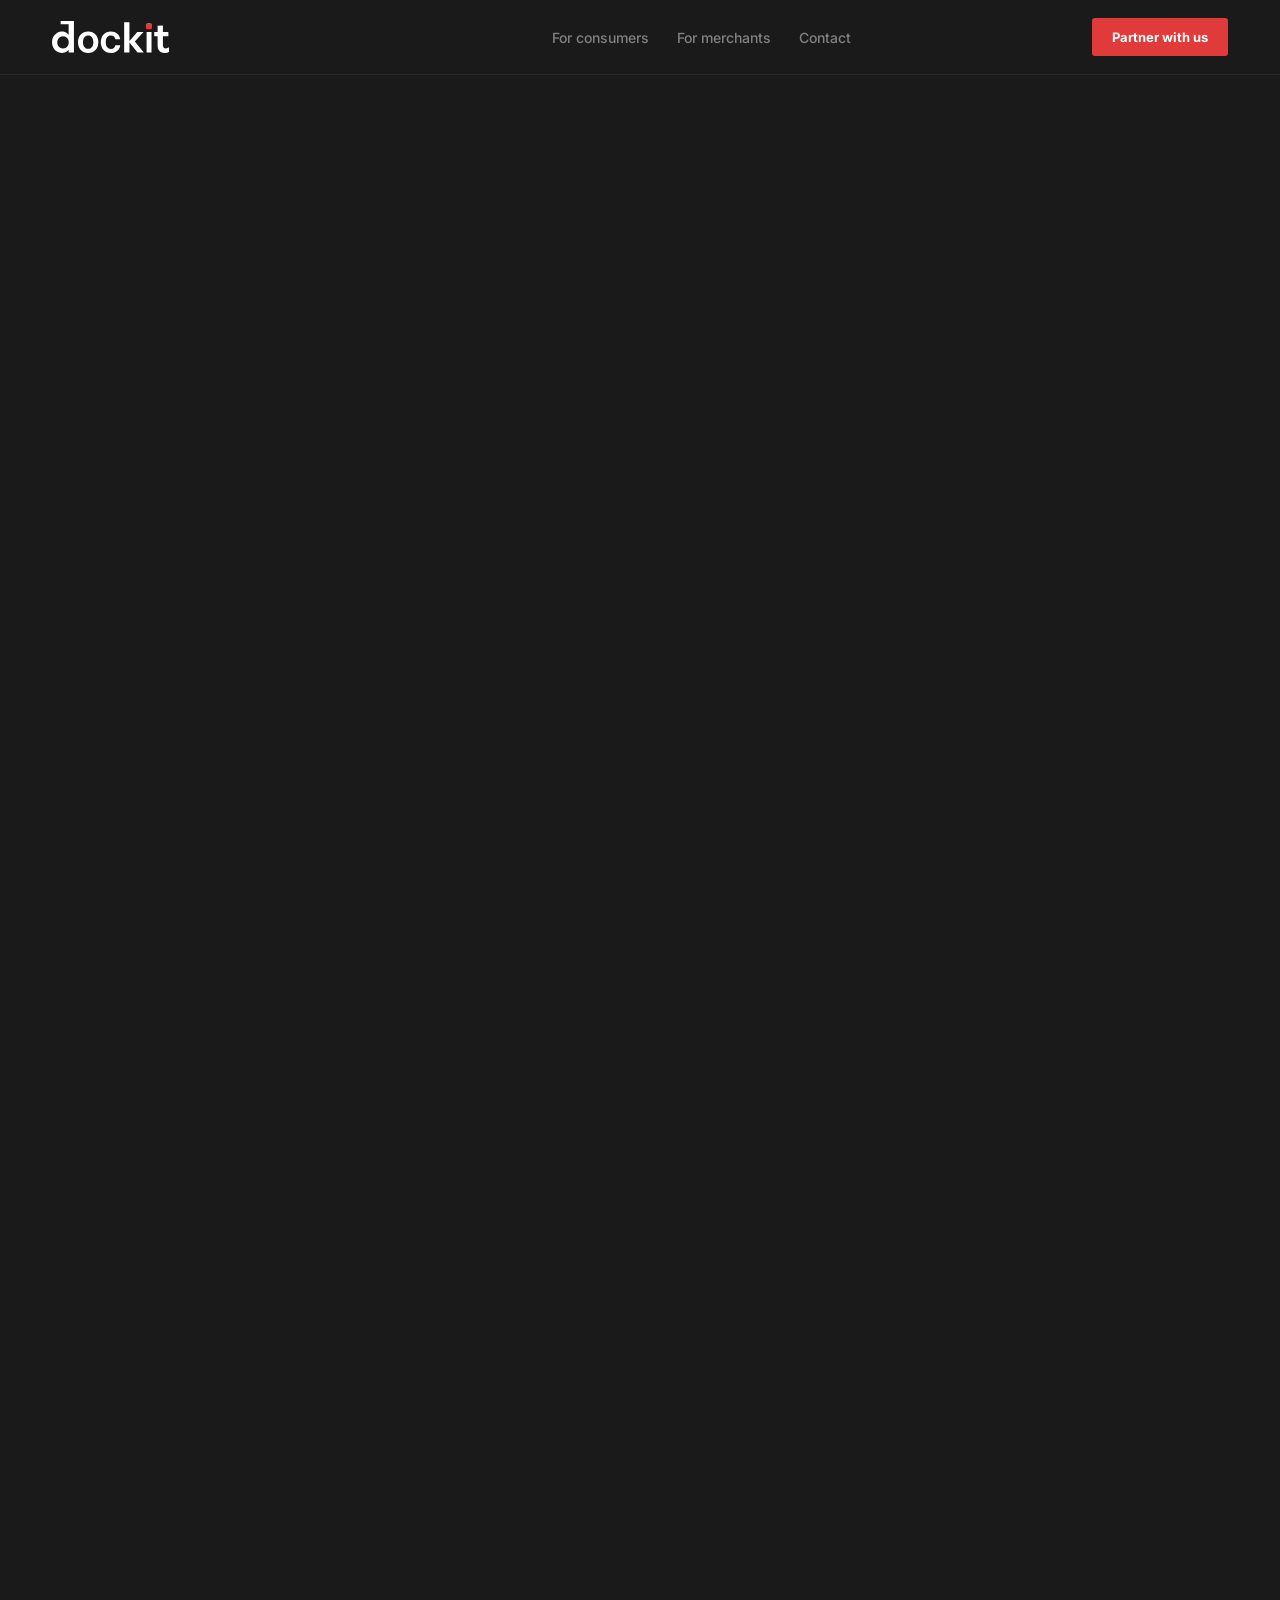
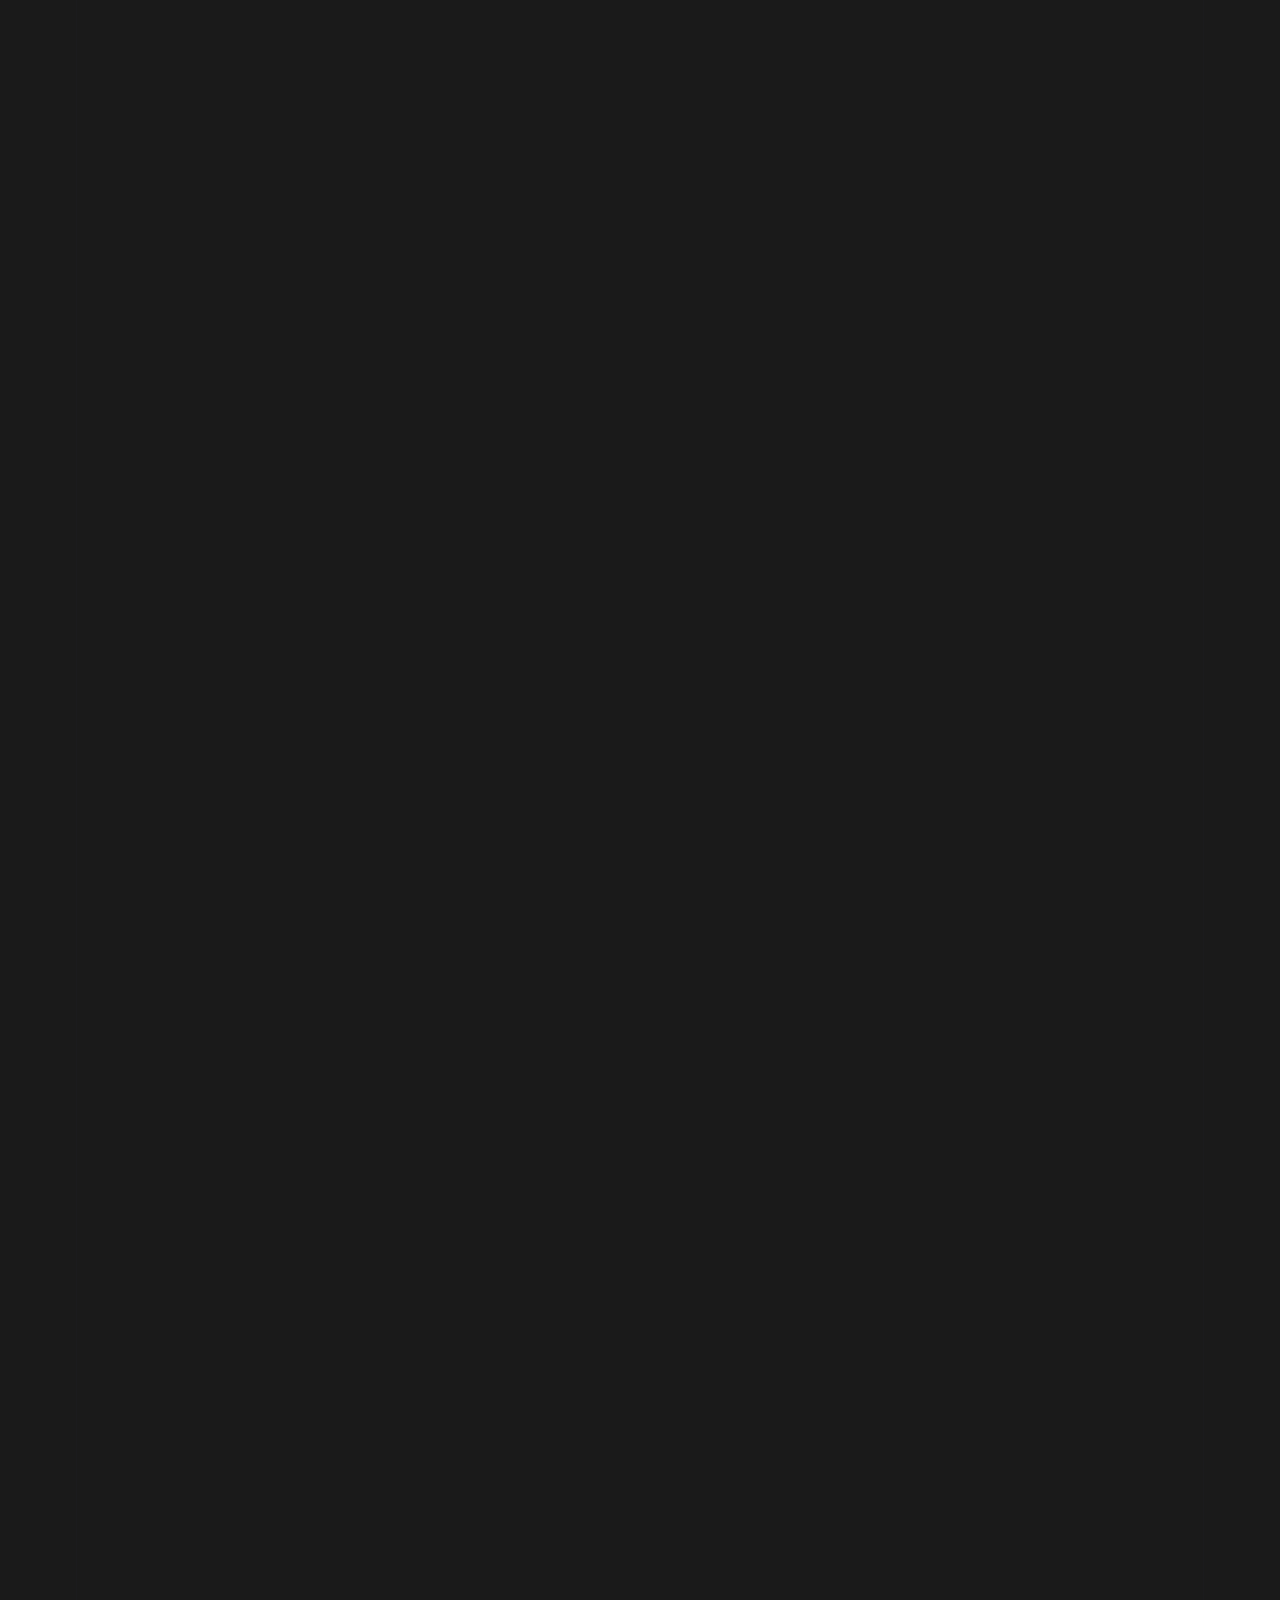
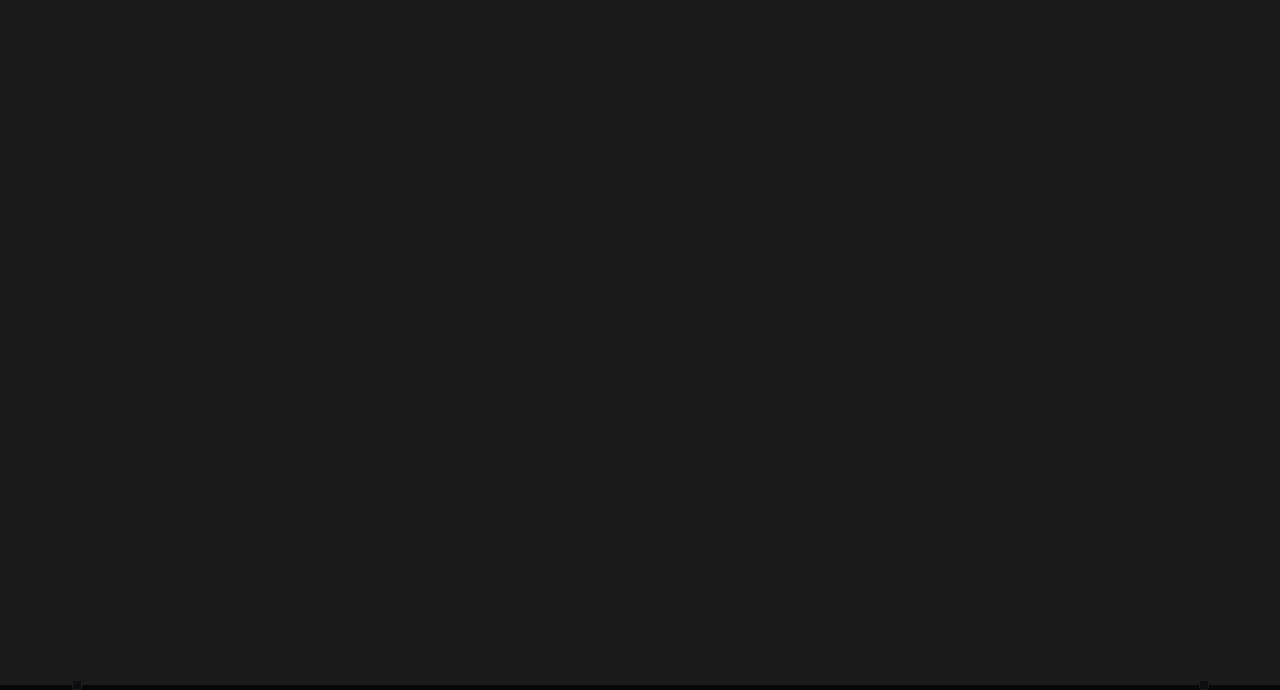
==== privacy-policy.html @ 0e3ed4ab "Copy the privacy policy page from Webflow Co-Authored-By: Claude Opus 5.5 <noreply@anthropic.com> Cl" ====
<!DOCTYPE html>
<html data-wf-domain="www.dockit.au" data-wf-page="6938f38994099ed590c81a01" data-wf-site="6937e33df93b7df2a250e55c"><head><meta charset="utf-8"><title>Privacy Policy</title><meta content="Learn how Dockit collects, uses, and protects your personal data. Our Privacy Policy explains your rights and how we handle your information securely." name="description"><meta content="Privacy Policy" property="og:title"><meta content="Learn how Dockit collects, uses, and protects your personal data. Our Privacy Policy explains your rights and how we handle your information securely." property="og:description"><meta content="Privacy Policy" name="twitter:title"><meta content="Learn how Dockit collects, uses, and protects your personal data. Our Privacy Policy explains your rights and how we handle your information securely." name="twitter:description"><meta property="og:type" content="website"><meta content="summary_large_image" name="twitter:card"><meta content="width=device-width, initial-scale=1" name="viewport"><link href="/css/dockit.css" rel="stylesheet" type="text/css"><link href="/css/privacy.css" rel="stylesheet" type="text/css"><link href="https://fonts.googleapis.com" rel="preconnect"><link href="https://fonts.gstatic.com" rel="preconnect" crossorigin="anonymous"><script type="text/javascript">!function(o,c){var n=c.documentElement,t=" w-mod-";n.className+=t+"js",("ontouchstart"in o||o.DocumentTouch&&c instanceof DocumentTouch)&&(n.className+=t+"touch")}(window,document);</script><link href="/images/69c530b589b2bf85fcf4a3d3_favicon.png" rel="shortcut icon" type="image/x-icon"><link href="/images/69c53082f360f0b320e8c9bd_webclip.png" rel="apple-touch-icon"><script type="application/ld+json">
{
  "@context": "https://schema.org",
  "@type": "WebPage",
  "@id": "/privacy-policy",
  "name": "Privacy Policy",
  "url": "/privacy-policy",
  "dateModified": "2025-12-09",
  "inLanguage": "en",
  "about": {
    "@type": "Organization",
    "name": "Dockit",
    "email": "support@dockit.au",
    "address": {
      "@type": "PostalAddress",
      "addressRegion": "Australian Capital Territory",
      "addressCountry": "AU"
    }
  },
  "mainEntity": {
    "@type": "Article",
    "@id": "/privacy-policy#article",
    "headline": "Privacy Policy",
    "dateModified": "2025-12-09",
    "inLanguage": "en",
    "author": {
      "@type": "Organization",
      "name": "Dockit"
    },
    "publisher": {
      "@type": "Organization",
      "name": "Dockit"
    },
    "description": "This Privacy Policy describes Our policies and procedures on the collection, use and disclosure of Your information when You use the Service and tells You about Your privacy rights and how the law protects You.",
    "articleBody": "This Privacy Policy describes Our policies and procedures on the collection, use and disclosure of Your information when You use the Service and tells You about Your privacy rights and how the law protects You. We use Your Personal data to provide and improve the Service. By using the Service, You agree to the collection and use of information in accordance with this Privacy Policy."
  }
}
</script><link href="https://fonts.googleapis.com/css?family=Inter:300,400,500,600,700&display=swap" rel="stylesheet">
</head><body class="body-2"><div class="nav"><a href="/" class="dockit-logo w-inline-block"><img src="/images/69c4dd1b83013e441f3a5274_Group.svg" loading="lazy" width="116.98320770263672" height="32" alt="" class="group"></a><div class="list-5"><div class="item"><a href="/" class="link-style w-inline-block"><div class="text">For consumers</div></a></div><div class="item"><a href="/" class="link-style w-inline-block"><div class="text">For merchants</div></a></div><div class="item"><a href="/" class="link-style w-inline-block"><div class="text">Contact</div></a></div></div><div class="container"><a href="mailto:maddison@dockit.au?subject=I%20would%20like%20to%20partner%20with%20dockit" class="link-style-3 w-inline-block"><div class="text-3">Partner with us</div></a></div></div><section class="section"><div class="container-lines-regular"><div class="lines-group"><div class="line-vertical-left"></div><div class="line-vertical-right"></div><div class="line-dot bottom-left"></div><div class="line-dot bottom-right"></div></div><div class="container-regular"><div data-w-id="316362e8-bc0e-0f56-d4e3-8443fb08e4ac" style="-webkit-transform:translate3d(0, 32px, 0) scale3d(1, 1, 1) rotateX(0) rotateY(0) rotateZ(0) skew(0, 0);-moz-transform:translate3d(0, 32px, 0) scale3d(1, 1, 1) rotateX(0) rotateY(0) rotateZ(0) skew(0, 0);-ms-transform:translate3d(0, 32px, 0) scale3d(1, 1, 1) rotateX(0) rotateY(0) rotateZ(0) skew(0, 0);transform:translate3d(0, 32px, 0) scale3d(1, 1, 1) rotateX(0) rotateY(0) rotateZ(0) skew(0, 0);opacity:0" class="hero-content"><div class="wrap-v-small align-v-l"><h1><span class="text-span-2">Privacy Policy</span></h1></div><div class="max-width-x-small"><p class="paragraph-regular-2">Last updated: December 09, 2025</p></div><div class="max-width-x-small"><p class="paragraph-regular-2">This Privacy Policy describes Our policies and procedures on the collection, use and disclosure of Your information when You use the Service and tells You about Your privacy rights and how the law protects You.We use Your Personal data to provide and improve the Service. By using the Service, You agree to the collection and use of information in accordance with this Privacy Policy.</p></div></div></div><div class="container-regular"><div data-w-id="316362e8-bc0e-0f56-d4e3-8443fb08e4b8" style="-webkit-transform:translate3d(0, 32px, 0) scale3d(1, 1, 1) rotateX(0) rotateY(0) rotateZ(0) skew(0, 0);-moz-transform:translate3d(0, 32px, 0) scale3d(1, 1, 1) rotateX(0) rotateY(0) rotateZ(0) skew(0, 0);-ms-transform:translate3d(0, 32px, 0) scale3d(1, 1, 1) rotateX(0) rotateY(0) rotateZ(0) skew(0, 0);transform:translate3d(0, 32px, 0) scale3d(1, 1, 1) rotateX(0) rotateY(0) rotateZ(0) skew(0, 0);opacity:0" class="hero-content"><div class="wrap-v-small align-v-l"><h1><span class="text-span-2">Interpretation and Definitions</span></h1></div></div><div data-w-id="316362e8-bc0e-0f56-d4e3-8443fb08e4bd" style="-webkit-transform:translate3d(0, 32px, 0) scale3d(1, 1, 1) rotateX(0) rotateY(0) rotateZ(0) skew(0, 0);-moz-transform:translate3d(0, 32px, 0) scale3d(1, 1, 1) rotateX(0) rotateY(0) rotateZ(0) skew(0, 0);-ms-transform:translate3d(0, 32px, 0) scale3d(1, 1, 1) rotateX(0) rotateY(0) rotateZ(0) skew(0, 0);transform:translate3d(0, 32px, 0) scale3d(1, 1, 1) rotateX(0) rotateY(0) rotateZ(0) skew(0, 0);opacity:0" class="hero-content"><div class="rich-text-block w-richtext"><h2 class="heading-4">Interpretation</h2><p class="paragraph-3">The words whose initial letters are capitalized have meanings defined under the following conditions. The following definitions shall have the same meaning regardless of whether they appear in singular or in plural.</p><h2 class="heading-3">Definitions</h2><p class="paragraph-3">For the purposes of this Privacy Policy:</p><ul role="list" class="list"><li>Account means a unique account created for You to access our Service or parts of our Service.</li><li>Affiliate means an entity that controls, is controlled by, or is under common control with a party, where "control" means ownership of 50% or more of the shares, equity interest or other securities entitled to vote for election of directors or other managing authority.</li><li>Application refers to Dockit, the software program provided by the Company.</li><li>Company (referred to as either "the Company", "We", "Us" or "Our" in this Agreement) refers to Dockit.</li><li>Country refers to: Australian Capital Territory, Australia</li><li>Device means any device that can access the Service such as a computer, a cell phone or a digital tablet.</li><li>Personal Data is any information that relates to an identified or identifiable individual.</li><li>Service refers to the Application.</li><li>Service Provider means any natural or legal person who processes the data on behalf of the Company. It refers to third-party companies or individuals employed by the Company to facilitate the Service, to provide the Service on behalf of the Company, to perform services related to the Service or to assist the Company in analyzing how the Service is used.</li><li>Usage Data refers to data collected automatically, either generated by the use of the Service or from the Service infrastructure itself (for example, the duration of a page visit).</li><li>You means the individual accessing or using the Service, or the company, or other legal entity on behalf of which such individual is accessing or using the Service, as applicable.</li></ul><h2>Collecting and Using Your Personal Data</h2><h3 class="heading-5">Types of Data Collected</h3><h4 class="heading-6">Personal Data</h4><p class="paragraph-3">While using Our Service, We may ask You to provide Us with certain personally identifiable information that can be used to contact or identify You. Personally identifiable information may include, but is not limited to:</p><ul role="list" class="list-2"><li>Email address</li><li>First Name and Last name</li><li>Phone number</li><li>Usage Data</li></ul><h3>Use of Your Personal Data</h3><p>The Company may use Personal Data for the following purposes:</p><ul role="list" class="list-4"><li><strong>To provide and maintain our Service</strong>, including to monitor the usage of our Service.</li><li><strong>To manage Your Account:</strong> to manage Your registration as a user of the Service. The Personal Data You provide can give You access to different functionalities of the Service that are available to You as a registered user.</li><li><strong>For the performance of a contract:</strong> the development, compliance and undertaking of the purchase contract for the products, items or services You have purchased or of any other contract with Us through the Service.</li><li><strong>To contact You:</strong> To contact You by email, telephone calls, SMS, or other equivalent forms of electronic communication, such as a mobile application's push notifications regarding updates or informative communications related to the functionalities, products or contracted services, including the security updates, when necessary or reasonable for their implementation.</li><li><strong>To provide You</strong> with news, special offers, and general information about other goods, services and events which We offer that are similar to those that you have already purchased or inquired about unless You have opted not to receive such information.</li><li><strong>To manage Your requests: </strong>To attend and manage Your requests to Us.</li><li><strong>For business transfers:</strong> We may use Your information to evaluate or conduct a merger, divestiture, restructuring, reorganization, dissolution, or other sale or transfer of some or all of Our assets, whether as a going concern or as part of bankruptcy, liquidation, or similar proceeding, in which Personal Data held by Us about our Service users is among the assets transferred.</li><li><strong>For other purposes</strong>: We may use Your information for other purposes, such as data analysis, identifying usage trends, determining the effectiveness of our promotional campaigns and to evaluate and improve our Service, products, services, marketing and your experience</li></ul><p>We may share Your personal information in the following situations:</p><ul role="list" class="list-3"><li><strong>With Service Providers:</strong> We may share Your personal information with Service Providers to monitor and analyze the use of our Service, to contact You.</li><li><strong>For business transfers:</strong> We may share or transfer Your personal information in connection with, or during negotiations of, any merger, sale of Company assets, financing, or acquisition of all or a portion of Our business to another company.<strong> </strong></li><li><strong>With Affiliates:</strong> We may share Your information with Our affiliates, in which case we will require those affiliates to honor this Privacy Policy. Affiliates include Our parent company and any other subsidiaries, joint venture partners or other companies that We control or that are under common control with Us.</li></ul><ul role="list" class="list-3"><li><strong>With business partners:</strong> We may share Your information with Our business partners to offer You certain products, services or promotions.</li><li><strong>With other users:</strong> when You share personal information or otherwise interact in the public areas with other users, such information may be viewed by all users and may be publicly distributed outside.</li><li><strong>With Your consent: </strong>We may disclose Your personal information for any other purpose with Your consent.</li></ul><h2>Retention of Your Personal Data</h2><p>The Company will retain Your Personal Data only for as long as is necessary for the purposes set out in this Privacy Policy. We will retain and use Your Personal Data to the extent necessary to comply with our legal obligations (for example, if we are required to retain your data to comply with applicable laws), resolve disputes, and enforce our legal agreements and policies.</p><p>The Company will also retain Usage Data for internal analysis purposes. Usage Data is generally retained for a shorter period of time, except when this data is used to strengthen the security or to improve the functionality of Our Service, or We are legally obligated to retain this data for longer periods.</p><h2>Transfer of Your Personal Data</h2><p>Your information, including Personal Data, is processed at the Company's operating offices and in any other places where the parties involved in the processing are located. It means that this information may be transferred to — and maintained on — computers located outside of Your state, province, country or other governmental jurisdiction where the data protection laws may differ from those from Your jurisdiction.</p><p>Your consent to this Privacy Policy followed by Your submission of such information represents Your agreement to that transfer.</p><p>The Company will take all steps reasonably necessary to ensure that Your data is treated securely and in accordance with this Privacy Policy and no transfer of Your Personal Data will take place to an organization or a country unless there are adequate controls in place including the security of Your data and other personal information.</p><h2>Delete Your Personal Data</h2><p>You have the right to delete or request that We assist in deleting the Personal Data that We have collected about You.</p><p>Our Service may give You the ability to delete certain information about You from within the Service.</p><p>You may update, amend, or delete Your information at any time by signing in to Your Account, if you have one, and visiting the account settings section that allows you to manage Your personal information. You may also contact Us to request access to, correct, or delete any personal information that You have provided to Us.</p><p>Please note, however, that We may need to retain certain information when we have a legal obligation or lawful basis to do so.</p><h2>Disclosure of Your Personal Data</h2><h3>Business Transactions</h3><p>If the Company is involved in a merger, acquisition or asset sale, Your Personal Data may be transferred. We will provide notice before Your Personal Data is transferred and becomes subject to a different Privacy Policy.</p><h3>Law enforcement</h3><p>Under certain circumstances, the Company may be required to disclose Your Personal Data if required to do so by law or in response to valid requests by public authorities (e.g. a court or a government agency).</p><h3>Other legal requirements</h3><p>‍The Company may disclose Your Personal Data in the good faith belief that such action is necessary to:</p><ul role="list"><li>Comply with a legal obligation</li><li>Protect and defend the rights or property of the Company</li><li>Prevent or investigate possible wrongdoing in connection with the Service</li><li>Protect the personal safety of Users of the Service or the public</li><li>Protect against legal liability</li></ul><h3>Security of Your Personal Data</h3><p>The security of Your Personal Data is important to Us, but remember that no method of transmission over the Internet, or method of electronic storage is 100% secure. While We strive to use commercially reasonable means to protect Your Personal Data, We cannot guarantee its absolute security.</p><h3>Children's Privacy</h3><p>‍Our Service does not address anyone under the age of 13. We do not knowingly collect personally identifiable information from anyone under the age of 13. If You are a parent or guardian and You are aware that Your child has provided Us with Personal Data, please contact Us. If We become aware that We have collected Personal Data from anyone under the age of 13 without verification of parental consent, We take steps to remove that information from Our servers.</p><p>If We need to rely on consent as a legal basis for processing Your information and Your country requires consent from a parent, We may require Your parent's consent before We collect and use that information.</p><h3>Links to Other Websites</h3><p>‍Our Service may contain links to other websites that are not operated by Us. If You click on a third party link, You will be directed to that third party's site. We strongly advise You to review the Privacy Policy of every site You visit.</p><p>We have no control over and assume no responsibility for the content, privacy policies or practices of any third party sites or services.</p><h3>Changes to this Privacy Policy</h3><p>‍We may update Our Privacy Policy from time to time. We will notify You of any changes by posting the new Privacy Policy on this page.</p><p>We will let You know via email and/or a prominent notice on Our Service, prior to the change becoming effective and update the "Last updated" date at the top of this Privacy Policy.</p><p>You are advised to review this Privacy Policy periodically for any changes. Changes to this Privacy Policy are effective when they are posted on this page.</p><h3>Contact Us</h3><p>‍If you have any questions about this Privacy Policy, You can contact us:</p><ul role="list"><li>By email: support@dockit.au</li></ul></div></div></div></div><div class="line-horizontal"></div></section><script>
document.querySelectorAll('.w-nav-button').forEach(function(b){b.addEventListener('click',function(){var n=b.closest('.w-nav'),m=n&&n.querySelector('.w-nav-menu');if(!m)return;var o=b.classList.toggle('w--open');m.style.display=o?'block':'';m.style.position=o?'absolute':'';m.style.top=o?'100%':'';m.style.left=o?'0':'';m.style.right=o?'0':'';});});
</script>
</body></html>
---- css/dockit.css ----
html { text-size-adjust: 100%; font-family: sans-serif; }
body { margin: 0px; }
article, aside, details, figcaption, figure, footer, header, hgroup, main, menu, nav, section, summary { display: block; }
a { background-color: rgba(0, 0, 0, 0); }
a:active, a:hover { outline: 0px; }
b, strong { font-weight: bold; }
img { border: 0px; }
@font-face { font-family: webflow-icons; src: url("[data-uri]") format("truetype"); font-weight: normal; font-style: normal; }
* { box-sizing: border-box; }
html { height: 100%; }
body { color: rgb(51, 51, 51); background-color: rgb(255, 255, 255); min-height: 100%; margin: 0px; font-family: Arial, sans-serif; font-size: 14px; line-height: 20px; }
img { vertical-align: middle; max-width: 100%; display: inline-block; }
.w-inline-block { max-width: 100%; display: inline-block; }
.w-button { color: rgb(255, 255, 255); line-height: inherit; cursor: pointer; background-color: rgb(56, 152, 236); border: 0px; border-radius: 0px; padding: 9px 15px; text-decoration: none; display: inline-block; }
.w-embed::before, .w-embed::after { content: " "; grid-area: 1 / 1 / 2 / 2; display: table; }
.w-embed::after { clear: both; }
.w-nav { z-index: 1000; background: rgb(221, 221, 221); position: relative; }
.w-nav::before, .w-nav::after { content: " "; grid-area: 1 / 1 / 2 / 2; display: table; }
.w-nav::after { clear: both; }
.w-nav-overlay { width: 100%; display: none; position: absolute; top: 100%; left: 0px; right: 0px; overflow: hidden; }
@keyframes spin { 
  0% { transform: rotate(0deg); }
  100% { transform: rotate(360deg); }
}
.body { text-align: center; background-color: rgb(14, 14, 14); background-image: url("/images/6937e76a9df4b70ccffdc2a9_Stars.png"); background-position: 0px 0px; background-size: 1440px auto; font-family: Inter, sans-serif; }
.line-horizontal { z-index: 0; pointer-events: none; background-color: rgb(27, 27, 29); width: 100vw; height: 1px; position: absolute; inset: auto 0% 0%; }
.navbar { z-index: 97; text-align: left; background-color: rgb(26, 26, 26); justify-content: space-between; align-items: center; width: 100vw; margin-left: auto; margin-right: auto; padding-left: 0%; padding-right: 0%; display: flex; }
.nav { backdrop-filter: blur(8.99995px); background-color: rgb(26, 26, 26); border-width: 0px 0px 1px; border-style: solid; border-color: rgba(255, 255, 255, 0.07); border-image: none; justify-content: space-between; align-items: center; width: 100%; padding: 18px 52px; text-decoration: none; display: flex; }
.dockit-logo { row-gap: 8px; flex-direction: column; justify-content: flex-start; align-items: flex-start; width: 100%; max-width: 259px; text-decoration: none; display: flex; }
.group { object-fit: cover; justify-content: center; align-items: center; width: 116.983px; height: 32px; text-decoration: none; display: flex; }
.list-5 { column-gap: 28px; flex: 0 1 auto; justify-content: flex-start; align-items: center; text-decoration: none; display: flex; }
.item { flex-direction: column; justify-content: flex-start; align-items: flex-start; padding-top: 2px; padding-bottom: 0.5px; text-decoration: none; display: flex; }
.link-style { flex: 0 1 auto; justify-content: flex-start; align-items: flex-start; text-decoration: none; display: flex; }
.text { color: rgba(255, 255, 255, 0.45); margin-top: 0px; margin-bottom: 0px; font-family: Inter, sans-serif; font-size: 14px; font-weight: 500; line-height: 100%; text-decoration: none; }
.container { column-gap: 10px; flex: 0 1 auto; justify-content: flex-start; align-items: center; text-decoration: none; display: flex; }
.your-receipts-always-with-you { text-align: left; max-width: 440px; margin-top: 10px; }
.frame-style { object-fit: cover; overflow: hidden; }
.svg-2 { object-fit: cover; overflow: hidden; }
.give-your-customers-receipts-theyll-actually-keep { text-align: left; max-width: 479px; }
.section-style-3 { background-color: rgb(245, 244, 241); flex-direction: column; justify-content: flex-start; align-items: center; width: 100vw; padding: 96px 60px; text-decoration: none; display: flex; }
.backgroundshadow { background-color: rgb(26, 26, 26); border-radius: 28px; justify-content: center; align-items: flex-start; width: 100%; max-width: 1440px; text-decoration: none; display: flex; position: relative; overflow: hidden; box-shadow: rgba(0, 0, 0, 0.15) 0px 24px 72px; }
.background-25 { object-fit: cover; justify-content: center; align-items: center; width: 140px; height: 140px; text-decoration: none; display: flex; position: absolute; top: -80px; left: 1214px; }
.left-info { row-gap: 14px; border-width: 0px 1px 0px 0px; border-style: solid; border-color: rgba(255, 255, 255, 0.06); border-image: none; flex-direction: column; justify-content: flex-start; align-items: flex-start; width: 100%; height: 100%; padding: 64px 56px; text-decoration: none; display: flex; }
.container-35 { flex-direction: column; justify-content: flex-start; align-items: flex-start; width: 100%; text-decoration: none; display: flex; }
.text-32 { color: rgb(224, 58, 58); text-align: left; letter-spacing: 1.4px; text-transform: uppercase; width: 100%; margin-top: 0px; margin-bottom: 0px; font-size: 10px; font-weight: 500; line-height: 100%; text-decoration: none; }
.lets-talk-wed-love-to-hear-from-you { color: rgb(255, 255, 255); text-align: left; letter-spacing: -1.5px; width: 100%; margin-top: 0px; margin-bottom: 0px; font-family: Inter, sans-serif; font-size: 40px; font-weight: 800; line-height: 110%; text-decoration: none; }
.text-33 { color: rgba(255, 255, 255, 0.38); text-align: left; width: 100%; margin-top: 0px; margin-bottom: 0px; font-family: Inter, sans-serif; font-size: 15px; font-weight: 400; line-height: 25.5px; text-decoration: none; }
.container-36 { row-gap: 14px; flex-direction: column; justify-content: flex-start; align-items: flex-start; width: 100%; padding-top: 22px; padding-bottom: 26px; text-decoration: none; display: flex; }
.container-37 { column-gap: 12px; justify-content: flex-start; align-items: center; width: 100%; text-decoration: none; display: flex; }
.overlay-10 { background-color: rgba(255, 255, 255, 0.06); border-radius: 10px; justify-content: center; align-items: center; width: 36px; height: 36px; text-decoration: none; display: flex; }
.container-38 { gap: 6px; flex-direction: column; justify-content: flex-start; align-items: flex-start; text-decoration: none; display: flex; }
.text-34 { color: rgba(255, 255, 255, 0.25); letter-spacing: 0.6px; text-transform: uppercase; margin-top: 0px; margin-bottom: 0px; font-size: 10px; font-weight: 500; line-height: 100%; text-decoration: none; }
.text-35 { color: rgba(255, 255, 255, 0.7); letter-spacing: -0.1px; margin-top: 0px; margin-bottom: 0px; font-size: 14px; font-weight: 600; line-height: 100%; text-decoration: none; }
.overlayborder-2 { column-gap: 14px; background-color: rgba(255, 255, 255, 0.04); border: 1px solid rgba(255, 255, 255, 0.07); border-radius: 14px; flex-flow: column; flex: 0 1 auto; justify-content: flex-start; align-items: flex-start; width: 100%; padding: 18px 20px; text-decoration: none; display: flex; }
.overlay-11 { background-color: rgba(22, 59, 153, 0.2); border-radius: 10px; justify-content: center; align-items: center; width: 36px; height: 36px; text-decoration: none; display: flex; }
.text-36 { color: rgb(255, 255, 255); margin-top: 0px; margin-bottom: 0px; font-size: 13px; font-weight: 700; line-height: 100%; text-decoration: none; }
.no-support-tickets-no-chatbots-dockit-is-founder-led-and-every-enquiry-goes-straight-to-the-person-b { color: rgba(255, 255, 255, 0.3); text-align: left; margin-top: 0px; margin-bottom: 0px; font-size: 12px; font-weight: 400; line-height: 18.6px; text-decoration: none; }
.section-style-4 { background-color: rgb(26, 26, 26); flex-direction: column; justify-content: flex-start; align-items: center; width: 100vw; padding: 96px 0px; text-decoration: none; display: flex; position: relative; overflow: hidden; }
.container-40 { column-gap: 80px; justify-content: center; align-items: center; width: 100%; margin-left: auto; margin-right: auto; padding-left: 60px; padding-right: 60px; text-decoration: none; display: flex; }
.copy-left-2 { row-gap: 14px; flex-direction: column; justify-content: flex-start; align-items: flex-start; width: 100%; max-width: 1440px; padding-top: 8px; padding-bottom: 0px; text-decoration: none; display: flex; }
.container-41 { column-gap: 8px; flex: 0 1 auto; justify-content: flex-start; align-items: center; text-decoration: none; display: flex; }
.horizontal-divider-2 { object-fit: cover; justify-content: center; align-items: center; width: 18px; height: 2px; text-decoration: none; display: flex; }
.margin-7 { flex-direction: column; justify-content: flex-start; align-items: flex-start; width: 26px; height: 2px; padding-right: 8px; text-decoration: none; display: flex; }
.text-37 { color: rgb(107, 142, 255); letter-spacing: 1.4px; text-transform: uppercase; margin-top: 0px; margin-bottom: 0px; font-size: 10px; font-weight: 500; line-height: 100%; text-decoration: none; }
.heading-8 { flex-direction: column; justify-content: flex-start; align-items: flex-start; width: 100%; text-decoration: none; display: flex; }
.paper-receipts-get-lost-email-receipts-get-buried-dockit-delivers-a-permanent-digital-receipt-direct-2 { color: rgba(255, 255, 255, 0.4); text-align: left; margin-top: 0px; margin-bottom: 0px; font-family: Inter, sans-serif; font-size: 16px; font-weight: 400; line-height: 27.2px; text-decoration: none; }
.container-42 { gap: 16px 12px; grid-template-rows: auto auto; grid-template-columns: 1fr 1fr; grid-auto-columns: 1fr; place-content: stretch flex-start; place-items: start stretch; width: 100%; padding-top: 22px; padding-bottom: 22px; text-decoration: none; display: grid; }
.overlayborder-3 { gap: 4px 14px; background-color: rgba(255, 255, 255, 0.03); border: 1px solid rgba(255, 255, 255, 0.07); border-radius: 14px; flex-flow: column; justify-content: flex-start; align-items: flex-start; width: 100%; padding: 16px 18px; text-decoration: none; display: flex; }
.overlay-12 { background-color: rgba(22, 59, 153, 0.2); border-radius: 10px; justify-content: center; align-items: center; width: 38px; min-width: 38px; height: 38px; min-height: 38px; text-decoration: none; display: flex; }
.container-43 { row-gap: 3px; flex-direction: column; justify-content: flex-start; align-items: flex-start; min-width: 398px; text-decoration: none; display: flex; }
.text-38 { color: rgb(255, 255, 255); letter-spacing: -0.2px; margin-top: 0px; margin-bottom: 0px; font-family: Inter, sans-serif; font-size: 14px; font-weight: 700; line-height: 100%; text-decoration: none; }
.native-integration-with-lightspeed-series-and-square-no-new-devices-no-changes-to-how-your-staff-wor-2 { color: rgba(255, 255, 255, 0.35); text-align: left; margin-top: 0px; margin-bottom: 0px; font-family: Inter, sans-serif; font-size: 13px; font-weight: 400; line-height: 20.15px; text-decoration: none; }
.overlay-13 { background-color: rgba(26, 122, 74, 0.15); border-radius: 10px; justify-content: center; align-items: center; width: 38px; min-width: 38px; height: 38px; min-height: 38px; text-decoration: none; display: flex; }
.overlay-14 { background-color: rgba(224, 58, 58, 0.15); border-radius: 10px; justify-content: center; align-items: center; width: 38px; min-width: 38px; height: 38px; min-height: 38px; text-decoration: none; display: flex; }
.overlay-15 { background-color: rgba(251, 191, 36, 0.12); border-radius: 10px; justify-content: center; align-items: center; width: 38px; height: 38px; text-decoration: none; display: flex; }
.container-45 { row-gap: 3px; flex-direction: column; justify-content: flex-start; align-items: flex-start; width: 100%; min-width: 398px; text-decoration: none; display: flex; }
.text-39 { color: rgba(255, 255, 255, 0.35); text-align: left; width: 100%; margin-top: 0px; margin-bottom: 0px; font-family: Inter, sans-serif; font-size: 13px; font-weight: 400; line-height: 20.15px; text-decoration: none; }
.text-41 { color: rgba(255, 255, 255, 0.63); text-align: left; width: 100%; margin-top: 0px; margin-bottom: 0px; font-size: 12px; font-weight: 400; line-height: 100%; text-decoration: none; }
.background-26 { object-fit: cover; justify-content: center; align-items: center; width: 100%; max-width: 260px; height: 260px; text-decoration: none; display: flex; position: absolute; top: -93.81px; left: 1286.53px; }
.give-your-customers-receipts-theyll-actually-keep-2 { color: rgb(255, 255, 255); letter-spacing: -2px; width: 100%; margin-top: 0px; margin-bottom: 0px; font-family: Inter, sans-serif; font-size: 50px; font-weight: 800; line-height: 120%; text-decoration: none; }
.give-your-customers-receipts-theyll-actually-keep-3 { color: rgb(107, 142, 255); letter-spacing: -2px; width: 100%; margin-top: 0px; margin-bottom: 0px; font-family: Inter, sans-serif; font-size: 50px; font-weight: 800; line-height: 120%; text-decoration: none; }
.section-style-5 { row-gap: 60px; background-color: rgb(245, 244, 241); flex-direction: column; justify-content: center; align-items: center; width: 100%; text-decoration: none; display: flex; }
.background-28 { background-color: rgb(245, 244, 241); flex-direction: column; justify-content: flex-start; align-items: flex-start; width: 100%; max-width: 1440px; height: 100%; padding-top: 88px; padding-left: 60px; padding-right: 60px; text-decoration: none; display: flex; }
.container-46 { row-gap: 14px; flex-direction: column; justify-content: flex-start; align-items: flex-start; width: 100%; height: 100%; padding: 8px 52px 0px; text-decoration: none; display: flex; }
.container-47 { column-gap: 8px; flex: 0 1 auto; justify-content: flex-start; align-items: center; text-decoration: none; display: flex; }
.horizontal-divider-3 { object-fit: cover; justify-content: center; align-items: center; width: 18px; height: 2px; text-decoration: none; display: flex; }
.text-42 { color: rgb(224, 58, 58); letter-spacing: 1.4px; text-transform: uppercase; margin-top: 0px; margin-bottom: 0px; font-family: Inter, sans-serif; font-size: 10px; font-weight: 500; line-height: 100%; text-decoration: none; }
.built-for-real-life-not-for-receipts-2 { gap: 8px; flex-flow: column; display: flex; }
.background-29 { gap: 16px 2px; background-color: rgb(245, 244, 240); border-radius: 20px; grid-template-rows: auto; grid-template-columns: 1fr 1fr 1fr; grid-auto-columns: 1fr; justify-content: center; align-items: flex-start; width: 100%; text-decoration: none; display: grid; overflow: hidden; }
.background-30 { gap: 8px 20px; background-color: rgb(245, 244, 241); flex-direction: column; justify-content: flex-start; align-items: flex-start; width: 100%; height: 100%; padding: 36px 0px; text-decoration: none; display: flex; }
.frame-27 { row-gap: 19px; flex-direction: column; justify-content: flex-start; align-items: flex-start; width: 100%; text-decoration: none; display: flex; }
.text-43 { color: rgb(189, 189, 189); letter-spacing: 1px; margin-top: 0px; margin-bottom: 0px; font-family: Inter, sans-serif; font-size: 10px; font-weight: 400; line-height: 100%; text-decoration: none; }
.frame-28 { row-gap: 18px; flex-direction: column; justify-content: flex-start; align-items: flex-start; width: 100%; text-decoration: none; display: flex; }
.background-31 { background-color: rgb(237, 250, 243); border-radius: 4px; justify-content: center; align-items: center; width: 48px; height: 48px; text-decoration: none; display: flex; }
.frame-29 { row-gap: 8px; flex-direction: column; justify-content: flex-start; align-items: flex-start; width: 100%; text-decoration: none; display: flex; }
.text-44 { color: rgb(26, 26, 26); text-align: left; letter-spacing: -0.4px; margin-top: 0px; margin-bottom: 0px; font-family: Inter, sans-serif; font-size: 20px; font-weight: 700; line-height: 100%; text-decoration: none; }
.no-apps-to-open-at-the-register-pay-as-you-always-do-dockit-works-the-moment-the-transaction-complet-2 { color: rgb(124, 124, 124); text-align: left; width: 100%; margin-top: 0px; margin-bottom: 0px; font-family: Inter, sans-serif; font-size: 14px; font-weight: 400; line-height: 160%; text-decoration: none; }
.background-32 { background-color: rgb(238, 242, 255); border-radius: 4px; justify-content: center; align-items: center; width: 48px; height: 48px; text-decoration: none; display: flex; }
.background-33 { background-color: rgb(253, 240, 240); border-radius: 4px; justify-content: center; align-items: center; width: 48px; height: 48px; text-decoration: none; display: flex; }
.marquee { background-color: rgb(26, 26, 26); border-style: solid; border-color: rgba(255, 255, 255, 0.05); border-image: none; border-width: 1px 0px; flex-flow: row; justify-content: flex-start; align-items: flex-start; width: 100vw; text-decoration: none; display: flex; overflow: hidden; }
.marquee-wrapper { flex: 1 1 0%; justify-content: space-between; align-items: center; padding-top: 0px; padding-bottom: 0px; text-decoration: none; display: flex; overflow: hidden; }
.container-49 { column-gap: 10px; flex: 0 1 auto; justify-content: flex-start; align-items: center; width: 100%; height: 2rem; padding-left: 28px; padding-right: 28px; text-decoration: none; display: flex; }
.text-45 { color: rgba(255, 255, 255, 0.52); width: 100%; margin-top: 0px; margin-bottom: 0px; font-family: Inter, sans-serif; font-size: 14px; font-weight: 700; line-height: 100%; text-decoration: none; }
.background-34 { object-fit: cover; justify-content: center; align-items: center; width: 4px; height: 4px; text-decoration: none; display: flex; }
.container-50 { gap: 12px; flex: 0 1 auto; justify-content: flex-start; align-items: center; padding-left: 28px; padding-right: 28px; text-decoration: none; display: flex; }
.feature-bento-2 { background-color: rgb(245, 244, 241); flex-direction: column; justify-content: flex-start; align-items: center; width: 100%; max-width: 1440px; height: 100%; margin-left: auto; margin-right: auto; padding-bottom: 88px; padding-left: 60px; padding-right: 60px; text-decoration: none; display: flex; }
.container-52 { row-gap: 14px; flex-direction: column; justify-content: flex-start; align-items: flex-start; padding-top: 8px; padding-left: 0px; padding-right: 0px; text-decoration: none; display: flex; }
.text-46 { color: rgb(26, 26, 26); text-align: left; letter-spacing: -2px; width: 100%; margin-top: 0px; margin-bottom: 0px; font-family: Inter, sans-serif; font-size: 54px; font-weight: 800; line-height: 56px; text-decoration: none; }
.frame-30 { gap: 24px 16px; flex-direction: column; grid-template-rows: auto auto; grid-template-columns: 1fr 1fr; grid-auto-columns: 1fr; justify-content: flex-start; align-items: flex-start; width: 100%; text-decoration: none; display: grid; }
.backgroundborder-8 { background-color: rgb(255, 255, 255); border: 1px solid rgb(227, 226, 223); border-radius: 20px; justify-content: space-between; align-items: center; width: 100%; padding: 32px; text-decoration: none; display: flex; position: relative; overflow: hidden; }
.frame-32 { row-gap: 18px; flex-direction: column; justify-content: flex-start; align-items: flex-start; width: 100%; max-width: 353px; text-decoration: none; display: flex; }
.background-35 { background-color: rgb(253, 240, 240); border-radius: 12px; justify-content: center; align-items: center; width: 46px; height: 46px; text-decoration: none; display: flex; }
.frame-33 { row-gap: 14px; flex-direction: column; justify-content: flex-start; align-items: flex-start; width: 100%; text-decoration: none; display: flex; }
.text-47 { color: rgb(26, 26, 26); text-align: left; letter-spacing: 1px; text-transform: uppercase; width: 100%; margin-top: 0px; margin-bottom: 0px; font-family: Inter, sans-serif; font-size: 9px; font-weight: 500; line-height: 100%; text-decoration: none; }
.frame-34 { row-gap: 10px; flex-direction: column; justify-content: flex-start; align-items: flex-start; width: 100%; text-decoration: none; display: flex; }
.every-receipt-organised-searchable-forever-2 { color: rgb(26, 26, 26); text-align: left; letter-spacing: -0.5px; margin-top: 0px; margin-bottom: 0px; font-family: Inter, sans-serif; font-size: 22px; font-weight: 800; line-height: 25.3px; text-decoration: none; }
.from-your-morning-coffee-to-your-new-laptop-search-by-merchant-date-amount-or-category-your-whole-sh-2 { color: rgb(124, 124, 124); text-align: left; width: 100%; margin-top: 0px; margin-bottom: 0px; font-family: Inter, sans-serif; font-size: 14px; font-weight: 400; line-height: 23.1px; text-decoration: none; }
.container-53 { flex-direction: column; justify-content: flex-start; align-items: flex-end; text-decoration: none; display: flex; position: absolute; inset: 155px 0% 0% auto; }
.backgroundbordershadowcss-transform-6 { flex-direction: column; justify-content: flex-start; align-items: flex-start; width: 149.314px; padding-bottom: 7.10543e-15px; text-decoration: none; display: flex; }
.backgroundbordershadow-6 { row-gap: 4px; opacity: 0.4; background-color: rgb(255, 255, 255); border: 1px solid rgb(227, 226, 223); border-radius: 7px; flex-direction: column; justify-content: flex-start; align-items: flex-start; width: 148px; padding: 9.00001px 11px; text-decoration: none; display: flex; box-shadow: rgba(0, 0, 0, 0.07) 0px 3px 10px; }
.background-36 { object-fit: cover; justify-content: center; align-items: center; width: 124px; height: 5.00289px; text-decoration: none; display: flex; }
.background-37 { object-fit: cover; justify-content: center; align-items: center; width: 68.1915px; height: 5.00324px; text-decoration: none; display: flex; }
.container-54 { justify-content: space-between; align-items: center; width: 100%; padding-top: 2.99015px; padding-bottom: 2.99015px; padding-left: 0.00364863px; text-decoration: none; display: flex; }
.container-55 { flex-direction: column; justify-content: flex-start; align-items: flex-start; text-decoration: none; display: flex; }
.text-48 { color: rgb(124, 124, 124); margin-top: 0px; margin-bottom: 0px; font-size: 8px; font-weight: 500; line-height: 100%; text-decoration: none; }
.text-49 { color: rgb(26, 26, 26); margin-top: 0px; margin-bottom: 0px; font-size: 11px; font-weight: 800; line-height: 100%; text-decoration: none; }
.backgroundbordershadowcss-transform-7 { flex-direction: column; justify-content: flex-start; align-items: flex-start; width: 148.46px; text-decoration: none; display: flex; }
.backgroundbordershadow-7 { row-gap: 4px; opacity: 0.7; background-color: rgb(255, 255, 255); border: 1px solid rgb(227, 226, 223); border-radius: 7px; flex-direction: column; justify-content: flex-start; align-items: flex-start; width: 148.001px; padding: 9.00001px 11px; text-decoration: none; display: flex; box-shadow: rgba(0, 0, 0, 0.07) 0px 3px 10px; }
.background-38 { object-fit: cover; justify-content: center; align-items: center; width: 124px; height: 5.00812px; text-decoration: none; display: flex; }
.background-39 { object-fit: cover; justify-content: center; align-items: center; width: 68.1927px; height: 4.99818px; text-decoration: none; display: flex; }
.container-56 { justify-content: space-between; align-items: center; width: 100%; padding-top: 0.00025589px; padding-bottom: 2.99817px; padding-left: 0.000327348px; text-decoration: none; display: flex; }
.backgroundbordershadowcss-transform-8 { flex-direction: column; justify-content: flex-start; align-items: flex-start; width: 148.465px; padding-top: 2.52271px; padding-bottom: 1.42109e-14px; text-decoration: none; display: flex; }
.backgroundbordershadow-8 { row-gap: 4px; background-color: rgb(255, 255, 255); border: 1px solid rgb(227, 226, 223); border-radius: 7px; flex-direction: column; justify-content: flex-start; align-items: flex-start; width: 148.001px; padding: 9.00001px 11px; text-decoration: none; display: flex; box-shadow: rgba(0, 0, 0, 0.07) 0px 3px 10px; }
.background-40 { object-fit: cover; justify-content: center; align-items: center; width: 124.001px; height: 5.00157px; text-decoration: none; display: flex; }
.background-41 { object-fit: cover; justify-content: center; align-items: center; width: 68.1963px; height: 5.00226px; text-decoration: none; display: flex; }
.container-57 { justify-content: space-between; align-items: center; width: 100%; padding-top: 0.000166012px; padding-bottom: 2.99771px; text-decoration: none; display: flex; }
.backgroundborder-9 { row-gap: 8px; background-color: rgb(26, 26, 26); border: 1px solid rgba(0, 0, 0, 0); border-radius: 20px; flex-direction: column; justify-content: flex-start; align-items: flex-start; width: 100%; height: 284px; padding: 32px; text-decoration: none; display: flex; overflow: hidden; }
.overlay-16 { background-color: rgba(255, 255, 255, 0.07); border-radius: 12px; justify-content: center; align-items: center; width: 46px; height: 46px; text-decoration: none; display: flex; }
.text-50 { color: rgb(255, 255, 255); text-align: left; letter-spacing: 1px; text-transform: uppercase; width: 100%; margin-top: 0px; margin-bottom: 0px; font-family: Inter, sans-serif; font-size: 9px; font-weight: 500; line-height: 100%; text-decoration: none; }
.frame-35 { row-gap: 9px; flex-direction: column; justify-content: flex-start; align-items: flex-start; width: 100%; text-decoration: none; display: flex; }
.never-miss-a-warranty-deadline-2 { color: rgb(255, 255, 255); text-align: left; letter-spacing: -0.5px; margin-top: 0px; margin-bottom: 0px; font-family: Inter, sans-serif; font-size: 22px; font-weight: 800; line-height: 25.3px; text-decoration: none; }
.dockit-tracks-expiry-dates-and-alerts-you-before-its-too-late-2 { color: rgba(255, 255, 255, 0.38); text-align: left; width: 100%; margin-top: 0px; margin-bottom: 0px; font-family: Inter, sans-serif; font-size: 14px; font-weight: 400; line-height: 23.1px; text-decoration: none; }
.backgroundborder-10 { row-gap: 8px; background-color: rgb(255, 255, 255); border: 1px solid rgb(227, 226, 223); border-radius: 20px; flex-direction: column; justify-content: flex-start; align-items: flex-start; width: 100%; height: 100%; padding: 33px; text-decoration: none; display: flex; overflow: hidden; }
.frame-36 { row-gap: 13px; flex-direction: column; justify-content: flex-start; align-items: flex-start; width: 100%; text-decoration: none; display: flex; }
.text-51 { color: rgb(26, 26, 26); text-align: left; letter-spacing: 1px; text-transform: uppercase; width: 100%; margin-top: 0px; margin-bottom: 0px; font-size: 9px; font-weight: 500; line-height: 100%; text-decoration: none; }
.backgroundborder-11 { background-color: rgb(26, 26, 26); border: 1px solid rgba(0, 0, 0, 0); border-radius: 20px; flex-direction: column; justify-content: flex-start; align-items: flex-start; width: 100%; height: 100%; padding: 32px; text-decoration: none; display: flex; overflow: hidden; }
.container-58 { column-gap: 32px; justify-content: flex-start; align-items: flex-end; width: 100%; text-decoration: none; display: flex; }
.text-52 { color: rgb(255, 255, 255); text-align: left; letter-spacing: 1px; text-transform: uppercase; margin-top: 0px; margin-bottom: 0px; font-size: 9px; font-weight: 500; line-height: 100%; text-decoration: none; }
.your-receipts-contain-sensitive-information-we-built-dockit-with-encryption-no-data-selling-and-full-2 { color: rgba(255, 255, 255, 0.38); text-align: left; margin-top: 0px; margin-bottom: 0px; font-family: Inter, sans-serif; font-size: 14px; font-weight: 400; line-height: 23.1px; text-decoration: none; }
.container-59 { row-gap: 7px; flex-direction: column; justify-content: flex-start; align-items: flex-start; width: 100%; padding-top: 64px; text-decoration: none; display: flex; }
.container-60 { column-gap: 8px; justify-content: flex-start; align-items: center; width: 100%; text-decoration: none; display: flex; }
.overlay-18 { background-color: rgba(26, 122, 74, 0.25); border-radius: 9px; justify-content: center; align-items: center; width: 18px; height: 18px; text-decoration: none; display: flex; }
.text-53 { color: rgba(255, 255, 255, 0.5); margin-top: 0px; margin-bottom: 0px; font-size: 12px; font-weight: 400; line-height: 100%; text-decoration: none; }
.built-for-real-life-not-for-receipts-3 { color: rgb(26, 26, 26); letter-spacing: -2px; margin-top: 0px; margin-bottom: 0px; font-family: Inter, sans-serif; font-size: 54px; font-weight: 800; line-height: 56.7px; text-decoration: none; }
.built-for-real-life-not-for-receipts-4 { color: rgb(224, 58, 58); text-align: left; letter-spacing: -2px; margin-top: 0px; margin-bottom: 0px; font-family: Inter, sans-serif; font-size: 54px; font-weight: 800; line-height: 56.7px; text-decoration: none; }
.section-style-6 { gap: 0px; grid-template-rows: auto; grid-template-columns: 1fr 1fr; grid-auto-columns: 1fr; grid-auto-flow: row; justify-content: space-between; align-items: flex-start; width: 100vw; height: 60vh; margin-left: auto; margin-right: auto; text-decoration: none; display: flex; position: relative; overflow: hidden; }
.left-consumers-2 { background-color: rgb(36, 35, 33); border-width: 0px 1px 0px 0px; border-style: solid; border-color: rgba(255, 255, 255, 0.06); border-image: none; flex-flow: row-reverse; justify-content: flex-start; align-items: flex-start; width: 100%; max-width: 1440px; height: 100%; padding: 42px 56px 80px 52px; text-decoration: none; display: flex; }
.margin-9 { flex-direction: column; justify-content: flex-start; align-items: flex-start; width: 100%; padding-bottom: 0px; text-decoration: none; display: flex; }
.container-62 { column-gap: 7px; justify-content: flex-start; align-items: center; width: 100%; text-decoration: none; display: flex; }
.background-43 { object-fit: cover; justify-content: center; align-items: center; width: 6px; height: 6px; text-decoration: none; display: flex; }
.text-54 { color: rgba(255, 255, 255, 0.4); letter-spacing: 1.2px; text-transform: uppercase; margin-top: 0px; margin-bottom: 0px; font-family: Inter, sans-serif; font-size: 10px; font-weight: 500; line-height: 100%; text-decoration: none; }
.dockit-automatically-captures-your-digital-receipts-the-moment-you-shop-ready-for-returns-warranties-2 { color: rgba(255, 255, 255, 0.45); text-align: left; width: 100%; max-width: 400px; margin-top: 0px; margin-bottom: 0px; font-family: Inter, sans-serif; font-size: 16px; font-weight: 400; line-height: 27.2px; text-decoration: none; }
.container-64 { row-gap: 12px; flex-direction: column; justify-content: flex-start; align-items: flex-start; width: 100%; margin-top: 20px; text-decoration: none; display: flex; }
.text-55 { color: rgba(255, 255, 255, 0.87); text-align: left; width: 100%; margin-top: 12px; margin-bottom: 0px; font-size: 12px; font-weight: 400; line-height: 100%; text-decoration: none; }
.right-merchants-2 { background-color: rgb(26, 26, 26); flex-direction: column; justify-content: flex-start; align-items: flex-start; width: 100%; height: 100%; padding: 42px 52px 80px 56px; text-decoration: none; display: flex; }
.connect-dockit-to-your-pos-and-your-customers-automatically-receive-a-digital-receipt-in-their-docki-2 { color: rgb(223, 220, 216); text-align: left; width: 100%; max-width: 472px; margin-top: 0px; margin-bottom: 0px; font-family: Inter, sans-serif; font-size: 16px; font-weight: 400; line-height: 27.2px; text-decoration: none; }
.your-receipts-always-with-you-2 { color: rgb(255, 255, 255); letter-spacing: -2.5px; margin-top: 0px; margin-bottom: 0px; font-family: Inter, sans-serif; font-size: 54px; font-weight: 800; line-height: 100%; text-decoration: none; }
.your-receipts-always-with-you-3 { color: rgb(224, 58, 58); letter-spacing: -2.5px; margin-top: 0px; margin-bottom: 0px; font-family: Inter, sans-serif; font-size: 54px; font-weight: 800; line-height: 100%; text-decoration: none; }
.deliver-digital-receipts-instantly-no-hardware-2 { color: rgb(22, 59, 153); letter-spacing: -2.5px; margin-top: 0px; margin-bottom: 0px; font-family: Inter, sans-serif; font-size: 54px; font-weight: 800; line-height: 100%; text-decoration: none; }
.dockit-logo-2 { row-gap: 8px; flex-direction: column; justify-content: flex-start; align-items: flex-start; width: 100%; max-width: 259px; text-decoration: none; display: flex; }
.group-2 { object-fit: cover; justify-content: center; align-items: center; width: 116.983px; height: 32px; text-decoration: none; display: flex; }
.footer-3 { background-color: rgb(26, 26, 26); border-width: 1px 0px 0px; border-style: solid; border-color: rgba(255, 255, 255, 0.06); border-image: none; flex-wrap: wrap; justify-content: space-between; align-items: center; width: 100%; padding: 36px 52px; text-decoration: none; display: flex; }
.container-69 { column-gap: 24px; flex: 0 1 auto; justify-content: flex-start; align-items: flex-start; text-decoration: none; display: flex; }
.text-58 { color: rgb(247, 246, 245); margin-top: 0px; margin-bottom: 0px; font-family: Inter, sans-serif; font-size: 12px; font-weight: 400; line-height: 16px; text-decoration: none; }
.container-70 { flex-direction: column; justify-content: flex-start; align-items: flex-start; text-decoration: none; display: flex; }
.button-3 { background-color: rgb(22, 59, 153); border-radius: 4px; padding: 12px 26px; font-weight: 700; }
.button-3.red { background-color: rgb(224, 58, 58); }
.div-block-2 { flex-flow: column; width: 100%; max-width: 1440px; display: flex; }
.marquee-track { flex: 1 1 0%; justify-content: space-between; align-items: center; padding-top: 16px; padding-bottom: 16px; text-decoration: none; display: flex; overflow: visible; }
.marquee-content { gap: 38px; flex-flow: row; justify-content: flex-start; align-items: center; width: 100%; display: flex; }
.background-45 { background-color: rgb(238, 242, 255); border-radius: 12px; justify-content: center; align-items: center; width: 46px; height: 46px; text-decoration: none; display: flex; }
.overlay-19 { background-color: rgba(255, 255, 255, 0.06); border-radius: 12px; justify-content: center; align-items: center; width: 46px; height: 46px; text-decoration: none; display: flex; }
.link-block { font-style: normal; text-decoration: none; }
@media screen and (max-width: 991px){
.link-style { display: none; }
.section-style-3, .section-style-4 { padding-left: 40px; padding-right: 40px; }
.container-42 { gap: 16px 12px; grid-template-rows: auto auto auto auto; grid-template-columns: 1fr; grid-auto-columns: 1fr; display: grid; }
.section-style-5 { height: 100%; }
.background-28 { padding-left: 0px; padding-right: 0px; }
.container-46 { height: 100%; padding-bottom: 0px; }
.built-for-real-life-not-for-receipts-2 { text-align: left; }
.background-29 { background-color: rgb(245, 244, 240); }
.background-30 { height: auto; }
.text-44, .no-apps-to-open-at-the-register-pay-as-you-always-do-dockit-works-the-moment-the-transaction-complet-2 { text-align: left; }
.feature-bento-2 { padding-left: 0px; padding-right: 0px; }
.frame-30 { gap: 24px 16px; grid-template-rows: auto auto; grid-template-columns: 1fr 1fr; grid-auto-columns: 1fr; display: grid; }
.backgroundborder-9 { width: 100%; height: 100%; }
.backgroundborder-10 { height: 100%; }
.backgroundborder-11 { height: auto; }
.section-style-6 { gap: 0px; grid-template-rows: auto; grid-template-columns: 1fr; grid-auto-columns: 1fr; height: 2%; display: grid; }
.left-consumers-2, .right-merchants-2 { height: 100%; }
.text-58 { margin-top: 10px; }
}
@media screen and (max-width: 479px){
.nav { padding-left: 20px; }
.container { display: none; }
.section-style-3, .left-info { padding-left: 20px; padding-right: 20px; }
.overlayborder-2 { row-gap: 8px; flex-flow: column; width: 100%; padding-right: 10px; }
.text-36 { text-align: left; }
.no-support-tickets-no-chatbots-dockit-is-founder-led-and-every-enquiry-goes-straight-to-the-person-b { width: 100%; }
.section-style-4 { padding-left: 20px; padding-right: 20px; }
.container-40 { padding-left: 0px; padding-right: 0px; }
.container-42 { grid-template-columns: 1fr; grid-auto-flow: column; place-content: start stretch; justify-items: start; width: 100%; }
.overlayborder-3 { column-gap: 4px; flex-flow: column; display: block; }
.text-38 { text-align: left; }
.container-46 { padding-left: 20px; padding-right: 20px; }
.background-29 { gap: 8px 2px; grid-template-rows: auto auto auto; grid-template-columns: 1fr; grid-auto-columns: 1fr; display: grid; }
.background-30 { padding-left: 0px; }
.container-52 { padding-left: 20px; padding-right: 20px; }
.frame-30 { grid-template-rows: auto auto auto auto; grid-template-columns: 1fr; }
.backgroundborder-8 { padding-left: 20px; padding-right: 20px; }
.container-53 { top: 291px; right: -32%; }
.container-58 { flex-flow: column; }
.container-59 { padding-top: 20px; }
.section-style-6 { grid-template-rows: auto auto; grid-template-columns: 1fr; }
.left-consumers-2, .right-merchants-2 { padding-left: 20px; padding-right: 20px; }
.footer-3 { gap: 8px; flex-flow: column; justify-content: space-between; align-items: flex-start; padding-left: 20px; }
.container-69 { flex-flow: column; }
}
#w-node-c9a10d0d-aec6-c09c-d0b3-4b54257043fc-a250e598, #w-node-c9a10d0d-aec6-c09c-d0b3-4b542570443e-a250e598 { grid-area: span 1 / span 2 / span 1 / span 2; }
@media screen and (max-width: 991px){
#w-node-c9a10d0d-aec6-c09c-d0b3-4b54257043fc-a250e598, #w-node-c9a10d0d-aec6-c09c-d0b3-4b542570443e-a250e598 { grid-area: span 1 / span 2 / span 1 / span 2; }
#w-node-_8ab41bcc-87a4-9cc9-189d-96b299a54451-a250e598 { grid-area: span 1 / span 1 / span 1 / span 1; }
}
@media screen and (max-width: 479px){
#w-node-c9a10d0d-aec6-c09c-d0b3-4b5425704425-a250e598, #w-node-c9a10d0d-aec6-c09c-d0b3-4b5425704432-a250e598 { grid-area: span 1 / span 2 / span 1 / span 2; }
#w-node-_8ab41bcc-87a4-9cc9-189d-96b299a54451-a250e598 { grid-area: span 1 / span 1 / span 1 / span 1; }
}
---- css/privacy.css ----
html { text-size-adjust: 100%; font-family: sans-serif; }
body { margin: 0px; }
article, aside, details, figcaption, figure, footer, header, hgroup, main, menu, nav, section, summary { display: block; }
a { background-color: rgba(0, 0, 0, 0); }
a:active, a:hover { outline: 0px; }
b, strong { font-weight: bold; }
h1 { margin: 0.67em 0px; font-size: 2em; }
img { border: 0px; }
@font-face { font-family: webflow-icons; src: url("[data-uri]") format("truetype"); font-weight: normal; font-style: normal; }
* { box-sizing: border-box; }
html { height: 100%; }
body { color: rgb(51, 51, 51); background-color: rgb(255, 255, 255); min-height: 100%; margin: 0px; font-family: Arial, sans-serif; font-size: 14px; line-height: 20px; }
img { vertical-align: middle; max-width: 100%; display: inline-block; }
.w-inline-block { max-width: 100%; display: inline-block; }
h1, h2, h3, h4, h5, h6 { margin-bottom: 10px; font-weight: bold; }
h1 { margin-top: 20px; font-size: 38px; line-height: 44px; }
h2 { margin-top: 20px; font-size: 32px; line-height: 36px; }
h3 { margin-top: 20px; font-size: 24px; line-height: 30px; }
h4 { margin-top: 10px; font-size: 18px; line-height: 24px; }
p { margin-top: 0px; margin-bottom: 10px; }
ul, ol { margin-top: 0px; margin-bottom: 10px; padding-left: 40px; }
.w-richtext::before, .w-richtext::after { content: " "; grid-area: 1 / 1 / 2 / 2; display: table; }
.w-richtext::after { clear: both; }
.w-richtext ol, .w-richtext ul { overflow: hidden; }
@keyframes spin { 
  0% { transform: rotate(0deg); }
  100% { transform: rotate(360deg); }
}
.lines-group { z-index: 2; pointer-events: none; position: absolute; inset: 0%; }
.line-vertical-left { z-index: 1; background-color: rgb(27, 27, 29); width: 1px; height: auto; position: absolute; inset: 4.5px auto 0% 0%; }
.line-vertical-right { z-index: 1; background-color: rgb(27, 27, 29); width: 1px; height: auto; position: absolute; inset: 4.5px 0% 0% auto; }
.line-dot { z-index: 5; background-color: rgb(13, 13, 17); border: 1px solid rgb(27, 27, 29); border-radius: 2px; width: 10px; height: 10px; position: absolute; }
.line-dot.bottom-right { inset: auto -4.5px -4.5px auto; }
.line-dot.bottom-left { inset: auto auto -4.5px -4.5px; }
.line-horizontal { z-index: 0; pointer-events: none; background-color: rgb(27, 27, 29); width: 100vw; height: 1px; position: absolute; inset: auto 0% 0%; }
.container-regular { width: 100%; max-width: 984px; margin-left: auto; margin-right: auto; position: relative; }
.container-lines-regular { z-index: 1; width: 100%; max-width: 1128px; margin-left: auto; margin-right: auto; padding: 72px 48px; position: relative; }
.section { z-index: 2; color: rgb(144, 149, 157); background-color: rgb(26, 26, 26); width: 100%; padding-bottom: 0px; padding-left: 0%; padding-right: 0%; position: relative; }
.hero-content { gap: 8px; flex-direction: column; align-items: flex-start; width: 100%; display: flex; }
.wrap-v-small { gap: 12px; flex-direction: column; display: flex; }
.max-width-x-small { width: 100%; }
.body-2 { background-color: rgb(7, 7, 7); font-family: Inter, sans-serif; }
.list-2 { color: rgb(255, 255, 255); line-height: 23px; }
.heading-3, .paragraph-3 { color: rgb(255, 255, 255); }
.paragraph-regular-2 { color: rgb(255, 255, 255); margin-bottom: 0px; font-size: 14px; line-height: 1.7; }
.text-span-2 { color: rgb(255, 255, 255); }
.list { color: rgb(255, 255, 255); -webkit-text-stroke-width: 0px; text-indent: 0px; white-space: pre-line; line-height: 23px; }
.rich-text-block { color: rgb(255, 255, 255); }
.list-4, .list-3 { line-height: 23px; }
.heading-4, .heading-6, .heading-5 { color: rgb(255, 255, 255); }
.nav { backdrop-filter: blur(8.99995px); background-color: rgb(26, 26, 26); border-width: 0px 0px 1px; border-style: solid; border-color: rgba(255, 255, 255, 0.07); border-image: none; justify-content: space-between; align-items: center; width: 100%; padding: 18px 52px; text-decoration: none; display: flex; }
.dockit-logo { row-gap: 8px; flex-direction: column; justify-content: flex-start; align-items: flex-start; width: 100%; max-width: 259px; text-decoration: none; display: flex; }
.group { object-fit: cover; justify-content: center; align-items: center; width: 116.983px; height: 32px; text-decoration: none; display: flex; }
.list-5 { column-gap: 28px; flex: 0 1 auto; justify-content: flex-start; align-items: center; text-decoration: none; display: flex; }
.item { flex-direction: column; justify-content: flex-start; align-items: flex-start; padding-top: 2px; padding-bottom: 0.5px; text-decoration: none; display: flex; }
.link-style { flex: 0 1 auto; justify-content: flex-start; align-items: flex-start; text-decoration: none; display: flex; }
.text { color: rgba(255, 255, 255, 0.45); margin-top: 0px; margin-bottom: 0px; font-family: Inter, sans-serif; font-size: 14px; font-weight: 500; line-height: 100%; text-decoration: none; }
.container { column-gap: 10px; flex: 0 1 auto; justify-content: flex-start; align-items: center; text-decoration: none; display: flex; }
.link-style-3 { column-gap: 6px; background-color: rgb(224, 58, 58); border-radius: 3px; flex: 0 1 auto; justify-content: flex-start; align-items: center; height: 38px; padding-left: 20px; padding-right: 20px; text-decoration: none; display: flex; }
.text-3 { color: rgb(255, 255, 255); margin-top: 0px; margin-bottom: 0px; font-size: 13px; font-weight: 700; line-height: 100%; text-decoration: none; }
@media screen and (max-width: 991px){
.link-style { display: none; }
}
@media screen and (max-width: 767px){
.container-lines-regular { padding-left: 24px; padding-right: 24px; }
}
@media screen and (max-width: 479px){
.nav { padding-left: 20px; }
.container { display: none; }
}
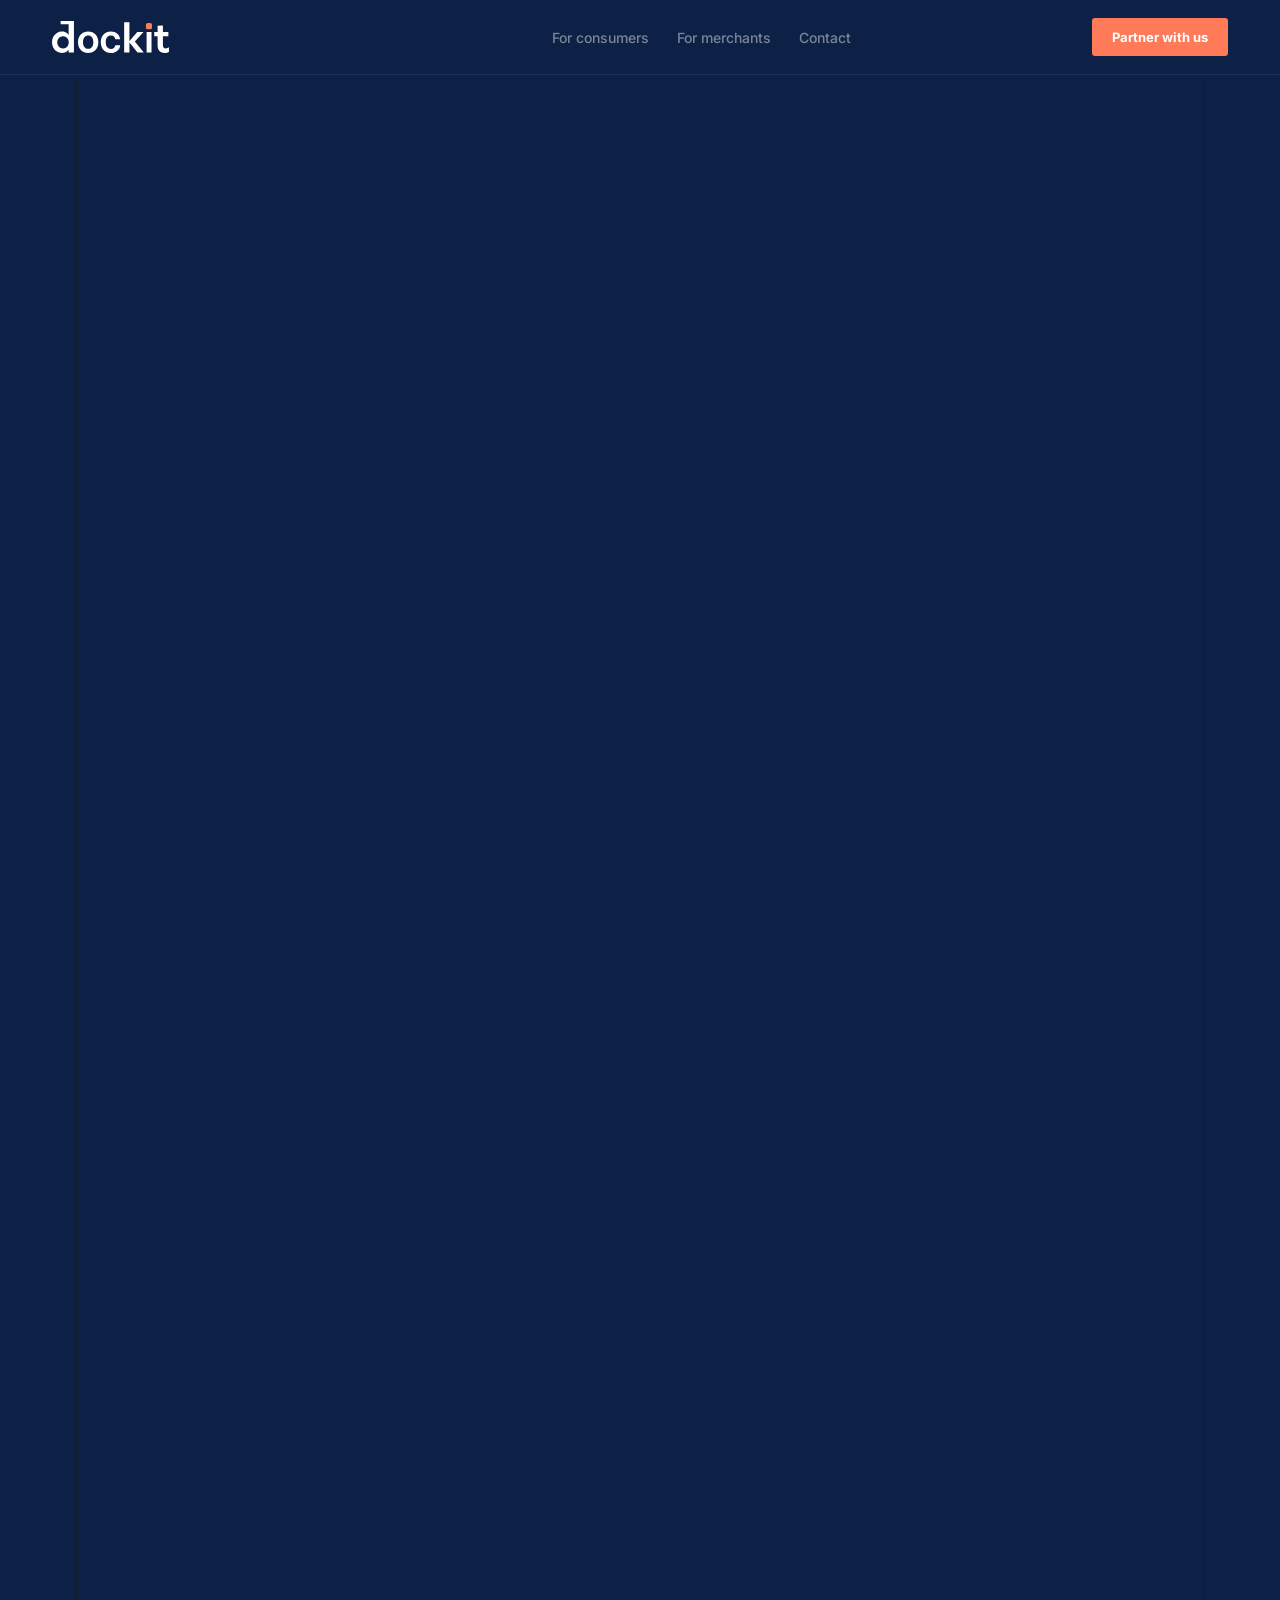
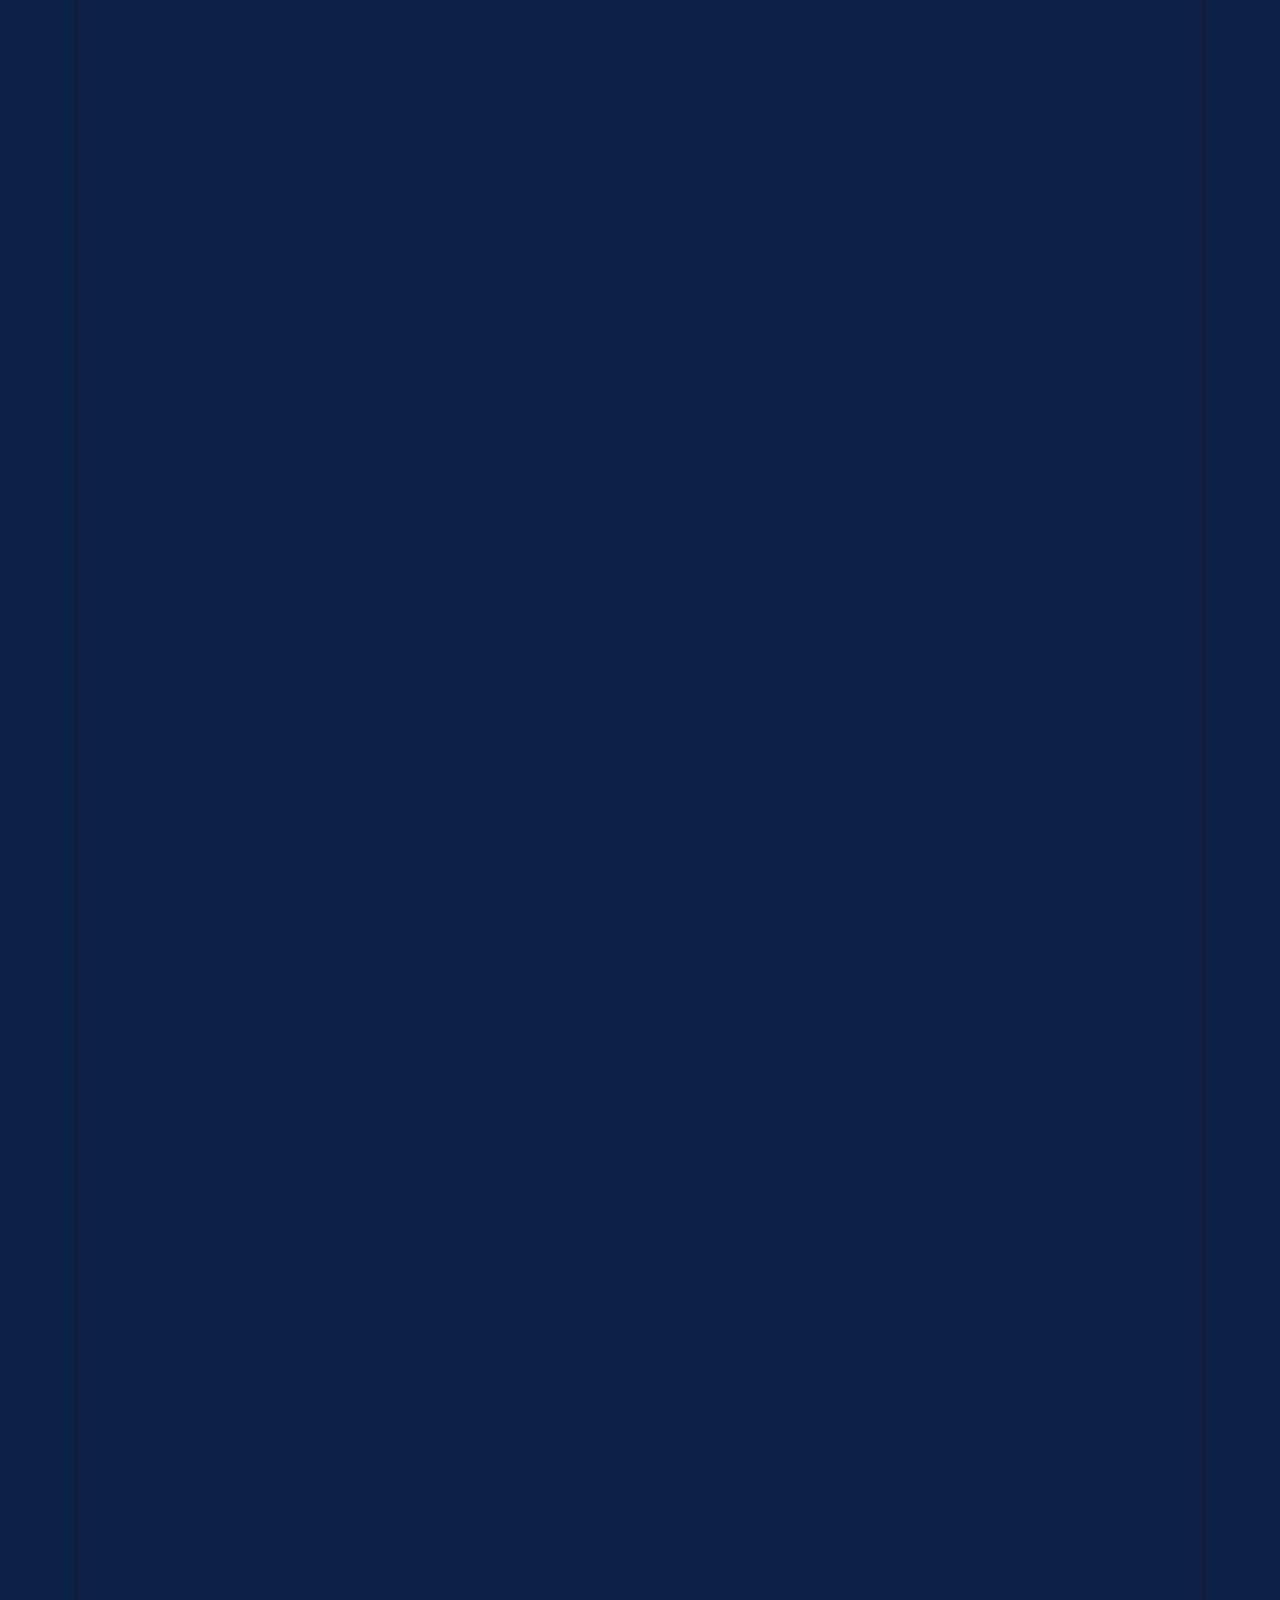
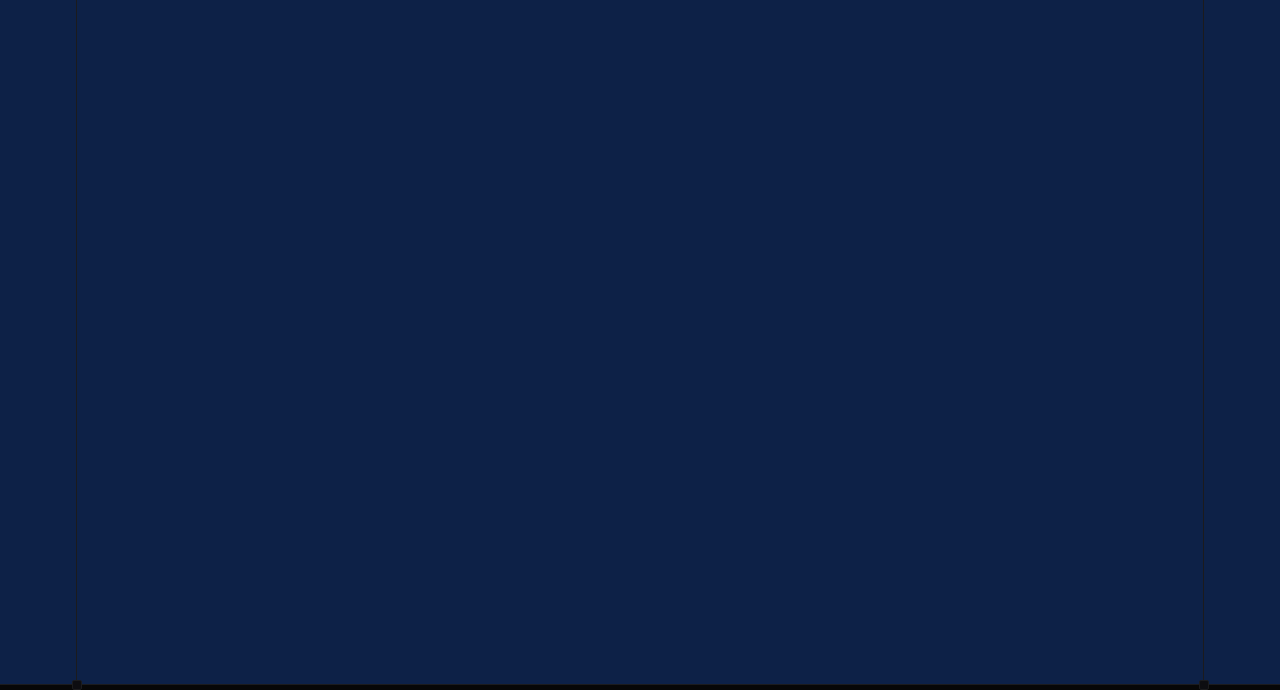
==== commit 6c978c77: "New tab icon: black d with red dot Co-Authored-By: Claude Opus 5.5 <noreply@anthropic.com> Claude-Se" ====
--- a/privacy-policy.html
+++ b/privacy-policy.html
@@ -1,5 +1,5 @@
 <!DOCTYPE html>
-<html data-wf-domain="www.dockit.au" data-wf-page="6938f38994099ed590c81a01" data-wf-site="6937e33df93b7df2a250e55c"><head><meta charset="utf-8"><title>Privacy Policy</title><meta content="Learn how Dockit collects, uses, and protects your personal data. Our Privacy Policy explains your rights and how we handle your information securely." name="description"><meta content="Privacy Policy" property="og:title"><meta content="Learn how Dockit collects, uses, and protects your personal data. Our Privacy Policy explains your rights and how we handle your information securely." property="og:description"><meta content="Privacy Policy" name="twitter:title"><meta content="Learn how Dockit collects, uses, and protects your personal data. Our Privacy Policy explains your rights and how we handle your information securely." name="twitter:description"><meta property="og:type" content="website"><meta content="summary_large_image" name="twitter:card"><meta content="width=device-width, initial-scale=1" name="viewport"><link href="/css/dockit.css" rel="stylesheet" type="text/css"><link href="/css/privacy.css" rel="stylesheet" type="text/css"><link href="https://fonts.googleapis.com" rel="preconnect"><link href="https://fonts.gstatic.com" rel="preconnect" crossorigin="anonymous"><script type="text/javascript">!function(o,c){var n=c.documentElement,t=" w-mod-";n.className+=t+"js",("ontouchstart"in o||o.DocumentTouch&&c instanceof DocumentTouch)&&(n.className+=t+"touch")}(window,document);</script><link href="/images/69c530b589b2bf85fcf4a3d3_favicon.png" rel="shortcut icon" type="image/x-icon"><link href="/images/69c53082f360f0b320e8c9bd_webclip.png" rel="apple-touch-icon"><script type="application/ld+json">
+<html data-wf-domain="www.dockit.au" data-wf-page="6938f38994099ed590c81a01" data-wf-site="6937e33df93b7df2a250e55c"><head><meta charset="utf-8"><title>Privacy Policy</title><meta content="Learn how Dockit collects, uses, and protects your personal data. Our Privacy Policy explains your rights and how we handle your information securely." name="description"><meta content="Privacy Policy" property="og:title"><meta content="Learn how Dockit collects, uses, and protects your personal data. Our Privacy Policy explains your rights and how we handle your information securely." property="og:description"><meta content="Privacy Policy" name="twitter:title"><meta content="Learn how Dockit collects, uses, and protects your personal data. Our Privacy Policy explains your rights and how we handle your information securely." name="twitter:description"><meta property="og:type" content="website"><meta content="summary_large_image" name="twitter:card"><meta content="width=device-width, initial-scale=1" name="viewport"><link href="/css/dockit.css" rel="stylesheet" type="text/css"><link href="/css/privacy.css" rel="stylesheet" type="text/css"><link href="https://fonts.googleapis.com" rel="preconnect"><link href="https://fonts.gstatic.com" rel="preconnect" crossorigin="anonymous"><script type="text/javascript">!function(o,c){var n=c.documentElement,t=" w-mod-";n.className+=t+"js",("ontouchstart"in o||o.DocumentTouch&&c instanceof DocumentTouch)&&(n.className+=t+"touch")}(window,document);</script><link rel="icon" href="/favicon.svg" type="image/svg+xml"><link rel="icon" href="/favicon-32.png" sizes="32x32" type="image/png"><link rel="apple-touch-icon" href="/apple-touch-icon.png"><script type="application/ld+json">
 {
   "@context": "https://schema.org",
   "@type": "WebPage",
--- a/css/dockit.css
+++ b/css/dockit.css
@@ -22,10 +22,10 @@
   0% { transform: rotate(0deg); }
   100% { transform: rotate(360deg); }
 }
-.body { text-align: center; background-color: rgb(14, 14, 14); background-image: url("/images/6937e76a9df4b70ccffdc2a9_Stars.png"); background-position: 0px 0px; background-size: 1440px auto; font-family: Inter, sans-serif; }
+.body { text-align: center; background-color: rgb(9, 24, 54);  background-position: 0px 0px; background-size: 1440px auto; font-family: Inter, sans-serif; }
 .line-horizontal { z-index: 0; pointer-events: none; background-color: rgb(27, 27, 29); width: 100vw; height: 1px; position: absolute; inset: auto 0% 0%; }
-.navbar { z-index: 97; text-align: left; background-color: rgb(26, 26, 26); justify-content: space-between; align-items: center; width: 100vw; margin-left: auto; margin-right: auto; padding-left: 0%; padding-right: 0%; display: flex; }
-.nav { backdrop-filter: blur(8.99995px); background-color: rgb(26, 26, 26); border-width: 0px 0px 1px; border-style: solid; border-color: rgba(255, 255, 255, 0.07); border-image: none; justify-content: space-between; align-items: center; width: 100%; padding: 18px 52px; text-decoration: none; display: flex; }
+.navbar { z-index: 97; text-align: left; background-color: rgb(13, 33, 71); justify-content: space-between; align-items: center; width: 100vw; margin-left: auto; margin-right: auto; padding-left: 0%; padding-right: 0%; display: flex; }
+.nav { backdrop-filter: blur(8.99995px); background-color: rgb(13, 33, 71); border-width: 0px 0px 1px; border-style: solid; border-color: rgba(255, 255, 255, 0.07); border-image: none; justify-content: space-between; align-items: center; width: 100%; padding: 18px 52px; text-decoration: none; display: flex; }
 .dockit-logo { row-gap: 8px; flex-direction: column; justify-content: flex-start; align-items: flex-start; width: 100%; max-width: 259px; text-decoration: none; display: flex; }
 .group { object-fit: cover; justify-content: center; align-items: center; width: 116.983px; height: 32px; text-decoration: none; display: flex; }
 .list-5 { column-gap: 28px; flex: 0 1 auto; justify-content: flex-start; align-items: center; text-decoration: none; display: flex; }
@@ -38,11 +38,11 @@
 .svg-2 { object-fit: cover; overflow: hidden; }
 .give-your-customers-receipts-theyll-actually-keep { text-align: left; max-width: 479px; }
 .section-style-3 { background-color: rgb(245, 244, 241); flex-direction: column; justify-content: flex-start; align-items: center; width: 100vw; padding: 96px 60px; text-decoration: none; display: flex; }
-.backgroundshadow { background-color: rgb(26, 26, 26); border-radius: 28px; justify-content: center; align-items: flex-start; width: 100%; max-width: 1440px; text-decoration: none; display: flex; position: relative; overflow: hidden; box-shadow: rgba(0, 0, 0, 0.15) 0px 24px 72px; }
+.backgroundshadow { background-color: rgb(13, 33, 71); border-radius: 28px; justify-content: center; align-items: flex-start; width: 100%; max-width: 1440px; text-decoration: none; display: flex; position: relative; overflow: hidden; box-shadow: rgba(0, 0, 0, 0.15) 0px 24px 72px; }
 .background-25 { object-fit: cover; justify-content: center; align-items: center; width: 140px; height: 140px; text-decoration: none; display: flex; position: absolute; top: -80px; left: 1214px; }
 .left-info { row-gap: 14px; border-width: 0px 1px 0px 0px; border-style: solid; border-color: rgba(255, 255, 255, 0.06); border-image: none; flex-direction: column; justify-content: flex-start; align-items: flex-start; width: 100%; height: 100%; padding: 64px 56px; text-decoration: none; display: flex; }
 .container-35 { flex-direction: column; justify-content: flex-start; align-items: flex-start; width: 100%; text-decoration: none; display: flex; }
-.text-32 { color: rgb(224, 58, 58); text-align: left; letter-spacing: 1.4px; text-transform: uppercase; width: 100%; margin-top: 0px; margin-bottom: 0px; font-size: 10px; font-weight: 500; line-height: 100%; text-decoration: none; }
+.text-32 { color: rgb(255, 122, 89); text-align: left; letter-spacing: 1.4px; text-transform: uppercase; width: 100%; margin-top: 0px; margin-bottom: 0px; font-size: 10px; font-weight: 500; line-height: 100%; text-decoration: none; }
 .lets-talk-wed-love-to-hear-from-you { color: rgb(255, 255, 255); text-align: left; letter-spacing: -1.5px; width: 100%; margin-top: 0px; margin-bottom: 0px; font-family: Inter, sans-serif; font-size: 40px; font-weight: 800; line-height: 110%; text-decoration: none; }
 .text-33 { color: rgba(255, 255, 255, 0.38); text-align: left; width: 100%; margin-top: 0px; margin-bottom: 0px; font-family: Inter, sans-serif; font-size: 15px; font-weight: 400; line-height: 25.5px; text-decoration: none; }
 .container-36 { row-gap: 14px; flex-direction: column; justify-content: flex-start; align-items: flex-start; width: 100%; padding-top: 22px; padding-bottom: 26px; text-decoration: none; display: flex; }
@@ -55,7 +55,7 @@
 .overlay-11 { background-color: rgba(22, 59, 153, 0.2); border-radius: 10px; justify-content: center; align-items: center; width: 36px; height: 36px; text-decoration: none; display: flex; }
 .text-36 { color: rgb(255, 255, 255); margin-top: 0px; margin-bottom: 0px; font-size: 13px; font-weight: 700; line-height: 100%; text-decoration: none; }
 .no-support-tickets-no-chatbots-dockit-is-founder-led-and-every-enquiry-goes-straight-to-the-person-b { color: rgba(255, 255, 255, 0.3); text-align: left; margin-top: 0px; margin-bottom: 0px; font-size: 12px; font-weight: 400; line-height: 18.6px; text-decoration: none; }
-.section-style-4 { background-color: rgb(26, 26, 26); flex-direction: column; justify-content: flex-start; align-items: center; width: 100vw; padding: 96px 0px; text-decoration: none; display: flex; position: relative; overflow: hidden; }
+.section-style-4 { background-color: rgb(13, 33, 71); flex-direction: column; justify-content: flex-start; align-items: center; width: 100vw; padding: 96px 0px; text-decoration: none; display: flex; position: relative; overflow: hidden; }
 .container-40 { column-gap: 80px; justify-content: center; align-items: center; width: 100%; margin-left: auto; margin-right: auto; padding-left: 60px; padding-right: 60px; text-decoration: none; display: flex; }
 .copy-left-2 { row-gap: 14px; flex-direction: column; justify-content: flex-start; align-items: flex-start; width: 100%; max-width: 1440px; padding-top: 8px; padding-bottom: 0px; text-decoration: none; display: flex; }
 .container-41 { column-gap: 8px; flex: 0 1 auto; justify-content: flex-start; align-items: center; text-decoration: none; display: flex; }
@@ -84,7 +84,7 @@
 .container-46 { row-gap: 14px; flex-direction: column; justify-content: flex-start; align-items: flex-start; width: 100%; height: 100%; padding: 8px 52px 0px; text-decoration: none; display: flex; }
 .container-47 { column-gap: 8px; flex: 0 1 auto; justify-content: flex-start; align-items: center; text-decoration: none; display: flex; }
 .horizontal-divider-3 { object-fit: cover; justify-content: center; align-items: center; width: 18px; height: 2px; text-decoration: none; display: flex; }
-.text-42 { color: rgb(224, 58, 58); letter-spacing: 1.4px; text-transform: uppercase; margin-top: 0px; margin-bottom: 0px; font-family: Inter, sans-serif; font-size: 10px; font-weight: 500; line-height: 100%; text-decoration: none; }
+.text-42 { color: rgb(255, 122, 89); letter-spacing: 1.4px; text-transform: uppercase; margin-top: 0px; margin-bottom: 0px; font-family: Inter, sans-serif; font-size: 10px; font-weight: 500; line-height: 100%; text-decoration: none; }
 .built-for-real-life-not-for-receipts-2 { gap: 8px; flex-flow: column; display: flex; }
 .background-29 { gap: 16px 2px; background-color: rgb(245, 244, 240); border-radius: 20px; grid-template-rows: auto; grid-template-columns: 1fr 1fr 1fr; grid-auto-columns: 1fr; justify-content: center; align-items: flex-start; width: 100%; text-decoration: none; display: grid; overflow: hidden; }
 .background-30 { gap: 8px 20px; background-color: rgb(245, 244, 241); flex-direction: column; justify-content: flex-start; align-items: flex-start; width: 100%; height: 100%; padding: 36px 0px; text-decoration: none; display: flex; }
@@ -96,8 +96,8 @@
 .text-44 { color: rgb(26, 26, 26); text-align: left; letter-spacing: -0.4px; margin-top: 0px; margin-bottom: 0px; font-family: Inter, sans-serif; font-size: 20px; font-weight: 700; line-height: 100%; text-decoration: none; }
 .no-apps-to-open-at-the-register-pay-as-you-always-do-dockit-works-the-moment-the-transaction-complet-2 { color: rgb(124, 124, 124); text-align: left; width: 100%; margin-top: 0px; margin-bottom: 0px; font-family: Inter, sans-serif; font-size: 14px; font-weight: 400; line-height: 160%; text-decoration: none; }
 .background-32 { background-color: rgb(238, 242, 255); border-radius: 4px; justify-content: center; align-items: center; width: 48px; height: 48px; text-decoration: none; display: flex; }
-.background-33 { background-color: rgb(253, 240, 240); border-radius: 4px; justify-content: center; align-items: center; width: 48px; height: 48px; text-decoration: none; display: flex; }
-.marquee { background-color: rgb(26, 26, 26); border-style: solid; border-color: rgba(255, 255, 255, 0.05); border-image: none; border-width: 1px 0px; flex-flow: row; justify-content: flex-start; align-items: flex-start; width: 100vw; text-decoration: none; display: flex; overflow: hidden; }
+.background-33 { background-color: rgb(255, 238, 232); border-radius: 4px; justify-content: center; align-items: center; width: 48px; height: 48px; text-decoration: none; display: flex; }
+.marquee { background-color: rgb(13, 33, 71); border-style: solid; border-color: rgba(255, 255, 255, 0.05); border-image: none; border-width: 1px 0px; flex-flow: row; justify-content: flex-start; align-items: flex-start; width: 100vw; text-decoration: none; display: flex; overflow: hidden; }
 .marquee-wrapper { flex: 1 1 0%; justify-content: space-between; align-items: center; padding-top: 0px; padding-bottom: 0px; text-decoration: none; display: flex; overflow: hidden; }
 .container-49 { column-gap: 10px; flex: 0 1 auto; justify-content: flex-start; align-items: center; width: 100%; height: 2rem; padding-left: 28px; padding-right: 28px; text-decoration: none; display: flex; }
 .text-45 { color: rgba(255, 255, 255, 0.52); width: 100%; margin-top: 0px; margin-bottom: 0px; font-family: Inter, sans-serif; font-size: 14px; font-weight: 700; line-height: 100%; text-decoration: none; }
@@ -109,7 +109,7 @@
 .frame-30 { gap: 24px 16px; flex-direction: column; grid-template-rows: auto auto; grid-template-columns: 1fr 1fr; grid-auto-columns: 1fr; justify-content: flex-start; align-items: flex-start; width: 100%; text-decoration: none; display: grid; }
 .backgroundborder-8 { background-color: rgb(255, 255, 255); border: 1px solid rgb(227, 226, 223); border-radius: 20px; justify-content: space-between; align-items: center; width: 100%; padding: 32px; text-decoration: none; display: flex; position: relative; overflow: hidden; }
 .frame-32 { row-gap: 18px; flex-direction: column; justify-content: flex-start; align-items: flex-start; width: 100%; max-width: 353px; text-decoration: none; display: flex; }
-.background-35 { background-color: rgb(253, 240, 240); border-radius: 12px; justify-content: center; align-items: center; width: 46px; height: 46px; text-decoration: none; display: flex; }
+.background-35 { background-color: rgb(255, 238, 232); border-radius: 12px; justify-content: center; align-items: center; width: 46px; height: 46px; text-decoration: none; display: flex; }
 .frame-33 { row-gap: 14px; flex-direction: column; justify-content: flex-start; align-items: flex-start; width: 100%; text-decoration: none; display: flex; }
 .text-47 { color: rgb(26, 26, 26); text-align: left; letter-spacing: 1px; text-transform: uppercase; width: 100%; margin-top: 0px; margin-bottom: 0px; font-family: Inter, sans-serif; font-size: 9px; font-weight: 500; line-height: 100%; text-decoration: none; }
 .frame-34 { row-gap: 10px; flex-direction: column; justify-content: flex-start; align-items: flex-start; width: 100%; text-decoration: none; display: flex; }
@@ -134,7 +134,7 @@
 .background-40 { object-fit: cover; justify-content: center; align-items: center; width: 124.001px; height: 5.00157px; text-decoration: none; display: flex; }
 .background-41 { object-fit: cover; justify-content: center; align-items: center; width: 68.1963px; height: 5.00226px; text-decoration: none; display: flex; }
 .container-57 { justify-content: space-between; align-items: center; width: 100%; padding-top: 0.000166012px; padding-bottom: 2.99771px; text-decoration: none; display: flex; }
-.backgroundborder-9 { row-gap: 8px; background-color: rgb(26, 26, 26); border: 1px solid rgba(0, 0, 0, 0); border-radius: 20px; flex-direction: column; justify-content: flex-start; align-items: flex-start; width: 100%; height: 284px; padding: 32px; text-decoration: none; display: flex; overflow: hidden; }
+.backgroundborder-9 { row-gap: 8px; background-color: rgb(13, 33, 71); border: 1px solid rgba(0, 0, 0, 0); border-radius: 20px; flex-direction: column; justify-content: flex-start; align-items: flex-start; width: 100%; height: 284px; padding: 32px; text-decoration: none; display: flex; overflow: hidden; }
 .overlay-16 { background-color: rgba(255, 255, 255, 0.07); border-radius: 12px; justify-content: center; align-items: center; width: 46px; height: 46px; text-decoration: none; display: flex; }
 .text-50 { color: rgb(255, 255, 255); text-align: left; letter-spacing: 1px; text-transform: uppercase; width: 100%; margin-top: 0px; margin-bottom: 0px; font-family: Inter, sans-serif; font-size: 9px; font-weight: 500; line-height: 100%; text-decoration: none; }
 .frame-35 { row-gap: 9px; flex-direction: column; justify-content: flex-start; align-items: flex-start; width: 100%; text-decoration: none; display: flex; }
@@ -143,7 +143,7 @@
 .backgroundborder-10 { row-gap: 8px; background-color: rgb(255, 255, 255); border: 1px solid rgb(227, 226, 223); border-radius: 20px; flex-direction: column; justify-content: flex-start; align-items: flex-start; width: 100%; height: 100%; padding: 33px; text-decoration: none; display: flex; overflow: hidden; }
 .frame-36 { row-gap: 13px; flex-direction: column; justify-content: flex-start; align-items: flex-start; width: 100%; text-decoration: none; display: flex; }
 .text-51 { color: rgb(26, 26, 26); text-align: left; letter-spacing: 1px; text-transform: uppercase; width: 100%; margin-top: 0px; margin-bottom: 0px; font-size: 9px; font-weight: 500; line-height: 100%; text-decoration: none; }
-.backgroundborder-11 { background-color: rgb(26, 26, 26); border: 1px solid rgba(0, 0, 0, 0); border-radius: 20px; flex-direction: column; justify-content: flex-start; align-items: flex-start; width: 100%; height: 100%; padding: 32px; text-decoration: none; display: flex; overflow: hidden; }
+.backgroundborder-11 { background-color: rgb(13, 33, 71); border: 1px solid rgba(0, 0, 0, 0); border-radius: 20px; flex-direction: column; justify-content: flex-start; align-items: flex-start; width: 100%; height: 100%; padding: 32px; text-decoration: none; display: flex; overflow: hidden; }
 .container-58 { column-gap: 32px; justify-content: flex-start; align-items: flex-end; width: 100%; text-decoration: none; display: flex; }
 .text-52 { color: rgb(255, 255, 255); text-align: left; letter-spacing: 1px; text-transform: uppercase; margin-top: 0px; margin-bottom: 0px; font-size: 9px; font-weight: 500; line-height: 100%; text-decoration: none; }
 .your-receipts-contain-sensitive-information-we-built-dockit-with-encryption-no-data-selling-and-full-2 { color: rgba(255, 255, 255, 0.38); text-align: left; margin-top: 0px; margin-bottom: 0px; font-family: Inter, sans-serif; font-size: 14px; font-weight: 400; line-height: 23.1px; text-decoration: none; }
@@ -152,9 +152,9 @@
 .overlay-18 { background-color: rgba(26, 122, 74, 0.25); border-radius: 9px; justify-content: center; align-items: center; width: 18px; height: 18px; text-decoration: none; display: flex; }
 .text-53 { color: rgba(255, 255, 255, 0.5); margin-top: 0px; margin-bottom: 0px; font-size: 12px; font-weight: 400; line-height: 100%; text-decoration: none; }
 .built-for-real-life-not-for-receipts-3 { color: rgb(26, 26, 26); letter-spacing: -2px; margin-top: 0px; margin-bottom: 0px; font-family: Inter, sans-serif; font-size: 54px; font-weight: 800; line-height: 56.7px; text-decoration: none; }
-.built-for-real-life-not-for-receipts-4 { color: rgb(224, 58, 58); text-align: left; letter-spacing: -2px; margin-top: 0px; margin-bottom: 0px; font-family: Inter, sans-serif; font-size: 54px; font-weight: 800; line-height: 56.7px; text-decoration: none; }
+.built-for-real-life-not-for-receipts-4 { color: rgb(255, 122, 89); text-align: left; letter-spacing: -2px; margin-top: 0px; margin-bottom: 0px; font-family: Inter, sans-serif; font-size: 54px; font-weight: 800; line-height: 56.7px; text-decoration: none; }
 .section-style-6 { gap: 0px; grid-template-rows: auto; grid-template-columns: 1fr 1fr; grid-auto-columns: 1fr; grid-auto-flow: row; justify-content: space-between; align-items: flex-start; width: 100vw; height: 60vh; margin-left: auto; margin-right: auto; text-decoration: none; display: flex; position: relative; overflow: hidden; }
-.left-consumers-2 { background-color: rgb(36, 35, 33); border-width: 0px 1px 0px 0px; border-style: solid; border-color: rgba(255, 255, 255, 0.06); border-image: none; flex-flow: row-reverse; justify-content: flex-start; align-items: flex-start; width: 100%; max-width: 1440px; height: 100%; padding: 42px 56px 80px 52px; text-decoration: none; display: flex; }
+.left-consumers-2 { background-color: rgb(20, 44, 92); border-width: 0px 1px 0px 0px; border-style: solid; border-color: rgba(255, 255, 255, 0.06); border-image: none; flex-flow: row-reverse; justify-content: flex-start; align-items: flex-start; width: 100%; max-width: 1440px; height: 100%; padding: 42px 56px 80px 52px; text-decoration: none; display: flex; }
 .margin-9 { flex-direction: column; justify-content: flex-start; align-items: flex-start; width: 100%; padding-bottom: 0px; text-decoration: none; display: flex; }
 .container-62 { column-gap: 7px; justify-content: flex-start; align-items: center; width: 100%; text-decoration: none; display: flex; }
 .background-43 { object-fit: cover; justify-content: center; align-items: center; width: 6px; height: 6px; text-decoration: none; display: flex; }
@@ -162,19 +162,19 @@
 .dockit-automatically-captures-your-digital-receipts-the-moment-you-shop-ready-for-returns-warranties-2 { color: rgba(255, 255, 255, 0.45); text-align: left; width: 100%; max-width: 400px; margin-top: 0px; margin-bottom: 0px; font-family: Inter, sans-serif; font-size: 16px; font-weight: 400; line-height: 27.2px; text-decoration: none; }
 .container-64 { row-gap: 12px; flex-direction: column; justify-content: flex-start; align-items: flex-start; width: 100%; margin-top: 20px; text-decoration: none; display: flex; }
 .text-55 { color: rgba(255, 255, 255, 0.87); text-align: left; width: 100%; margin-top: 12px; margin-bottom: 0px; font-size: 12px; font-weight: 400; line-height: 100%; text-decoration: none; }
-.right-merchants-2 { background-color: rgb(26, 26, 26); flex-direction: column; justify-content: flex-start; align-items: flex-start; width: 100%; height: 100%; padding: 42px 52px 80px 56px; text-decoration: none; display: flex; }
+.right-merchants-2 { background-color: rgb(13, 33, 71); flex-direction: column; justify-content: flex-start; align-items: flex-start; width: 100%; height: 100%; padding: 42px 52px 80px 56px; text-decoration: none; display: flex; }
 .connect-dockit-to-your-pos-and-your-customers-automatically-receive-a-digital-receipt-in-their-docki-2 { color: rgb(223, 220, 216); text-align: left; width: 100%; max-width: 472px; margin-top: 0px; margin-bottom: 0px; font-family: Inter, sans-serif; font-size: 16px; font-weight: 400; line-height: 27.2px; text-decoration: none; }
 .your-receipts-always-with-you-2 { color: rgb(255, 255, 255); letter-spacing: -2.5px; margin-top: 0px; margin-bottom: 0px; font-family: Inter, sans-serif; font-size: 54px; font-weight: 800; line-height: 100%; text-decoration: none; }
-.your-receipts-always-with-you-3 { color: rgb(224, 58, 58); letter-spacing: -2.5px; margin-top: 0px; margin-bottom: 0px; font-family: Inter, sans-serif; font-size: 54px; font-weight: 800; line-height: 100%; text-decoration: none; }
-.deliver-digital-receipts-instantly-no-hardware-2 { color: rgb(22, 59, 153); letter-spacing: -2.5px; margin-top: 0px; margin-bottom: 0px; font-family: Inter, sans-serif; font-size: 54px; font-weight: 800; line-height: 100%; text-decoration: none; }
+.your-receipts-always-with-you-3 { color: rgb(255, 122, 89); letter-spacing: -2.5px; margin-top: 0px; margin-bottom: 0px; font-family: Inter, sans-serif; font-size: 54px; font-weight: 800; line-height: 100%; text-decoration: none; }
+.deliver-digital-receipts-instantly-no-hardware-2 { color: rgb(107, 142, 255); letter-spacing: -2.5px; margin-top: 0px; margin-bottom: 0px; font-family: Inter, sans-serif; font-size: 54px; font-weight: 800; line-height: 100%; text-decoration: none; }
 .dockit-logo-2 { row-gap: 8px; flex-direction: column; justify-content: flex-start; align-items: flex-start; width: 100%; max-width: 259px; text-decoration: none; display: flex; }
 .group-2 { object-fit: cover; justify-content: center; align-items: center; width: 116.983px; height: 32px; text-decoration: none; display: flex; }
-.footer-3 { background-color: rgb(26, 26, 26); border-width: 1px 0px 0px; border-style: solid; border-color: rgba(255, 255, 255, 0.06); border-image: none; flex-wrap: wrap; justify-content: space-between; align-items: center; width: 100%; padding: 36px 52px; text-decoration: none; display: flex; }
+.footer-3 { background-color: rgb(13, 33, 71); border-width: 1px 0px 0px; border-style: solid; border-color: rgba(255, 255, 255, 0.06); border-image: none; flex-wrap: wrap; justify-content: space-between; align-items: center; width: 100%; padding: 36px 52px; text-decoration: none; display: flex; }
 .container-69 { column-gap: 24px; flex: 0 1 auto; justify-content: flex-start; align-items: flex-start; text-decoration: none; display: flex; }
 .text-58 { color: rgb(247, 246, 245); margin-top: 0px; margin-bottom: 0px; font-family: Inter, sans-serif; font-size: 12px; font-weight: 400; line-height: 16px; text-decoration: none; }
 .container-70 { flex-direction: column; justify-content: flex-start; align-items: flex-start; text-decoration: none; display: flex; }
 .button-3 { background-color: rgb(22, 59, 153); border-radius: 4px; padding: 12px 26px; font-weight: 700; }
-.button-3.red { background-color: rgb(224, 58, 58); }
+.button-3.red { background-color: rgb(255, 122, 89); }
 .div-block-2 { flex-flow: column; width: 100%; max-width: 1440px; display: flex; }
 .marquee-track { flex: 1 1 0%; justify-content: space-between; align-items: center; padding-top: 16px; padding-bottom: 16px; text-decoration: none; display: flex; overflow: visible; }
 .marquee-content { gap: 38px; flex-flow: row; justify-content: flex-start; align-items: center; width: 100%; display: flex; }
--- a/css/privacy.css
+++ b/css/privacy.css
@@ -35,7 +35,7 @@
 .line-horizontal { z-index: 0; pointer-events: none; background-color: rgb(27, 27, 29); width: 100vw; height: 1px; position: absolute; inset: auto 0% 0%; }
 .container-regular { width: 100%; max-width: 984px; margin-left: auto; margin-right: auto; position: relative; }
 .container-lines-regular { z-index: 1; width: 100%; max-width: 1128px; margin-left: auto; margin-right: auto; padding: 72px 48px; position: relative; }
-.section { z-index: 2; color: rgb(144, 149, 157); background-color: rgb(26, 26, 26); width: 100%; padding-bottom: 0px; padding-left: 0%; padding-right: 0%; position: relative; }
+.section { z-index: 2; color: rgb(144, 149, 157); background-color: rgb(13, 33, 71); width: 100%; padding-bottom: 0px; padding-left: 0%; padding-right: 0%; position: relative; }
 .hero-content { gap: 8px; flex-direction: column; align-items: flex-start; width: 100%; display: flex; }
 .wrap-v-small { gap: 12px; flex-direction: column; display: flex; }
 .max-width-x-small { width: 100%; }
@@ -48,7 +48,7 @@
 .rich-text-block { color: rgb(255, 255, 255); }
 .list-4, .list-3 { line-height: 23px; }
 .heading-4, .heading-6, .heading-5 { color: rgb(255, 255, 255); }
-.nav { backdrop-filter: blur(8.99995px); background-color: rgb(26, 26, 26); border-width: 0px 0px 1px; border-style: solid; border-color: rgba(255, 255, 255, 0.07); border-image: none; justify-content: space-between; align-items: center; width: 100%; padding: 18px 52px; text-decoration: none; display: flex; }
+.nav { backdrop-filter: blur(8.99995px); background-color: rgb(13, 33, 71); border-width: 0px 0px 1px; border-style: solid; border-color: rgba(255, 255, 255, 0.07); border-image: none; justify-content: space-between; align-items: center; width: 100%; padding: 18px 52px; text-decoration: none; display: flex; }
 .dockit-logo { row-gap: 8px; flex-direction: column; justify-content: flex-start; align-items: flex-start; width: 100%; max-width: 259px; text-decoration: none; display: flex; }
 .group { object-fit: cover; justify-content: center; align-items: center; width: 116.983px; height: 32px; text-decoration: none; display: flex; }
 .list-5 { column-gap: 28px; flex: 0 1 auto; justify-content: flex-start; align-items: center; text-decoration: none; display: flex; }
@@ -56,7 +56,7 @@
 .link-style { flex: 0 1 auto; justify-content: flex-start; align-items: flex-start; text-decoration: none; display: flex; }
 .text { color: rgba(255, 255, 255, 0.45); margin-top: 0px; margin-bottom: 0px; font-family: Inter, sans-serif; font-size: 14px; font-weight: 500; line-height: 100%; text-decoration: none; }
 .container { column-gap: 10px; flex: 0 1 auto; justify-content: flex-start; align-items: center; text-decoration: none; display: flex; }
-.link-style-3 { column-gap: 6px; background-color: rgb(224, 58, 58); border-radius: 3px; flex: 0 1 auto; justify-content: flex-start; align-items: center; height: 38px; padding-left: 20px; padding-right: 20px; text-decoration: none; display: flex; }
+.link-style-3 { column-gap: 6px; background-color: rgb(255, 122, 89); border-radius: 3px; flex: 0 1 auto; justify-content: flex-start; align-items: center; height: 38px; padding-left: 20px; padding-right: 20px; text-decoration: none; display: flex; }
 .text-3 { color: rgb(255, 255, 255); margin-top: 0px; margin-bottom: 0px; font-size: 13px; font-weight: 700; line-height: 100%; text-decoration: none; }
 @media screen and (max-width: 991px){
 .link-style { display: none; }
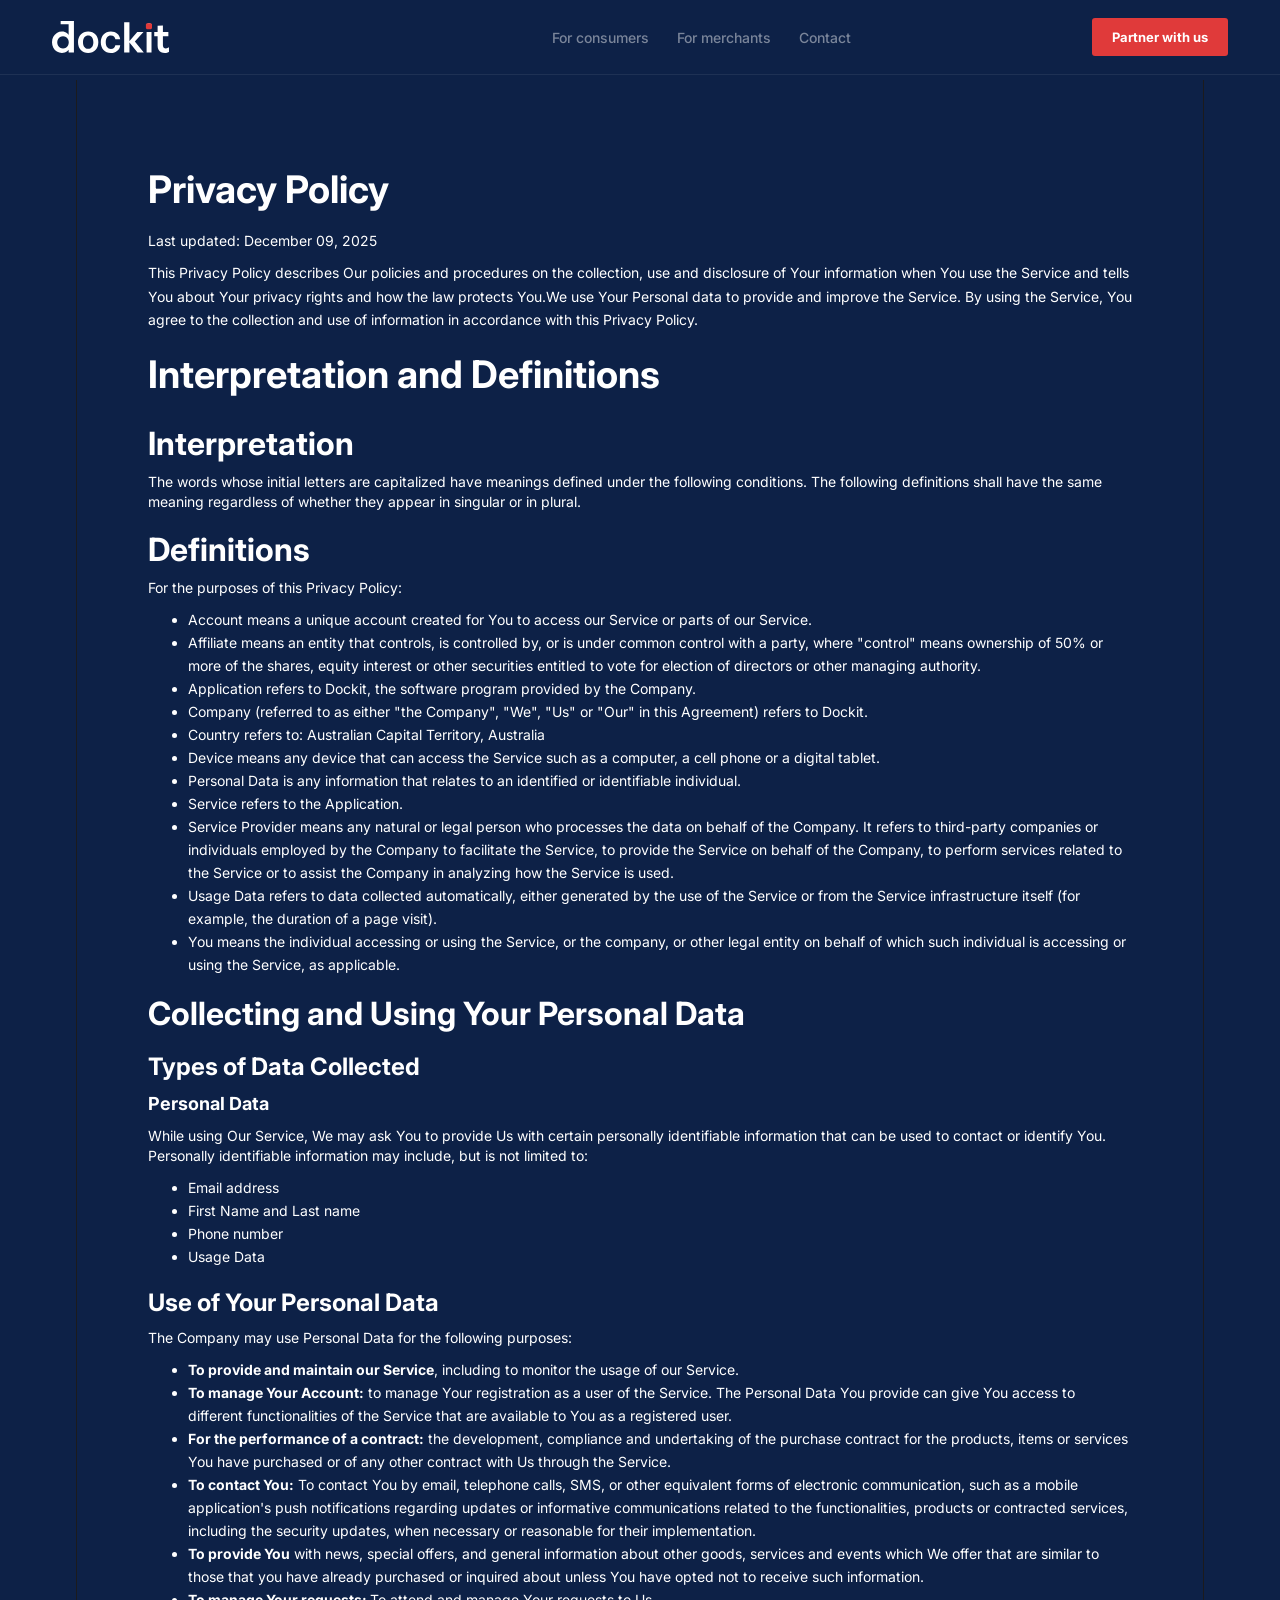
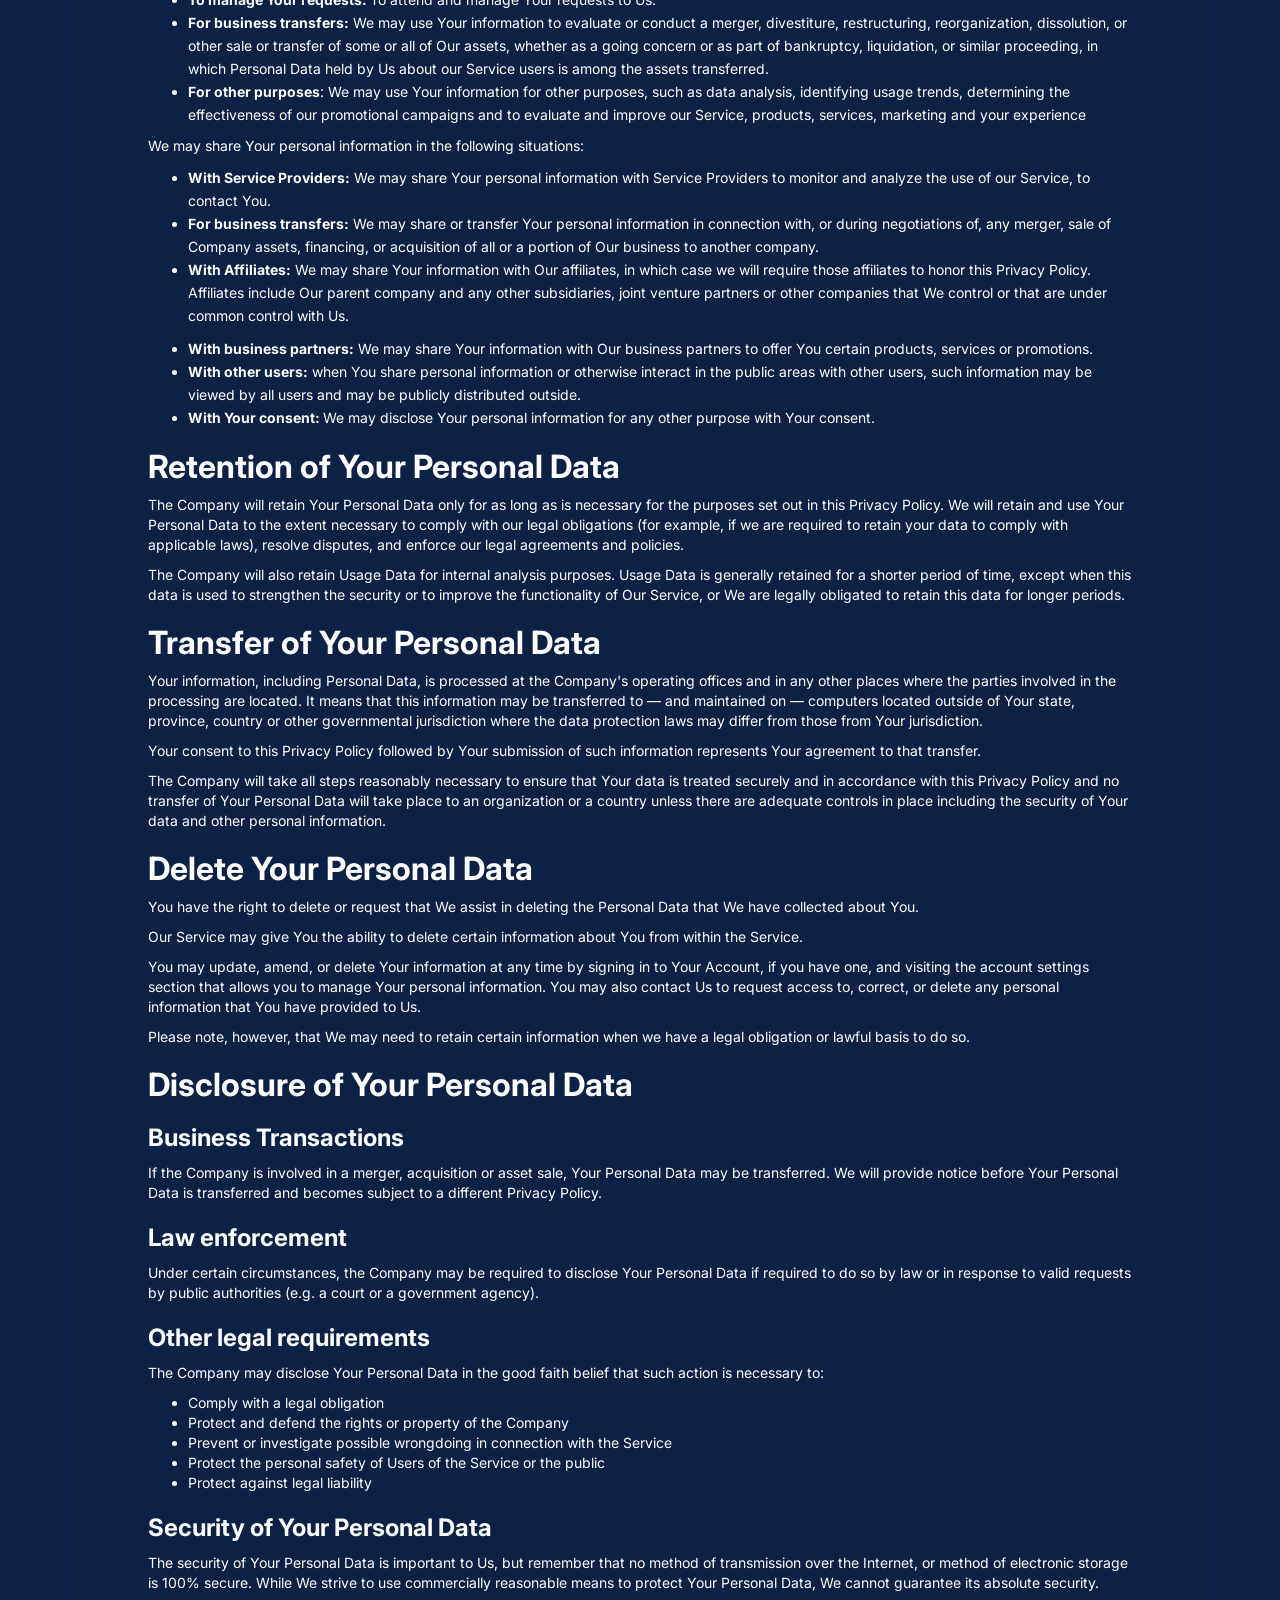
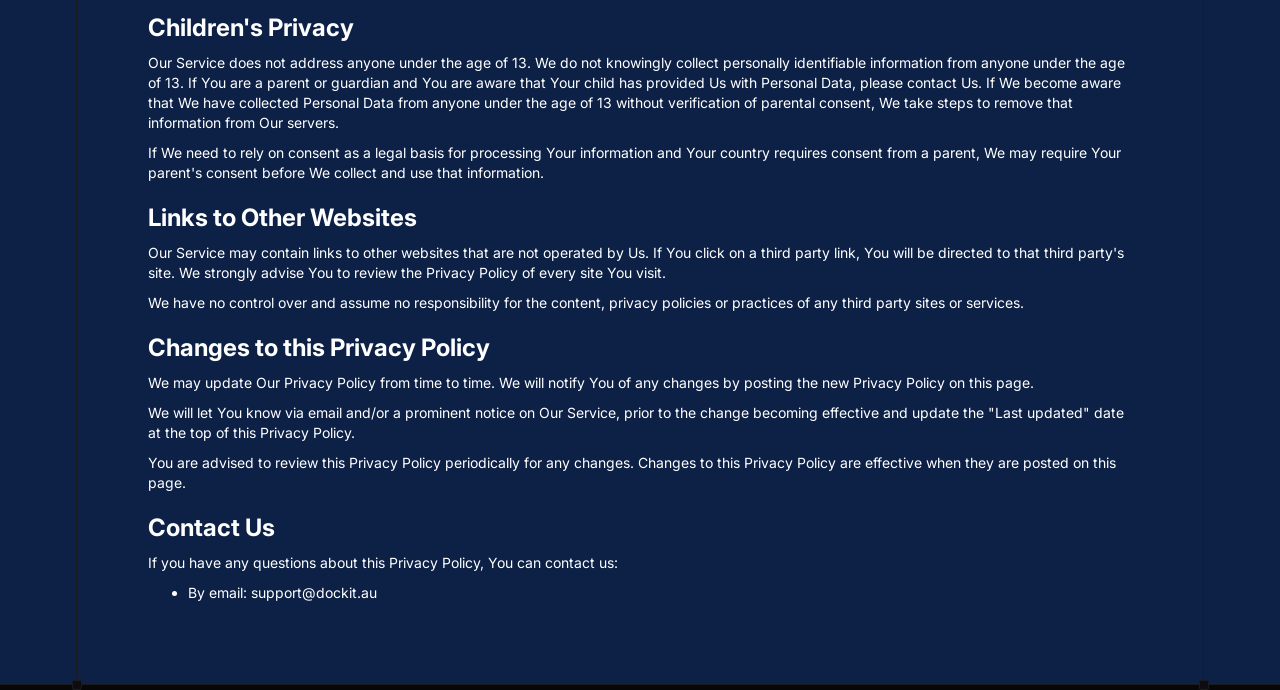
==== commit 18fc960c: "Update copy to the customer-first plan Free app, itemised receipts and accounting sync up front; opt" ====
--- a/privacy-policy.html
+++ b/privacy-policy.html
@@ -37,7 +37,7 @@
   }
 }
 </script><link href="https://fonts.googleapis.com/css?family=Inter:300,400,500,600,700&display=swap" rel="stylesheet">
-</head><body class="body-2"><div class="nav"><a href="/" class="dockit-logo w-inline-block"><img src="/images/69c4dd1b83013e441f3a5274_Group.svg" loading="lazy" width="116.98320770263672" height="32" alt="" class="group"></a><div class="list-5"><div class="item"><a href="/" class="link-style w-inline-block"><div class="text">For consumers</div></a></div><div class="item"><a href="/" class="link-style w-inline-block"><div class="text">For merchants</div></a></div><div class="item"><a href="/" class="link-style w-inline-block"><div class="text">Contact</div></a></div></div><div class="container"><a href="mailto:maddison@dockit.au?subject=I%20would%20like%20to%20partner%20with%20dockit" class="link-style-3 w-inline-block"><div class="text-3">Partner with us</div></a></div></div><section class="section"><div class="container-lines-regular"><div class="lines-group"><div class="line-vertical-left"></div><div class="line-vertical-right"></div><div class="line-dot bottom-left"></div><div class="line-dot bottom-right"></div></div><div class="container-regular"><div data-w-id="316362e8-bc0e-0f56-d4e3-8443fb08e4ac" style="-webkit-transform:translate3d(0, 32px, 0) scale3d(1, 1, 1) rotateX(0) rotateY(0) rotateZ(0) skew(0, 0);-moz-transform:translate3d(0, 32px, 0) scale3d(1, 1, 1) rotateX(0) rotateY(0) rotateZ(0) skew(0, 0);-ms-transform:translate3d(0, 32px, 0) scale3d(1, 1, 1) rotateX(0) rotateY(0) rotateZ(0) skew(0, 0);transform:translate3d(0, 32px, 0) scale3d(1, 1, 1) rotateX(0) rotateY(0) rotateZ(0) skew(0, 0);opacity:0" class="hero-content"><div class="wrap-v-small align-v-l"><h1><span class="text-span-2">Privacy Policy</span></h1></div><div class="max-width-x-small"><p class="paragraph-regular-2">Last updated: December 09, 2025</p></div><div class="max-width-x-small"><p class="paragraph-regular-2">This Privacy Policy describes Our policies and procedures on the collection, use and disclosure of Your information when You use the Service and tells You about Your privacy rights and how the law protects You.We use Your Personal data to provide and improve the Service. By using the Service, You agree to the collection and use of information in accordance with this Privacy Policy.</p></div></div></div><div class="container-regular"><div data-w-id="316362e8-bc0e-0f56-d4e3-8443fb08e4b8" style="-webkit-transform:translate3d(0, 32px, 0) scale3d(1, 1, 1) rotateX(0) rotateY(0) rotateZ(0) skew(0, 0);-moz-transform:translate3d(0, 32px, 0) scale3d(1, 1, 1) rotateX(0) rotateY(0) rotateZ(0) skew(0, 0);-ms-transform:translate3d(0, 32px, 0) scale3d(1, 1, 1) rotateX(0) rotateY(0) rotateZ(0) skew(0, 0);transform:translate3d(0, 32px, 0) scale3d(1, 1, 1) rotateX(0) rotateY(0) rotateZ(0) skew(0, 0);opacity:0" class="hero-content"><div class="wrap-v-small align-v-l"><h1><span class="text-span-2">Interpretation and Definitions</span></h1></div></div><div data-w-id="316362e8-bc0e-0f56-d4e3-8443fb08e4bd" style="-webkit-transform:translate3d(0, 32px, 0) scale3d(1, 1, 1) rotateX(0) rotateY(0) rotateZ(0) skew(0, 0);-moz-transform:translate3d(0, 32px, 0) scale3d(1, 1, 1) rotateX(0) rotateY(0) rotateZ(0) skew(0, 0);-ms-transform:translate3d(0, 32px, 0) scale3d(1, 1, 1) rotateX(0) rotateY(0) rotateZ(0) skew(0, 0);transform:translate3d(0, 32px, 0) scale3d(1, 1, 1) rotateX(0) rotateY(0) rotateZ(0) skew(0, 0);opacity:0" class="hero-content"><div class="rich-text-block w-richtext"><h2 class="heading-4">Interpretation</h2><p class="paragraph-3">The words whose initial letters are capitalized have meanings defined under the following conditions. The following definitions shall have the same meaning regardless of whether they appear in singular or in plural.</p><h2 class="heading-3">Definitions</h2><p class="paragraph-3">For the purposes of this Privacy Policy:</p><ul role="list" class="list"><li>Account means a unique account created for You to access our Service or parts of our Service.</li><li>Affiliate means an entity that controls, is controlled by, or is under common control with a party, where "control" means ownership of 50% or more of the shares, equity interest or other securities entitled to vote for election of directors or other managing authority.</li><li>Application refers to Dockit, the software program provided by the Company.</li><li>Company (referred to as either "the Company", "We", "Us" or "Our" in this Agreement) refers to Dockit.</li><li>Country refers to: Australian Capital Territory, Australia</li><li>Device means any device that can access the Service such as a computer, a cell phone or a digital tablet.</li><li>Personal Data is any information that relates to an identified or identifiable individual.</li><li>Service refers to the Application.</li><li>Service Provider means any natural or legal person who processes the data on behalf of the Company. It refers to third-party companies or individuals employed by the Company to facilitate the Service, to provide the Service on behalf of the Company, to perform services related to the Service or to assist the Company in analyzing how the Service is used.</li><li>Usage Data refers to data collected automatically, either generated by the use of the Service or from the Service infrastructure itself (for example, the duration of a page visit).</li><li>You means the individual accessing or using the Service, or the company, or other legal entity on behalf of which such individual is accessing or using the Service, as applicable.</li></ul><h2>Collecting and Using Your Personal Data</h2><h3 class="heading-5">Types of Data Collected</h3><h4 class="heading-6">Personal Data</h4><p class="paragraph-3">While using Our Service, We may ask You to provide Us with certain personally identifiable information that can be used to contact or identify You. Personally identifiable information may include, but is not limited to:</p><ul role="list" class="list-2"><li>Email address</li><li>First Name and Last name</li><li>Phone number</li><li>Usage Data</li></ul><h3>Use of Your Personal Data</h3><p>The Company may use Personal Data for the following purposes:</p><ul role="list" class="list-4"><li><strong>To provide and maintain our Service</strong>, including to monitor the usage of our Service.</li><li><strong>To manage Your Account:</strong> to manage Your registration as a user of the Service. The Personal Data You provide can give You access to different functionalities of the Service that are available to You as a registered user.</li><li><strong>For the performance of a contract:</strong> the development, compliance and undertaking of the purchase contract for the products, items or services You have purchased or of any other contract with Us through the Service.</li><li><strong>To contact You:</strong> To contact You by email, telephone calls, SMS, or other equivalent forms of electronic communication, such as a mobile application's push notifications regarding updates or informative communications related to the functionalities, products or contracted services, including the security updates, when necessary or reasonable for their implementation.</li><li><strong>To provide You</strong> with news, special offers, and general information about other goods, services and events which We offer that are similar to those that you have already purchased or inquired about unless You have opted not to receive such information.</li><li><strong>To manage Your requests: </strong>To attend and manage Your requests to Us.</li><li><strong>For business transfers:</strong> We may use Your information to evaluate or conduct a merger, divestiture, restructuring, reorganization, dissolution, or other sale or transfer of some or all of Our assets, whether as a going concern or as part of bankruptcy, liquidation, or similar proceeding, in which Personal Data held by Us about our Service users is among the assets transferred.</li><li><strong>For other purposes</strong>: We may use Your information for other purposes, such as data analysis, identifying usage trends, determining the effectiveness of our promotional campaigns and to evaluate and improve our Service, products, services, marketing and your experience</li></ul><p>We may share Your personal information in the following situations:</p><ul role="list" class="list-3"><li><strong>With Service Providers:</strong> We may share Your personal information with Service Providers to monitor and analyze the use of our Service, to contact You.</li><li><strong>For business transfers:</strong> We may share or transfer Your personal information in connection with, or during negotiations of, any merger, sale of Company assets, financing, or acquisition of all or a portion of Our business to another company.<strong> </strong></li><li><strong>With Affiliates:</strong> We may share Your information with Our affiliates, in which case we will require those affiliates to honor this Privacy Policy. Affiliates include Our parent company and any other subsidiaries, joint venture partners or other companies that We control or that are under common control with Us.</li></ul><ul role="list" class="list-3"><li><strong>With business partners:</strong> We may share Your information with Our business partners to offer You certain products, services or promotions.</li><li><strong>With other users:</strong> when You share personal information or otherwise interact in the public areas with other users, such information may be viewed by all users and may be publicly distributed outside.</li><li><strong>With Your consent: </strong>We may disclose Your personal information for any other purpose with Your consent.</li></ul><h2>Retention of Your Personal Data</h2><p>The Company will retain Your Personal Data only for as long as is necessary for the purposes set out in this Privacy Policy. We will retain and use Your Personal Data to the extent necessary to comply with our legal obligations (for example, if we are required to retain your data to comply with applicable laws), resolve disputes, and enforce our legal agreements and policies.</p><p>The Company will also retain Usage Data for internal analysis purposes. Usage Data is generally retained for a shorter period of time, except when this data is used to strengthen the security or to improve the functionality of Our Service, or We are legally obligated to retain this data for longer periods.</p><h2>Transfer of Your Personal Data</h2><p>Your information, including Personal Data, is processed at the Company's operating offices and in any other places where the parties involved in the processing are located. It means that this information may be transferred to — and maintained on — computers located outside of Your state, province, country or other governmental jurisdiction where the data protection laws may differ from those from Your jurisdiction.</p><p>Your consent to this Privacy Policy followed by Your submission of such information represents Your agreement to that transfer.</p><p>The Company will take all steps reasonably necessary to ensure that Your data is treated securely and in accordance with this Privacy Policy and no transfer of Your Personal Data will take place to an organization or a country unless there are adequate controls in place including the security of Your data and other personal information.</p><h2>Delete Your Personal Data</h2><p>You have the right to delete or request that We assist in deleting the Personal Data that We have collected about You.</p><p>Our Service may give You the ability to delete certain information about You from within the Service.</p><p>You may update, amend, or delete Your information at any time by signing in to Your Account, if you have one, and visiting the account settings section that allows you to manage Your personal information. You may also contact Us to request access to, correct, or delete any personal information that You have provided to Us.</p><p>Please note, however, that We may need to retain certain information when we have a legal obligation or lawful basis to do so.</p><h2>Disclosure of Your Personal Data</h2><h3>Business Transactions</h3><p>If the Company is involved in a merger, acquisition or asset sale, Your Personal Data may be transferred. We will provide notice before Your Personal Data is transferred and becomes subject to a different Privacy Policy.</p><h3>Law enforcement</h3><p>Under certain circumstances, the Company may be required to disclose Your Personal Data if required to do so by law or in response to valid requests by public authorities (e.g. a court or a government agency).</p><h3>Other legal requirements</h3><p>‍The Company may disclose Your Personal Data in the good faith belief that such action is necessary to:</p><ul role="list"><li>Comply with a legal obligation</li><li>Protect and defend the rights or property of the Company</li><li>Prevent or investigate possible wrongdoing in connection with the Service</li><li>Protect the personal safety of Users of the Service or the public</li><li>Protect against legal liability</li></ul><h3>Security of Your Personal Data</h3><p>The security of Your Personal Data is important to Us, but remember that no method of transmission over the Internet, or method of electronic storage is 100% secure. While We strive to use commercially reasonable means to protect Your Personal Data, We cannot guarantee its absolute security.</p><h3>Children's Privacy</h3><p>‍Our Service does not address anyone under the age of 13. We do not knowingly collect personally identifiable information from anyone under the age of 13. If You are a parent or guardian and You are aware that Your child has provided Us with Personal Data, please contact Us. If We become aware that We have collected Personal Data from anyone under the age of 13 without verification of parental consent, We take steps to remove that information from Our servers.</p><p>If We need to rely on consent as a legal basis for processing Your information and Your country requires consent from a parent, We may require Your parent's consent before We collect and use that information.</p><h3>Links to Other Websites</h3><p>‍Our Service may contain links to other websites that are not operated by Us. If You click on a third party link, You will be directed to that third party's site. We strongly advise You to review the Privacy Policy of every site You visit.</p><p>We have no control over and assume no responsibility for the content, privacy policies or practices of any third party sites or services.</p><h3>Changes to this Privacy Policy</h3><p>‍We may update Our Privacy Policy from time to time. We will notify You of any changes by posting the new Privacy Policy on this page.</p><p>We will let You know via email and/or a prominent notice on Our Service, prior to the change becoming effective and update the "Last updated" date at the top of this Privacy Policy.</p><p>You are advised to review this Privacy Policy periodically for any changes. Changes to this Privacy Policy are effective when they are posted on this page.</p><h3>Contact Us</h3><p>‍If you have any questions about this Privacy Policy, You can contact us:</p><ul role="list"><li>By email: support@dockit.au</li></ul></div></div></div></div><div class="line-horizontal"></div></section><script>
+</head><body class="body-2"><div class="nav"><a href="/" class="dockit-logo w-inline-block"><img src="/images/69c4dd1b83013e441f3a5274_Group.svg" loading="lazy" width="116.98320770263672" height="32" alt="" class="group"></a><div class="list-5"><div class="item"><a href="/#for-consumers" class="link-style w-inline-block"><div class="text">For consumers</div></a></div><div class="item"><a href="/#for-merchants" class="link-style w-inline-block"><div class="text">For merchants</div></a></div><div class="item"><a href="/#Contact-us" class="link-style w-inline-block"><div class="text">Contact</div></a></div></div><div class="container"><a href="mailto:maddison@dockit.au?subject=I%20would%20like%20to%20partner%20with%20dockit" class="link-style-3 w-inline-block"><div class="text-3">Partner with us</div></a></div></div><section class="section"><div class="container-lines-regular"><div class="lines-group"><div class="line-vertical-left"></div><div class="line-vertical-right"></div><div class="line-dot bottom-left"></div><div class="line-dot bottom-right"></div></div><div class="container-regular"><div data-w-id="316362e8-bc0e-0f56-d4e3-8443fb08e4ac" class="hero-content"><div class="wrap-v-small align-v-l"><h1><span class="text-span-2">Privacy Policy</span></h1></div><div class="max-width-x-small"><p class="paragraph-regular-2">Last updated: December 09, 2025</p></div><div class="max-width-x-small"><p class="paragraph-regular-2">This Privacy Policy describes Our policies and procedures on the collection, use and disclosure of Your information when You use the Service and tells You about Your privacy rights and how the law protects You.We use Your Personal data to provide and improve the Service. By using the Service, You agree to the collection and use of information in accordance with this Privacy Policy.</p></div></div></div><div class="container-regular"><div data-w-id="316362e8-bc0e-0f56-d4e3-8443fb08e4b8" class="hero-content"><div class="wrap-v-small align-v-l"><h1><span class="text-span-2">Interpretation and Definitions</span></h1></div></div><div data-w-id="316362e8-bc0e-0f56-d4e3-8443fb08e4bd" class="hero-content"><div class="rich-text-block w-richtext"><h2 class="heading-4">Interpretation</h2><p class="paragraph-3">The words whose initial letters are capitalized have meanings defined under the following conditions. The following definitions shall have the same meaning regardless of whether they appear in singular or in plural.</p><h2 class="heading-3">Definitions</h2><p class="paragraph-3">For the purposes of this Privacy Policy:</p><ul role="list" class="list"><li>Account means a unique account created for You to access our Service or parts of our Service.</li><li>Affiliate means an entity that controls, is controlled by, or is under common control with a party, where "control" means ownership of 50% or more of the shares, equity interest or other securities entitled to vote for election of directors or other managing authority.</li><li>Application refers to Dockit, the software program provided by the Company.</li><li>Company (referred to as either "the Company", "We", "Us" or "Our" in this Agreement) refers to Dockit.</li><li>Country refers to: Australian Capital Territory, Australia</li><li>Device means any device that can access the Service such as a computer, a cell phone or a digital tablet.</li><li>Personal Data is any information that relates to an identified or identifiable individual.</li><li>Service refers to the Application.</li><li>Service Provider means any natural or legal person who processes the data on behalf of the Company. It refers to third-party companies or individuals employed by the Company to facilitate the Service, to provide the Service on behalf of the Company, to perform services related to the Service or to assist the Company in analyzing how the Service is used.</li><li>Usage Data refers to data collected automatically, either generated by the use of the Service or from the Service infrastructure itself (for example, the duration of a page visit).</li><li>You means the individual accessing or using the Service, or the company, or other legal entity on behalf of which such individual is accessing or using the Service, as applicable.</li></ul><h2>Collecting and Using Your Personal Data</h2><h3 class="heading-5">Types of Data Collected</h3><h4 class="heading-6">Personal Data</h4><p class="paragraph-3">While using Our Service, We may ask You to provide Us with certain personally identifiable information that can be used to contact or identify You. Personally identifiable information may include, but is not limited to:</p><ul role="list" class="list-2"><li>Email address</li><li>First Name and Last name</li><li>Phone number</li><li>Usage Data</li></ul><h3>Use of Your Personal Data</h3><p>The Company may use Personal Data for the following purposes:</p><ul role="list" class="list-4"><li><strong>To provide and maintain our Service</strong>, including to monitor the usage of our Service.</li><li><strong>To manage Your Account:</strong> to manage Your registration as a user of the Service. The Personal Data You provide can give You access to different functionalities of the Service that are available to You as a registered user.</li><li><strong>For the performance of a contract:</strong> the development, compliance and undertaking of the purchase contract for the products, items or services You have purchased or of any other contract with Us through the Service.</li><li><strong>To contact You:</strong> To contact You by email, telephone calls, SMS, or other equivalent forms of electronic communication, such as a mobile application's push notifications regarding updates or informative communications related to the functionalities, products or contracted services, including the security updates, when necessary or reasonable for their implementation.</li><li><strong>To provide You</strong> with news, special offers, and general information about other goods, services and events which We offer that are similar to those that you have already purchased or inquired about unless You have opted not to receive such information.</li><li><strong>To manage Your requests: </strong>To attend and manage Your requests to Us.</li><li><strong>For business transfers:</strong> We may use Your information to evaluate or conduct a merger, divestiture, restructuring, reorganization, dissolution, or other sale or transfer of some or all of Our assets, whether as a going concern or as part of bankruptcy, liquidation, or similar proceeding, in which Personal Data held by Us about our Service users is among the assets transferred.</li><li><strong>For other purposes</strong>: We may use Your information for other purposes, such as data analysis, identifying usage trends, determining the effectiveness of our promotional campaigns and to evaluate and improve our Service, products, services, marketing and your experience</li></ul><p>We may share Your personal information in the following situations:</p><ul role="list" class="list-3"><li><strong>With Service Providers:</strong> We may share Your personal information with Service Providers to monitor and analyze the use of our Service, to contact You.</li><li><strong>For business transfers:</strong> We may share or transfer Your personal information in connection with, or during negotiations of, any merger, sale of Company assets, financing, or acquisition of all or a portion of Our business to another company.<strong> </strong></li><li><strong>With Affiliates:</strong> We may share Your information with Our affiliates, in which case we will require those affiliates to honor this Privacy Policy. Affiliates include Our parent company and any other subsidiaries, joint venture partners or other companies that We control or that are under common control with Us.</li></ul><ul role="list" class="list-3"><li><strong>With business partners:</strong> We may share Your information with Our business partners to offer You certain products, services or promotions.</li><li><strong>With other users:</strong> when You share personal information or otherwise interact in the public areas with other users, such information may be viewed by all users and may be publicly distributed outside.</li><li><strong>With Your consent: </strong>We may disclose Your personal information for any other purpose with Your consent.</li></ul><h2>Retention of Your Personal Data</h2><p>The Company will retain Your Personal Data only for as long as is necessary for the purposes set out in this Privacy Policy. We will retain and use Your Personal Data to the extent necessary to comply with our legal obligations (for example, if we are required to retain your data to comply with applicable laws), resolve disputes, and enforce our legal agreements and policies.</p><p>The Company will also retain Usage Data for internal analysis purposes. Usage Data is generally retained for a shorter period of time, except when this data is used to strengthen the security or to improve the functionality of Our Service, or We are legally obligated to retain this data for longer periods.</p><h2>Transfer of Your Personal Data</h2><p>Your information, including Personal Data, is processed at the Company's operating offices and in any other places where the parties involved in the processing are located. It means that this information may be transferred to — and maintained on — computers located outside of Your state, province, country or other governmental jurisdiction where the data protection laws may differ from those from Your jurisdiction.</p><p>Your consent to this Privacy Policy followed by Your submission of such information represents Your agreement to that transfer.</p><p>The Company will take all steps reasonably necessary to ensure that Your data is treated securely and in accordance with this Privacy Policy and no transfer of Your Personal Data will take place to an organization or a country unless there are adequate controls in place including the security of Your data and other personal information.</p><h2>Delete Your Personal Data</h2><p>You have the right to delete or request that We assist in deleting the Personal Data that We have collected about You.</p><p>Our Service may give You the ability to delete certain information about You from within the Service.</p><p>You may update, amend, or delete Your information at any time by signing in to Your Account, if you have one, and visiting the account settings section that allows you to manage Your personal information. You may also contact Us to request access to, correct, or delete any personal information that You have provided to Us.</p><p>Please note, however, that We may need to retain certain information when we have a legal obligation or lawful basis to do so.</p><h2>Disclosure of Your Personal Data</h2><h3>Business Transactions</h3><p>If the Company is involved in a merger, acquisition or asset sale, Your Personal Data may be transferred. We will provide notice before Your Personal Data is transferred and becomes subject to a different Privacy Policy.</p><h3>Law enforcement</h3><p>Under certain circumstances, the Company may be required to disclose Your Personal Data if required to do so by law or in response to valid requests by public authorities (e.g. a court or a government agency).</p><h3>Other legal requirements</h3><p>‍The Company may disclose Your Personal Data in the good faith belief that such action is necessary to:</p><ul role="list"><li>Comply with a legal obligation</li><li>Protect and defend the rights or property of the Company</li><li>Prevent or investigate possible wrongdoing in connection with the Service</li><li>Protect the personal safety of Users of the Service or the public</li><li>Protect against legal liability</li></ul><h3>Security of Your Personal Data</h3><p>The security of Your Personal Data is important to Us, but remember that no method of transmission over the Internet, or method of electronic storage is 100% secure. While We strive to use commercially reasonable means to protect Your Personal Data, We cannot guarantee its absolute security.</p><h3>Children's Privacy</h3><p>‍Our Service does not address anyone under the age of 13. We do not knowingly collect personally identifiable information from anyone under the age of 13. If You are a parent or guardian and You are aware that Your child has provided Us with Personal Data, please contact Us. If We become aware that We have collected Personal Data from anyone under the age of 13 without verification of parental consent, We take steps to remove that information from Our servers.</p><p>If We need to rely on consent as a legal basis for processing Your information and Your country requires consent from a parent, We may require Your parent's consent before We collect and use that information.</p><h3>Links to Other Websites</h3><p>‍Our Service may contain links to other websites that are not operated by Us. If You click on a third party link, You will be directed to that third party's site. We strongly advise You to review the Privacy Policy of every site You visit.</p><p>We have no control over and assume no responsibility for the content, privacy policies or practices of any third party sites or services.</p><h3>Changes to this Privacy Policy</h3><p>‍We may update Our Privacy Policy from time to time. We will notify You of any changes by posting the new Privacy Policy on this page.</p><p>We will let You know via email and/or a prominent notice on Our Service, prior to the change becoming effective and update the "Last updated" date at the top of this Privacy Policy.</p><p>You are advised to review this Privacy Policy periodically for any changes. Changes to this Privacy Policy are effective when they are posted on this page.</p><h3>Contact Us</h3><p>‍If you have any questions about this Privacy Policy, You can contact us:</p><ul role="list"><li>By email: support@dockit.au</li></ul></div></div></div></div><div class="line-horizontal"></div></section><script>
 document.querySelectorAll('.w-nav-button').forEach(function(b){b.addEventListener('click',function(){var n=b.closest('.w-nav'),m=n&&n.querySelector('.w-nav-menu');if(!m)return;var o=b.classList.toggle('w--open');m.style.display=o?'block':'';m.style.position=o?'absolute':'';m.style.top=o?'100%':'';m.style.left=o?'0':'';m.style.right=o?'0':'';});});
 </script>
 </body></html>
--- a/css/dockit.css
+++ b/css/dockit.css
@@ -42,7 +42,7 @@
 .background-25 { object-fit: cover; justify-content: center; align-items: center; width: 140px; height: 140px; text-decoration: none; display: flex; position: absolute; top: -80px; left: 1214px; }
 .left-info { row-gap: 14px; border-width: 0px 1px 0px 0px; border-style: solid; border-color: rgba(255, 255, 255, 0.06); border-image: none; flex-direction: column; justify-content: flex-start; align-items: flex-start; width: 100%; height: 100%; padding: 64px 56px; text-decoration: none; display: flex; }
 .container-35 { flex-direction: column; justify-content: flex-start; align-items: flex-start; width: 100%; text-decoration: none; display: flex; }
-.text-32 { color: rgb(255, 122, 89); text-align: left; letter-spacing: 1.4px; text-transform: uppercase; width: 100%; margin-top: 0px; margin-bottom: 0px; font-size: 10px; font-weight: 500; line-height: 100%; text-decoration: none; }
+.text-32 { color: rgb(224, 58, 58); text-align: left; letter-spacing: 1.4px; text-transform: uppercase; width: 100%; margin-top: 0px; margin-bottom: 0px; font-size: 10px; font-weight: 500; line-height: 100%; text-decoration: none; }
 .lets-talk-wed-love-to-hear-from-you { color: rgb(255, 255, 255); text-align: left; letter-spacing: -1.5px; width: 100%; margin-top: 0px; margin-bottom: 0px; font-family: Inter, sans-serif; font-size: 40px; font-weight: 800; line-height: 110%; text-decoration: none; }
 .text-33 { color: rgba(255, 255, 255, 0.38); text-align: left; width: 100%; margin-top: 0px; margin-bottom: 0px; font-family: Inter, sans-serif; font-size: 15px; font-weight: 400; line-height: 25.5px; text-decoration: none; }
 .container-36 { row-gap: 14px; flex-direction: column; justify-content: flex-start; align-items: flex-start; width: 100%; padding-top: 22px; padding-bottom: 26px; text-decoration: none; display: flex; }
@@ -84,7 +84,7 @@
 .container-46 { row-gap: 14px; flex-direction: column; justify-content: flex-start; align-items: flex-start; width: 100%; height: 100%; padding: 8px 52px 0px; text-decoration: none; display: flex; }
 .container-47 { column-gap: 8px; flex: 0 1 auto; justify-content: flex-start; align-items: center; text-decoration: none; display: flex; }
 .horizontal-divider-3 { object-fit: cover; justify-content: center; align-items: center; width: 18px; height: 2px; text-decoration: none; display: flex; }
-.text-42 { color: rgb(255, 122, 89); letter-spacing: 1.4px; text-transform: uppercase; margin-top: 0px; margin-bottom: 0px; font-family: Inter, sans-serif; font-size: 10px; font-weight: 500; line-height: 100%; text-decoration: none; }
+.text-42 { color: rgb(224, 58, 58); letter-spacing: 1.4px; text-transform: uppercase; margin-top: 0px; margin-bottom: 0px; font-family: Inter, sans-serif; font-size: 10px; font-weight: 500; line-height: 100%; text-decoration: none; }
 .built-for-real-life-not-for-receipts-2 { gap: 8px; flex-flow: column; display: flex; }
 .background-29 { gap: 16px 2px; background-color: rgb(245, 244, 240); border-radius: 20px; grid-template-rows: auto; grid-template-columns: 1fr 1fr 1fr; grid-auto-columns: 1fr; justify-content: center; align-items: flex-start; width: 100%; text-decoration: none; display: grid; overflow: hidden; }
 .background-30 { gap: 8px 20px; background-color: rgb(245, 244, 241); flex-direction: column; justify-content: flex-start; align-items: flex-start; width: 100%; height: 100%; padding: 36px 0px; text-decoration: none; display: flex; }
@@ -96,7 +96,7 @@
 .text-44 { color: rgb(26, 26, 26); text-align: left; letter-spacing: -0.4px; margin-top: 0px; margin-bottom: 0px; font-family: Inter, sans-serif; font-size: 20px; font-weight: 700; line-height: 100%; text-decoration: none; }
 .no-apps-to-open-at-the-register-pay-as-you-always-do-dockit-works-the-moment-the-transaction-complet-2 { color: rgb(124, 124, 124); text-align: left; width: 100%; margin-top: 0px; margin-bottom: 0px; font-family: Inter, sans-serif; font-size: 14px; font-weight: 400; line-height: 160%; text-decoration: none; }
 .background-32 { background-color: rgb(238, 242, 255); border-radius: 4px; justify-content: center; align-items: center; width: 48px; height: 48px; text-decoration: none; display: flex; }
-.background-33 { background-color: rgb(255, 238, 232); border-radius: 4px; justify-content: center; align-items: center; width: 48px; height: 48px; text-decoration: none; display: flex; }
+.background-33 { background-color: rgb(253, 240, 240); border-radius: 4px; justify-content: center; align-items: center; width: 48px; height: 48px; text-decoration: none; display: flex; }
 .marquee { background-color: rgb(13, 33, 71); border-style: solid; border-color: rgba(255, 255, 255, 0.05); border-image: none; border-width: 1px 0px; flex-flow: row; justify-content: flex-start; align-items: flex-start; width: 100vw; text-decoration: none; display: flex; overflow: hidden; }
 .marquee-wrapper { flex: 1 1 0%; justify-content: space-between; align-items: center; padding-top: 0px; padding-bottom: 0px; text-decoration: none; display: flex; overflow: hidden; }
 .container-49 { column-gap: 10px; flex: 0 1 auto; justify-content: flex-start; align-items: center; width: 100%; height: 2rem; padding-left: 28px; padding-right: 28px; text-decoration: none; display: flex; }
@@ -109,7 +109,7 @@
 .frame-30 { gap: 24px 16px; flex-direction: column; grid-template-rows: auto auto; grid-template-columns: 1fr 1fr; grid-auto-columns: 1fr; justify-content: flex-start; align-items: flex-start; width: 100%; text-decoration: none; display: grid; }
 .backgroundborder-8 { background-color: rgb(255, 255, 255); border: 1px solid rgb(227, 226, 223); border-radius: 20px; justify-content: space-between; align-items: center; width: 100%; padding: 32px; text-decoration: none; display: flex; position: relative; overflow: hidden; }
 .frame-32 { row-gap: 18px; flex-direction: column; justify-content: flex-start; align-items: flex-start; width: 100%; max-width: 353px; text-decoration: none; display: flex; }
-.background-35 { background-color: rgb(255, 238, 232); border-radius: 12px; justify-content: center; align-items: center; width: 46px; height: 46px; text-decoration: none; display: flex; }
+.background-35 { background-color: rgb(253, 240, 240); border-radius: 12px; justify-content: center; align-items: center; width: 46px; height: 46px; text-decoration: none; display: flex; }
 .frame-33 { row-gap: 14px; flex-direction: column; justify-content: flex-start; align-items: flex-start; width: 100%; text-decoration: none; display: flex; }
 .text-47 { color: rgb(26, 26, 26); text-align: left; letter-spacing: 1px; text-transform: uppercase; width: 100%; margin-top: 0px; margin-bottom: 0px; font-family: Inter, sans-serif; font-size: 9px; font-weight: 500; line-height: 100%; text-decoration: none; }
 .frame-34 { row-gap: 10px; flex-direction: column; justify-content: flex-start; align-items: flex-start; width: 100%; text-decoration: none; display: flex; }
@@ -152,20 +152,20 @@
 .overlay-18 { background-color: rgba(26, 122, 74, 0.25); border-radius: 9px; justify-content: center; align-items: center; width: 18px; height: 18px; text-decoration: none; display: flex; }
 .text-53 { color: rgba(255, 255, 255, 0.5); margin-top: 0px; margin-bottom: 0px; font-size: 12px; font-weight: 400; line-height: 100%; text-decoration: none; }
 .built-for-real-life-not-for-receipts-3 { color: rgb(26, 26, 26); letter-spacing: -2px; margin-top: 0px; margin-bottom: 0px; font-family: Inter, sans-serif; font-size: 54px; font-weight: 800; line-height: 56.7px; text-decoration: none; }
-.built-for-real-life-not-for-receipts-4 { color: rgb(255, 122, 89); text-align: left; letter-spacing: -2px; margin-top: 0px; margin-bottom: 0px; font-family: Inter, sans-serif; font-size: 54px; font-weight: 800; line-height: 56.7px; text-decoration: none; }
+.built-for-real-life-not-for-receipts-4 { color: rgb(224, 58, 58); text-align: left; letter-spacing: -2px; margin-top: 0px; margin-bottom: 0px; font-family: Inter, sans-serif; font-size: 54px; font-weight: 800; line-height: 56.7px; text-decoration: none; }
 .section-style-6 { gap: 0px; grid-template-rows: auto; grid-template-columns: 1fr 1fr; grid-auto-columns: 1fr; grid-auto-flow: row; justify-content: space-between; align-items: flex-start; width: 100vw; height: 60vh; margin-left: auto; margin-right: auto; text-decoration: none; display: flex; position: relative; overflow: hidden; }
 .left-consumers-2 { background-color: rgb(20, 44, 92); border-width: 0px 1px 0px 0px; border-style: solid; border-color: rgba(255, 255, 255, 0.06); border-image: none; flex-flow: row-reverse; justify-content: flex-start; align-items: flex-start; width: 100%; max-width: 1440px; height: 100%; padding: 42px 56px 80px 52px; text-decoration: none; display: flex; }
 .margin-9 { flex-direction: column; justify-content: flex-start; align-items: flex-start; width: 100%; padding-bottom: 0px; text-decoration: none; display: flex; }
 .container-62 { column-gap: 7px; justify-content: flex-start; align-items: center; width: 100%; text-decoration: none; display: flex; }
 .background-43 { object-fit: cover; justify-content: center; align-items: center; width: 6px; height: 6px; text-decoration: none; display: flex; }
 .text-54 { color: rgba(255, 255, 255, 0.4); letter-spacing: 1.2px; text-transform: uppercase; margin-top: 0px; margin-bottom: 0px; font-family: Inter, sans-serif; font-size: 10px; font-weight: 500; line-height: 100%; text-decoration: none; }
-.dockit-automatically-captures-your-digital-receipts-the-moment-you-shop-ready-for-returns-warranties-2 { color: rgba(255, 255, 255, 0.45); text-align: left; width: 100%; max-width: 400px; margin-top: 0px; margin-bottom: 0px; font-family: Inter, sans-serif; font-size: 16px; font-weight: 400; line-height: 27.2px; text-decoration: none; }
+.dockit-automatically-captures-your-digital-receipts-the-moment-you-shop-ready-for-returns-warranties-2 { color: rgba(255, 255, 255, 0.75); text-align: left; width: 100%; max-width: 400px; margin-top: 0px; margin-bottom: 0px; font-family: Inter, sans-serif; font-size: 16px; font-weight: 400; line-height: 27.2px; text-decoration: none; }
 .container-64 { row-gap: 12px; flex-direction: column; justify-content: flex-start; align-items: flex-start; width: 100%; margin-top: 20px; text-decoration: none; display: flex; }
 .text-55 { color: rgba(255, 255, 255, 0.87); text-align: left; width: 100%; margin-top: 12px; margin-bottom: 0px; font-size: 12px; font-weight: 400; line-height: 100%; text-decoration: none; }
 .right-merchants-2 { background-color: rgb(13, 33, 71); flex-direction: column; justify-content: flex-start; align-items: flex-start; width: 100%; height: 100%; padding: 42px 52px 80px 56px; text-decoration: none; display: flex; }
 .connect-dockit-to-your-pos-and-your-customers-automatically-receive-a-digital-receipt-in-their-docki-2 { color: rgb(223, 220, 216); text-align: left; width: 100%; max-width: 472px; margin-top: 0px; margin-bottom: 0px; font-family: Inter, sans-serif; font-size: 16px; font-weight: 400; line-height: 27.2px; text-decoration: none; }
 .your-receipts-always-with-you-2 { color: rgb(255, 255, 255); letter-spacing: -2.5px; margin-top: 0px; margin-bottom: 0px; font-family: Inter, sans-serif; font-size: 54px; font-weight: 800; line-height: 100%; text-decoration: none; }
-.your-receipts-always-with-you-3 { color: rgb(255, 122, 89); letter-spacing: -2.5px; margin-top: 0px; margin-bottom: 0px; font-family: Inter, sans-serif; font-size: 54px; font-weight: 800; line-height: 100%; text-decoration: none; }
+.your-receipts-always-with-you-3 { color: rgb(224, 58, 58); letter-spacing: -2.5px; margin-top: 0px; margin-bottom: 0px; font-family: Inter, sans-serif; font-size: 54px; font-weight: 800; line-height: 100%; text-decoration: none; }
 .deliver-digital-receipts-instantly-no-hardware-2 { color: rgb(107, 142, 255); letter-spacing: -2.5px; margin-top: 0px; margin-bottom: 0px; font-family: Inter, sans-serif; font-size: 54px; font-weight: 800; line-height: 100%; text-decoration: none; }
 .dockit-logo-2 { row-gap: 8px; flex-direction: column; justify-content: flex-start; align-items: flex-start; width: 100%; max-width: 259px; text-decoration: none; display: flex; }
 .group-2 { object-fit: cover; justify-content: center; align-items: center; width: 116.983px; height: 32px; text-decoration: none; display: flex; }
@@ -174,7 +174,7 @@
 .text-58 { color: rgb(247, 246, 245); margin-top: 0px; margin-bottom: 0px; font-family: Inter, sans-serif; font-size: 12px; font-weight: 400; line-height: 16px; text-decoration: none; }
 .container-70 { flex-direction: column; justify-content: flex-start; align-items: flex-start; text-decoration: none; display: flex; }
 .button-3 { background-color: rgb(22, 59, 153); border-radius: 4px; padding: 12px 26px; font-weight: 700; }
-.button-3.red { background-color: rgb(255, 122, 89); }
+.button-3.red { background-color: rgb(224, 58, 58); }
 .div-block-2 { flex-flow: column; width: 100%; max-width: 1440px; display: flex; }
 .marquee-track { flex: 1 1 0%; justify-content: space-between; align-items: center; padding-top: 16px; padding-bottom: 16px; text-decoration: none; display: flex; overflow: visible; }
 .marquee-content { gap: 38px; flex-flow: row; justify-content: flex-start; align-items: center; width: 100%; display: flex; }
--- a/css/privacy.css
+++ b/css/privacy.css
@@ -56,7 +56,7 @@
 .link-style { flex: 0 1 auto; justify-content: flex-start; align-items: flex-start; text-decoration: none; display: flex; }
 .text { color: rgba(255, 255, 255, 0.45); margin-top: 0px; margin-bottom: 0px; font-family: Inter, sans-serif; font-size: 14px; font-weight: 500; line-height: 100%; text-decoration: none; }
 .container { column-gap: 10px; flex: 0 1 auto; justify-content: flex-start; align-items: center; text-decoration: none; display: flex; }
-.link-style-3 { column-gap: 6px; background-color: rgb(255, 122, 89); border-radius: 3px; flex: 0 1 auto; justify-content: flex-start; align-items: center; height: 38px; padding-left: 20px; padding-right: 20px; text-decoration: none; display: flex; }
+.link-style-3 { column-gap: 6px; background-color: rgb(224, 58, 58); border-radius: 3px; flex: 0 1 auto; justify-content: flex-start; align-items: center; height: 38px; padding-left: 20px; padding-right: 20px; text-decoration: none; display: flex; }
 .text-3 { color: rgb(255, 255, 255); margin-top: 0px; margin-bottom: 0px; font-size: 13px; font-weight: 700; line-height: 100%; text-decoration: none; }
 @media screen and (max-width: 991px){
 .link-style { display: none; }
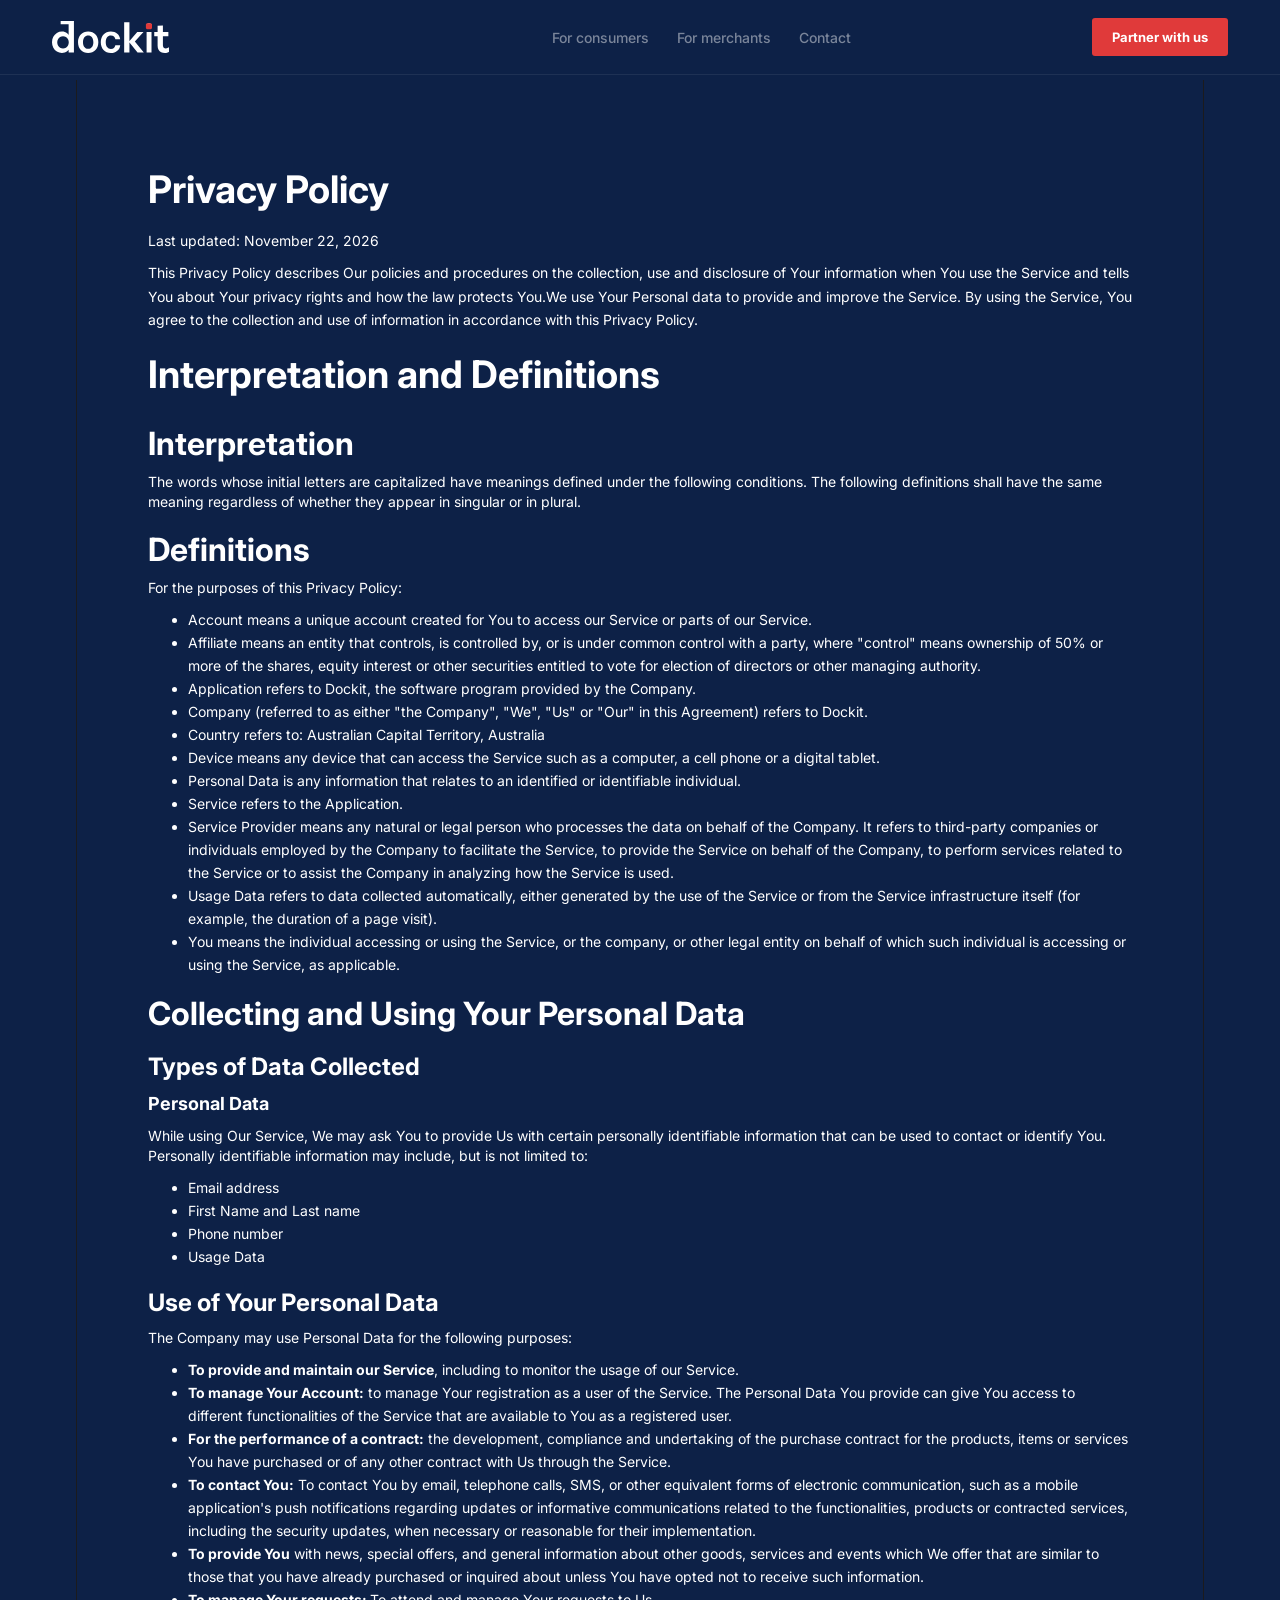
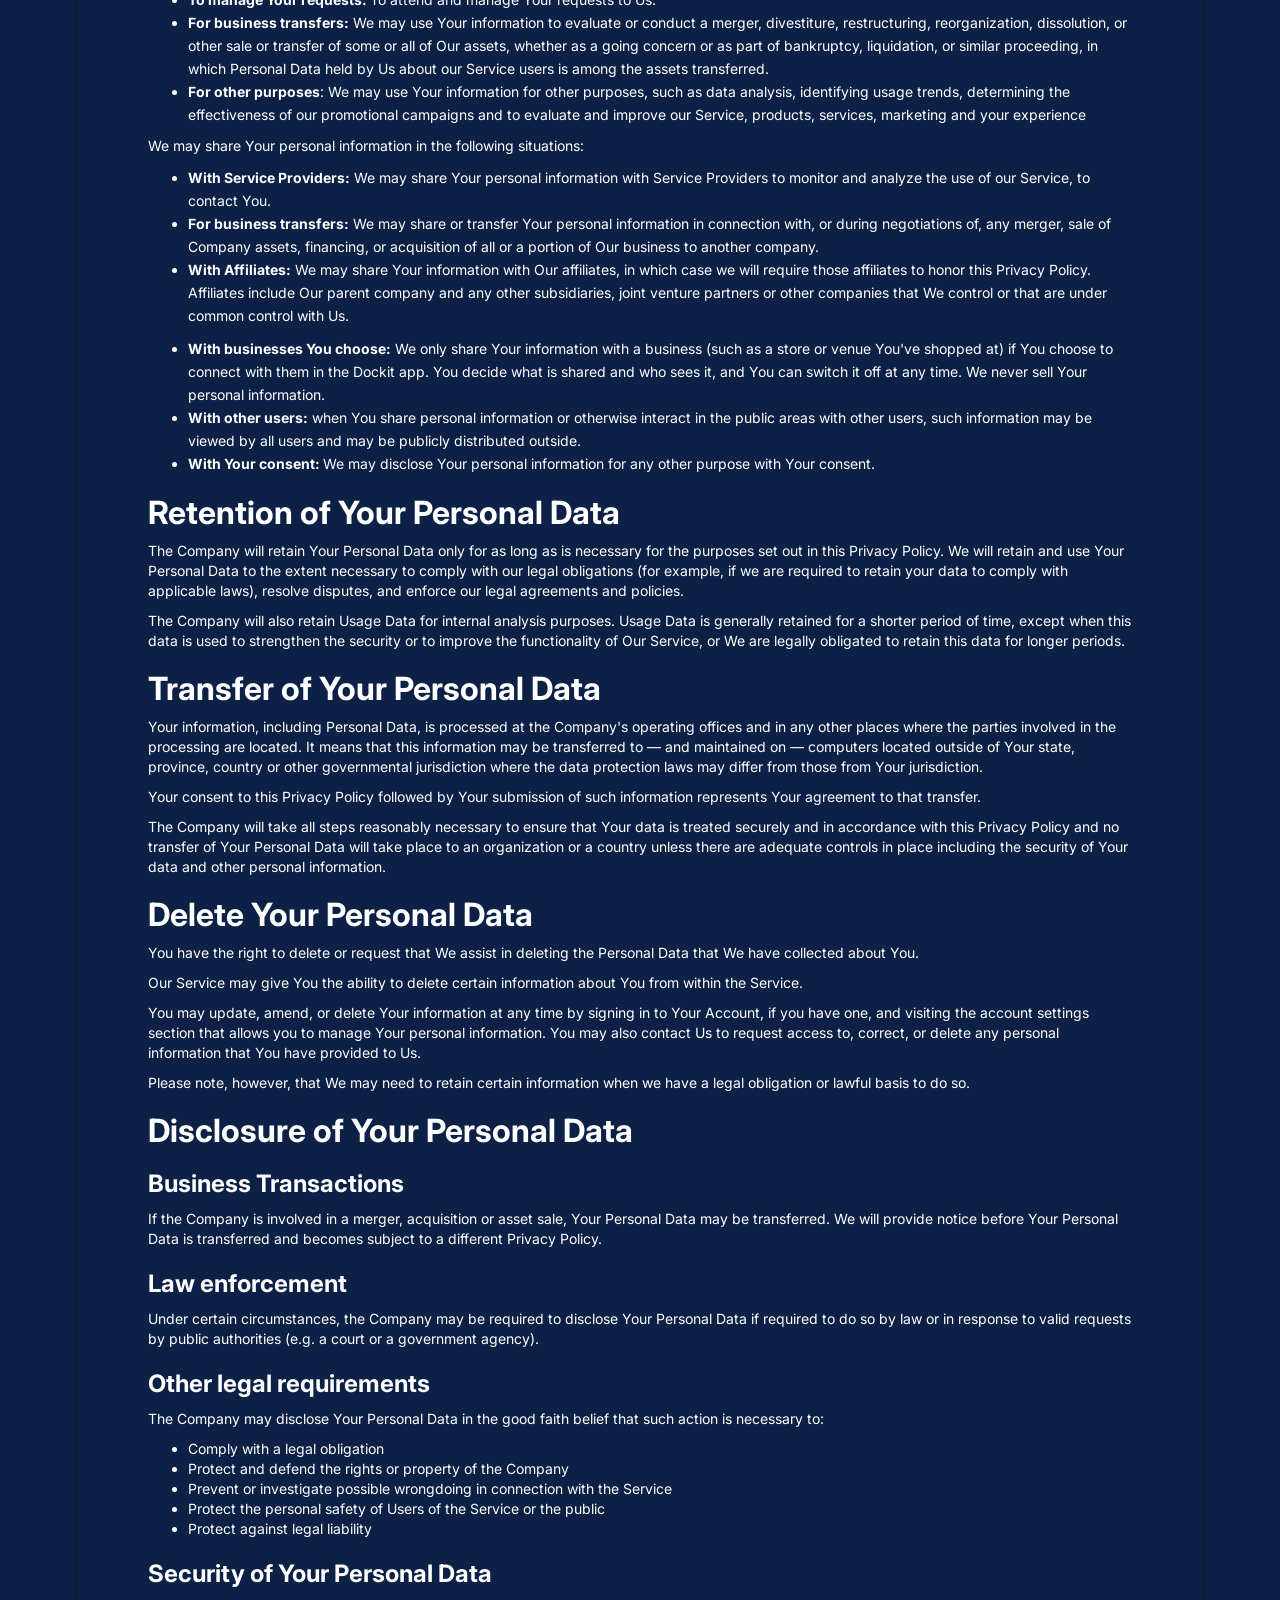
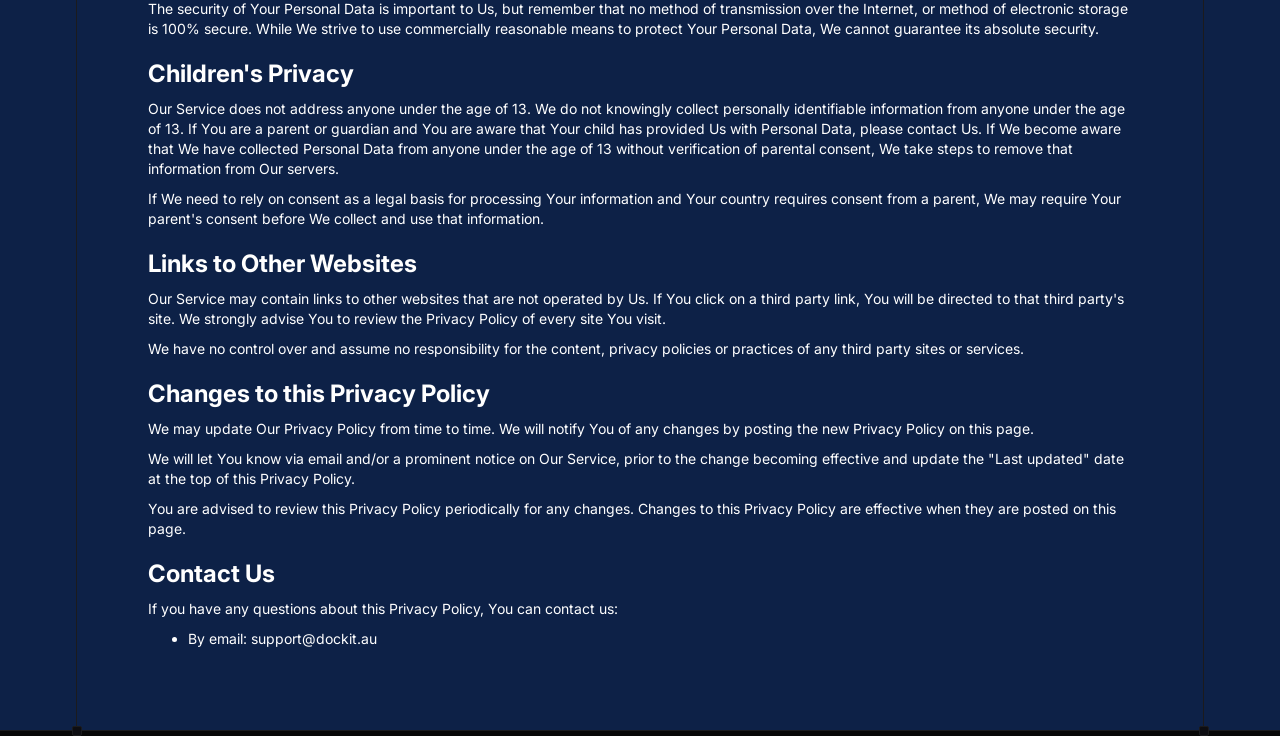
==== commit e9c62e86: "Privacy policy: sharing with businesses is opt-in only Co-Authored-By: Claude Opus 5.5 <noreply@anth" ====
--- a/privacy-policy.html
+++ b/privacy-policy.html
@@ -37,7 +37,7 @@
   }
 }
 </script><link href="https://fonts.googleapis.com/css?family=Inter:300,400,500,600,700&display=swap" rel="stylesheet">
-</head><body class="body-2"><div class="nav"><a href="/" class="dockit-logo w-inline-block"><img src="/images/69c4dd1b83013e441f3a5274_Group.svg" loading="lazy" width="116.98320770263672" height="32" alt="" class="group"></a><div class="list-5"><div class="item"><a href="/#for-consumers" class="link-style w-inline-block"><div class="text">For consumers</div></a></div><div class="item"><a href="/#for-merchants" class="link-style w-inline-block"><div class="text">For merchants</div></a></div><div class="item"><a href="/#Contact-us" class="link-style w-inline-block"><div class="text">Contact</div></a></div></div><div class="container"><a href="mailto:maddison@dockit.au?subject=I%20would%20like%20to%20partner%20with%20dockit" class="link-style-3 w-inline-block"><div class="text-3">Partner with us</div></a></div></div><section class="section"><div class="container-lines-regular"><div class="lines-group"><div class="line-vertical-left"></div><div class="line-vertical-right"></div><div class="line-dot bottom-left"></div><div class="line-dot bottom-right"></div></div><div class="container-regular"><div data-w-id="316362e8-bc0e-0f56-d4e3-8443fb08e4ac" class="hero-content"><div class="wrap-v-small align-v-l"><h1><span class="text-span-2">Privacy Policy</span></h1></div><div class="max-width-x-small"><p class="paragraph-regular-2">Last updated: December 09, 2025</p></div><div class="max-width-x-small"><p class="paragraph-regular-2">This Privacy Policy describes Our policies and procedures on the collection, use and disclosure of Your information when You use the Service and tells You about Your privacy rights and how the law protects You.We use Your Personal data to provide and improve the Service. By using the Service, You agree to the collection and use of information in accordance with this Privacy Policy.</p></div></div></div><div class="container-regular"><div data-w-id="316362e8-bc0e-0f56-d4e3-8443fb08e4b8" class="hero-content"><div class="wrap-v-small align-v-l"><h1><span class="text-span-2">Interpretation and Definitions</span></h1></div></div><div data-w-id="316362e8-bc0e-0f56-d4e3-8443fb08e4bd" class="hero-content"><div class="rich-text-block w-richtext"><h2 class="heading-4">Interpretation</h2><p class="paragraph-3">The words whose initial letters are capitalized have meanings defined under the following conditions. The following definitions shall have the same meaning regardless of whether they appear in singular or in plural.</p><h2 class="heading-3">Definitions</h2><p class="paragraph-3">For the purposes of this Privacy Policy:</p><ul role="list" class="list"><li>Account means a unique account created for You to access our Service or parts of our Service.</li><li>Affiliate means an entity that controls, is controlled by, or is under common control with a party, where "control" means ownership of 50% or more of the shares, equity interest or other securities entitled to vote for election of directors or other managing authority.</li><li>Application refers to Dockit, the software program provided by the Company.</li><li>Company (referred to as either "the Company", "We", "Us" or "Our" in this Agreement) refers to Dockit.</li><li>Country refers to: Australian Capital Territory, Australia</li><li>Device means any device that can access the Service such as a computer, a cell phone or a digital tablet.</li><li>Personal Data is any information that relates to an identified or identifiable individual.</li><li>Service refers to the Application.</li><li>Service Provider means any natural or legal person who processes the data on behalf of the Company. It refers to third-party companies or individuals employed by the Company to facilitate the Service, to provide the Service on behalf of the Company, to perform services related to the Service or to assist the Company in analyzing how the Service is used.</li><li>Usage Data refers to data collected automatically, either generated by the use of the Service or from the Service infrastructure itself (for example, the duration of a page visit).</li><li>You means the individual accessing or using the Service, or the company, or other legal entity on behalf of which such individual is accessing or using the Service, as applicable.</li></ul><h2>Collecting and Using Your Personal Data</h2><h3 class="heading-5">Types of Data Collected</h3><h4 class="heading-6">Personal Data</h4><p class="paragraph-3">While using Our Service, We may ask You to provide Us with certain personally identifiable information that can be used to contact or identify You. Personally identifiable information may include, but is not limited to:</p><ul role="list" class="list-2"><li>Email address</li><li>First Name and Last name</li><li>Phone number</li><li>Usage Data</li></ul><h3>Use of Your Personal Data</h3><p>The Company may use Personal Data for the following purposes:</p><ul role="list" class="list-4"><li><strong>To provide and maintain our Service</strong>, including to monitor the usage of our Service.</li><li><strong>To manage Your Account:</strong> to manage Your registration as a user of the Service. The Personal Data You provide can give You access to different functionalities of the Service that are available to You as a registered user.</li><li><strong>For the performance of a contract:</strong> the development, compliance and undertaking of the purchase contract for the products, items or services You have purchased or of any other contract with Us through the Service.</li><li><strong>To contact You:</strong> To contact You by email, telephone calls, SMS, or other equivalent forms of electronic communication, such as a mobile application's push notifications regarding updates or informative communications related to the functionalities, products or contracted services, including the security updates, when necessary or reasonable for their implementation.</li><li><strong>To provide You</strong> with news, special offers, and general information about other goods, services and events which We offer that are similar to those that you have already purchased or inquired about unless You have opted not to receive such information.</li><li><strong>To manage Your requests: </strong>To attend and manage Your requests to Us.</li><li><strong>For business transfers:</strong> We may use Your information to evaluate or conduct a merger, divestiture, restructuring, reorganization, dissolution, or other sale or transfer of some or all of Our assets, whether as a going concern or as part of bankruptcy, liquidation, or similar proceeding, in which Personal Data held by Us about our Service users is among the assets transferred.</li><li><strong>For other purposes</strong>: We may use Your information for other purposes, such as data analysis, identifying usage trends, determining the effectiveness of our promotional campaigns and to evaluate and improve our Service, products, services, marketing and your experience</li></ul><p>We may share Your personal information in the following situations:</p><ul role="list" class="list-3"><li><strong>With Service Providers:</strong> We may share Your personal information with Service Providers to monitor and analyze the use of our Service, to contact You.</li><li><strong>For business transfers:</strong> We may share or transfer Your personal information in connection with, or during negotiations of, any merger, sale of Company assets, financing, or acquisition of all or a portion of Our business to another company.<strong> </strong></li><li><strong>With Affiliates:</strong> We may share Your information with Our affiliates, in which case we will require those affiliates to honor this Privacy Policy. Affiliates include Our parent company and any other subsidiaries, joint venture partners or other companies that We control or that are under common control with Us.</li></ul><ul role="list" class="list-3"><li><strong>With business partners:</strong> We may share Your information with Our business partners to offer You certain products, services or promotions.</li><li><strong>With other users:</strong> when You share personal information or otherwise interact in the public areas with other users, such information may be viewed by all users and may be publicly distributed outside.</li><li><strong>With Your consent: </strong>We may disclose Your personal information for any other purpose with Your consent.</li></ul><h2>Retention of Your Personal Data</h2><p>The Company will retain Your Personal Data only for as long as is necessary for the purposes set out in this Privacy Policy. We will retain and use Your Personal Data to the extent necessary to comply with our legal obligations (for example, if we are required to retain your data to comply with applicable laws), resolve disputes, and enforce our legal agreements and policies.</p><p>The Company will also retain Usage Data for internal analysis purposes. Usage Data is generally retained for a shorter period of time, except when this data is used to strengthen the security or to improve the functionality of Our Service, or We are legally obligated to retain this data for longer periods.</p><h2>Transfer of Your Personal Data</h2><p>Your information, including Personal Data, is processed at the Company's operating offices and in any other places where the parties involved in the processing are located. It means that this information may be transferred to — and maintained on — computers located outside of Your state, province, country or other governmental jurisdiction where the data protection laws may differ from those from Your jurisdiction.</p><p>Your consent to this Privacy Policy followed by Your submission of such information represents Your agreement to that transfer.</p><p>The Company will take all steps reasonably necessary to ensure that Your data is treated securely and in accordance with this Privacy Policy and no transfer of Your Personal Data will take place to an organization or a country unless there are adequate controls in place including the security of Your data and other personal information.</p><h2>Delete Your Personal Data</h2><p>You have the right to delete or request that We assist in deleting the Personal Data that We have collected about You.</p><p>Our Service may give You the ability to delete certain information about You from within the Service.</p><p>You may update, amend, or delete Your information at any time by signing in to Your Account, if you have one, and visiting the account settings section that allows you to manage Your personal information. You may also contact Us to request access to, correct, or delete any personal information that You have provided to Us.</p><p>Please note, however, that We may need to retain certain information when we have a legal obligation or lawful basis to do so.</p><h2>Disclosure of Your Personal Data</h2><h3>Business Transactions</h3><p>If the Company is involved in a merger, acquisition or asset sale, Your Personal Data may be transferred. We will provide notice before Your Personal Data is transferred and becomes subject to a different Privacy Policy.</p><h3>Law enforcement</h3><p>Under certain circumstances, the Company may be required to disclose Your Personal Data if required to do so by law or in response to valid requests by public authorities (e.g. a court or a government agency).</p><h3>Other legal requirements</h3><p>‍The Company may disclose Your Personal Data in the good faith belief that such action is necessary to:</p><ul role="list"><li>Comply with a legal obligation</li><li>Protect and defend the rights or property of the Company</li><li>Prevent or investigate possible wrongdoing in connection with the Service</li><li>Protect the personal safety of Users of the Service or the public</li><li>Protect against legal liability</li></ul><h3>Security of Your Personal Data</h3><p>The security of Your Personal Data is important to Us, but remember that no method of transmission over the Internet, or method of electronic storage is 100% secure. While We strive to use commercially reasonable means to protect Your Personal Data, We cannot guarantee its absolute security.</p><h3>Children's Privacy</h3><p>‍Our Service does not address anyone under the age of 13. We do not knowingly collect personally identifiable information from anyone under the age of 13. If You are a parent or guardian and You are aware that Your child has provided Us with Personal Data, please contact Us. If We become aware that We have collected Personal Data from anyone under the age of 13 without verification of parental consent, We take steps to remove that information from Our servers.</p><p>If We need to rely on consent as a legal basis for processing Your information and Your country requires consent from a parent, We may require Your parent's consent before We collect and use that information.</p><h3>Links to Other Websites</h3><p>‍Our Service may contain links to other websites that are not operated by Us. If You click on a third party link, You will be directed to that third party's site. We strongly advise You to review the Privacy Policy of every site You visit.</p><p>We have no control over and assume no responsibility for the content, privacy policies or practices of any third party sites or services.</p><h3>Changes to this Privacy Policy</h3><p>‍We may update Our Privacy Policy from time to time. We will notify You of any changes by posting the new Privacy Policy on this page.</p><p>We will let You know via email and/or a prominent notice on Our Service, prior to the change becoming effective and update the "Last updated" date at the top of this Privacy Policy.</p><p>You are advised to review this Privacy Policy periodically for any changes. Changes to this Privacy Policy are effective when they are posted on this page.</p><h3>Contact Us</h3><p>‍If you have any questions about this Privacy Policy, You can contact us:</p><ul role="list"><li>By email: support@dockit.au</li></ul></div></div></div></div><div class="line-horizontal"></div></section><script>
+</head><body class="body-2"><div class="nav"><a href="/" class="dockit-logo w-inline-block"><img src="/images/69c4dd1b83013e441f3a5274_Group.svg" loading="lazy" width="116.98320770263672" height="32" alt="" class="group"></a><div class="list-5"><div class="item"><a href="/#for-consumers" class="link-style w-inline-block"><div class="text">For consumers</div></a></div><div class="item"><a href="/#for-merchants" class="link-style w-inline-block"><div class="text">For merchants</div></a></div><div class="item"><a href="/#Contact-us" class="link-style w-inline-block"><div class="text">Contact</div></a></div></div><div class="container"><a href="mailto:maddison@dockit.au?subject=I%20would%20like%20to%20partner%20with%20dockit" class="link-style-3 w-inline-block"><div class="text-3">Partner with us</div></a></div></div><section class="section"><div class="container-lines-regular"><div class="lines-group"><div class="line-vertical-left"></div><div class="line-vertical-right"></div><div class="line-dot bottom-left"></div><div class="line-dot bottom-right"></div></div><div class="container-regular"><div data-w-id="316362e8-bc0e-0f56-d4e3-8443fb08e4ac" class="hero-content"><div class="wrap-v-small align-v-l"><h1><span class="text-span-2">Privacy Policy</span></h1></div><div class="max-width-x-small"><p class="paragraph-regular-2">Last updated: November 22, 2026</p></div><div class="max-width-x-small"><p class="paragraph-regular-2">This Privacy Policy describes Our policies and procedures on the collection, use and disclosure of Your information when You use the Service and tells You about Your privacy rights and how the law protects You.We use Your Personal data to provide and improve the Service. By using the Service, You agree to the collection and use of information in accordance with this Privacy Policy.</p></div></div></div><div class="container-regular"><div data-w-id="316362e8-bc0e-0f56-d4e3-8443fb08e4b8" class="hero-content"><div class="wrap-v-small align-v-l"><h1><span class="text-span-2">Interpretation and Definitions</span></h1></div></div><div data-w-id="316362e8-bc0e-0f56-d4e3-8443fb08e4bd" class="hero-content"><div class="rich-text-block w-richtext"><h2 class="heading-4">Interpretation</h2><p class="paragraph-3">The words whose initial letters are capitalized have meanings defined under the following conditions. The following definitions shall have the same meaning regardless of whether they appear in singular or in plural.</p><h2 class="heading-3">Definitions</h2><p class="paragraph-3">For the purposes of this Privacy Policy:</p><ul role="list" class="list"><li>Account means a unique account created for You to access our Service or parts of our Service.</li><li>Affiliate means an entity that controls, is controlled by, or is under common control with a party, where "control" means ownership of 50% or more of the shares, equity interest or other securities entitled to vote for election of directors or other managing authority.</li><li>Application refers to Dockit, the software program provided by the Company.</li><li>Company (referred to as either "the Company", "We", "Us" or "Our" in this Agreement) refers to Dockit.</li><li>Country refers to: Australian Capital Territory, Australia</li><li>Device means any device that can access the Service such as a computer, a cell phone or a digital tablet.</li><li>Personal Data is any information that relates to an identified or identifiable individual.</li><li>Service refers to the Application.</li><li>Service Provider means any natural or legal person who processes the data on behalf of the Company. It refers to third-party companies or individuals employed by the Company to facilitate the Service, to provide the Service on behalf of the Company, to perform services related to the Service or to assist the Company in analyzing how the Service is used.</li><li>Usage Data refers to data collected automatically, either generated by the use of the Service or from the Service infrastructure itself (for example, the duration of a page visit).</li><li>You means the individual accessing or using the Service, or the company, or other legal entity on behalf of which such individual is accessing or using the Service, as applicable.</li></ul><h2>Collecting and Using Your Personal Data</h2><h3 class="heading-5">Types of Data Collected</h3><h4 class="heading-6">Personal Data</h4><p class="paragraph-3">While using Our Service, We may ask You to provide Us with certain personally identifiable information that can be used to contact or identify You. Personally identifiable information may include, but is not limited to:</p><ul role="list" class="list-2"><li>Email address</li><li>First Name and Last name</li><li>Phone number</li><li>Usage Data</li></ul><h3>Use of Your Personal Data</h3><p>The Company may use Personal Data for the following purposes:</p><ul role="list" class="list-4"><li><strong>To provide and maintain our Service</strong>, including to monitor the usage of our Service.</li><li><strong>To manage Your Account:</strong> to manage Your registration as a user of the Service. The Personal Data You provide can give You access to different functionalities of the Service that are available to You as a registered user.</li><li><strong>For the performance of a contract:</strong> the development, compliance and undertaking of the purchase contract for the products, items or services You have purchased or of any other contract with Us through the Service.</li><li><strong>To contact You:</strong> To contact You by email, telephone calls, SMS, or other equivalent forms of electronic communication, such as a mobile application's push notifications regarding updates or informative communications related to the functionalities, products or contracted services, including the security updates, when necessary or reasonable for their implementation.</li><li><strong>To provide You</strong> with news, special offers, and general information about other goods, services and events which We offer that are similar to those that you have already purchased or inquired about unless You have opted not to receive such information.</li><li><strong>To manage Your requests: </strong>To attend and manage Your requests to Us.</li><li><strong>For business transfers:</strong> We may use Your information to evaluate or conduct a merger, divestiture, restructuring, reorganization, dissolution, or other sale or transfer of some or all of Our assets, whether as a going concern or as part of bankruptcy, liquidation, or similar proceeding, in which Personal Data held by Us about our Service users is among the assets transferred.</li><li><strong>For other purposes</strong>: We may use Your information for other purposes, such as data analysis, identifying usage trends, determining the effectiveness of our promotional campaigns and to evaluate and improve our Service, products, services, marketing and your experience</li></ul><p>We may share Your personal information in the following situations:</p><ul role="list" class="list-3"><li><strong>With Service Providers:</strong> We may share Your personal information with Service Providers to monitor and analyze the use of our Service, to contact You.</li><li><strong>For business transfers:</strong> We may share or transfer Your personal information in connection with, or during negotiations of, any merger, sale of Company assets, financing, or acquisition of all or a portion of Our business to another company.<strong> </strong></li><li><strong>With Affiliates:</strong> We may share Your information with Our affiliates, in which case we will require those affiliates to honor this Privacy Policy. Affiliates include Our parent company and any other subsidiaries, joint venture partners or other companies that We control or that are under common control with Us.</li></ul><ul role="list" class="list-3"><li><strong>With businesses You choose:</strong> We only share Your information with a business (such as a store or venue You've shopped at) if You choose to connect with them in the Dockit app. You decide what is shared and who sees it, and You can switch it off at any time. We never sell Your personal information.</li><li><strong>With other users:</strong> when You share personal information or otherwise interact in the public areas with other users, such information may be viewed by all users and may be publicly distributed outside.</li><li><strong>With Your consent: </strong>We may disclose Your personal information for any other purpose with Your consent.</li></ul><h2>Retention of Your Personal Data</h2><p>The Company will retain Your Personal Data only for as long as is necessary for the purposes set out in this Privacy Policy. We will retain and use Your Personal Data to the extent necessary to comply with our legal obligations (for example, if we are required to retain your data to comply with applicable laws), resolve disputes, and enforce our legal agreements and policies.</p><p>The Company will also retain Usage Data for internal analysis purposes. Usage Data is generally retained for a shorter period of time, except when this data is used to strengthen the security or to improve the functionality of Our Service, or We are legally obligated to retain this data for longer periods.</p><h2>Transfer of Your Personal Data</h2><p>Your information, including Personal Data, is processed at the Company's operating offices and in any other places where the parties involved in the processing are located. It means that this information may be transferred to — and maintained on — computers located outside of Your state, province, country or other governmental jurisdiction where the data protection laws may differ from those from Your jurisdiction.</p><p>Your consent to this Privacy Policy followed by Your submission of such information represents Your agreement to that transfer.</p><p>The Company will take all steps reasonably necessary to ensure that Your data is treated securely and in accordance with this Privacy Policy and no transfer of Your Personal Data will take place to an organization or a country unless there are adequate controls in place including the security of Your data and other personal information.</p><h2>Delete Your Personal Data</h2><p>You have the right to delete or request that We assist in deleting the Personal Data that We have collected about You.</p><p>Our Service may give You the ability to delete certain information about You from within the Service.</p><p>You may update, amend, or delete Your information at any time by signing in to Your Account, if you have one, and visiting the account settings section that allows you to manage Your personal information. You may also contact Us to request access to, correct, or delete any personal information that You have provided to Us.</p><p>Please note, however, that We may need to retain certain information when we have a legal obligation or lawful basis to do so.</p><h2>Disclosure of Your Personal Data</h2><h3>Business Transactions</h3><p>If the Company is involved in a merger, acquisition or asset sale, Your Personal Data may be transferred. We will provide notice before Your Personal Data is transferred and becomes subject to a different Privacy Policy.</p><h3>Law enforcement</h3><p>Under certain circumstances, the Company may be required to disclose Your Personal Data if required to do so by law or in response to valid requests by public authorities (e.g. a court or a government agency).</p><h3>Other legal requirements</h3><p>‍The Company may disclose Your Personal Data in the good faith belief that such action is necessary to:</p><ul role="list"><li>Comply with a legal obligation</li><li>Protect and defend the rights or property of the Company</li><li>Prevent or investigate possible wrongdoing in connection with the Service</li><li>Protect the personal safety of Users of the Service or the public</li><li>Protect against legal liability</li></ul><h3>Security of Your Personal Data</h3><p>The security of Your Personal Data is important to Us, but remember that no method of transmission over the Internet, or method of electronic storage is 100% secure. While We strive to use commercially reasonable means to protect Your Personal Data, We cannot guarantee its absolute security.</p><h3>Children's Privacy</h3><p>‍Our Service does not address anyone under the age of 13. We do not knowingly collect personally identifiable information from anyone under the age of 13. If You are a parent or guardian and You are aware that Your child has provided Us with Personal Data, please contact Us. If We become aware that We have collected Personal Data from anyone under the age of 13 without verification of parental consent, We take steps to remove that information from Our servers.</p><p>If We need to rely on consent as a legal basis for processing Your information and Your country requires consent from a parent, We may require Your parent's consent before We collect and use that information.</p><h3>Links to Other Websites</h3><p>‍Our Service may contain links to other websites that are not operated by Us. If You click on a third party link, You will be directed to that third party's site. We strongly advise You to review the Privacy Policy of every site You visit.</p><p>We have no control over and assume no responsibility for the content, privacy policies or practices of any third party sites or services.</p><h3>Changes to this Privacy Policy</h3><p>‍We may update Our Privacy Policy from time to time. We will notify You of any changes by posting the new Privacy Policy on this page.</p><p>We will let You know via email and/or a prominent notice on Our Service, prior to the change becoming effective and update the "Last updated" date at the top of this Privacy Policy.</p><p>You are advised to review this Privacy Policy periodically for any changes. Changes to this Privacy Policy are effective when they are posted on this page.</p><h3>Contact Us</h3><p>‍If you have any questions about this Privacy Policy, You can contact us:</p><ul role="list"><li>By email: support@dockit.au</li></ul></div></div></div></div><div class="line-horizontal"></div></section><script>
 document.querySelectorAll('.w-nav-button').forEach(function(b){b.addEventListener('click',function(){var n=b.closest('.w-nav'),m=n&&n.querySelector('.w-nav-menu');if(!m)return;var o=b.classList.toggle('w--open');m.style.display=o?'block':'';m.style.position=o?'absolute':'';m.style.top=o?'100%':'';m.style.left=o?'0':'';m.style.right=o?'0':'';});});
 </script>
 </body></html>
